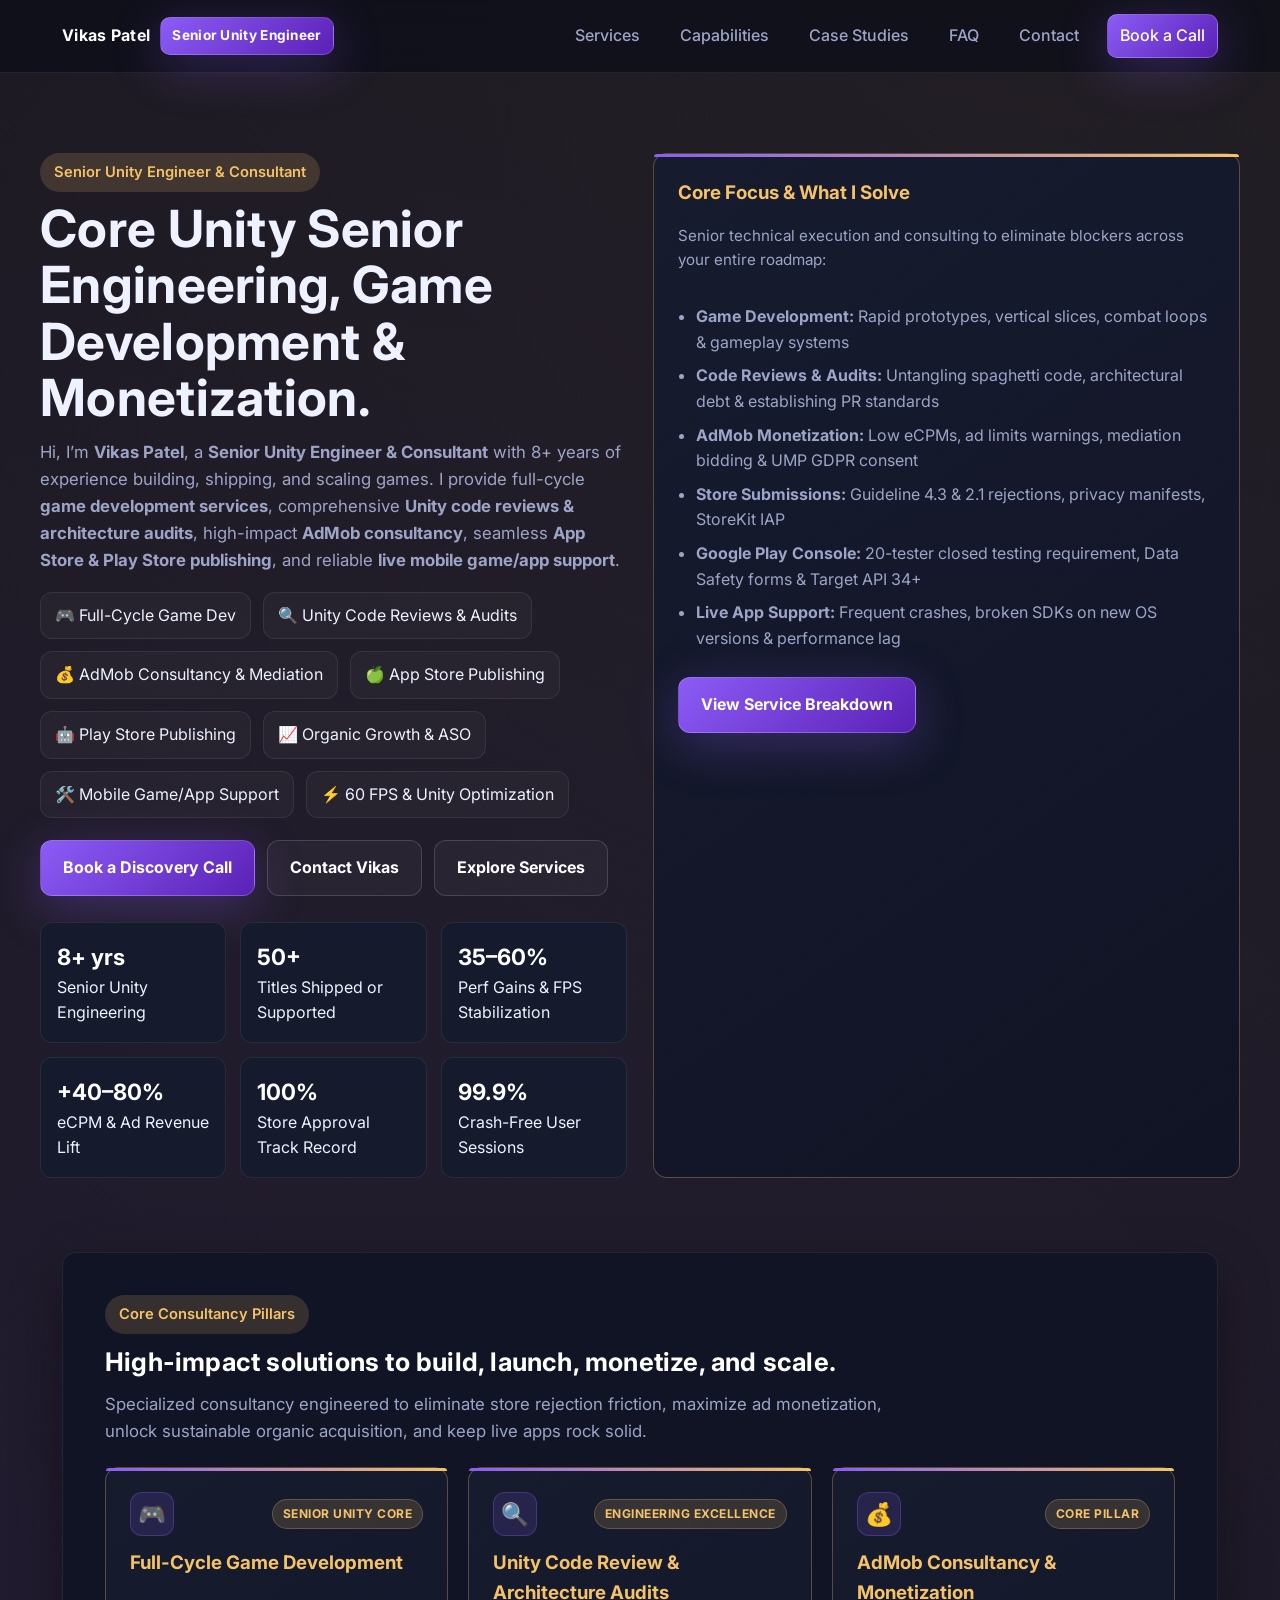
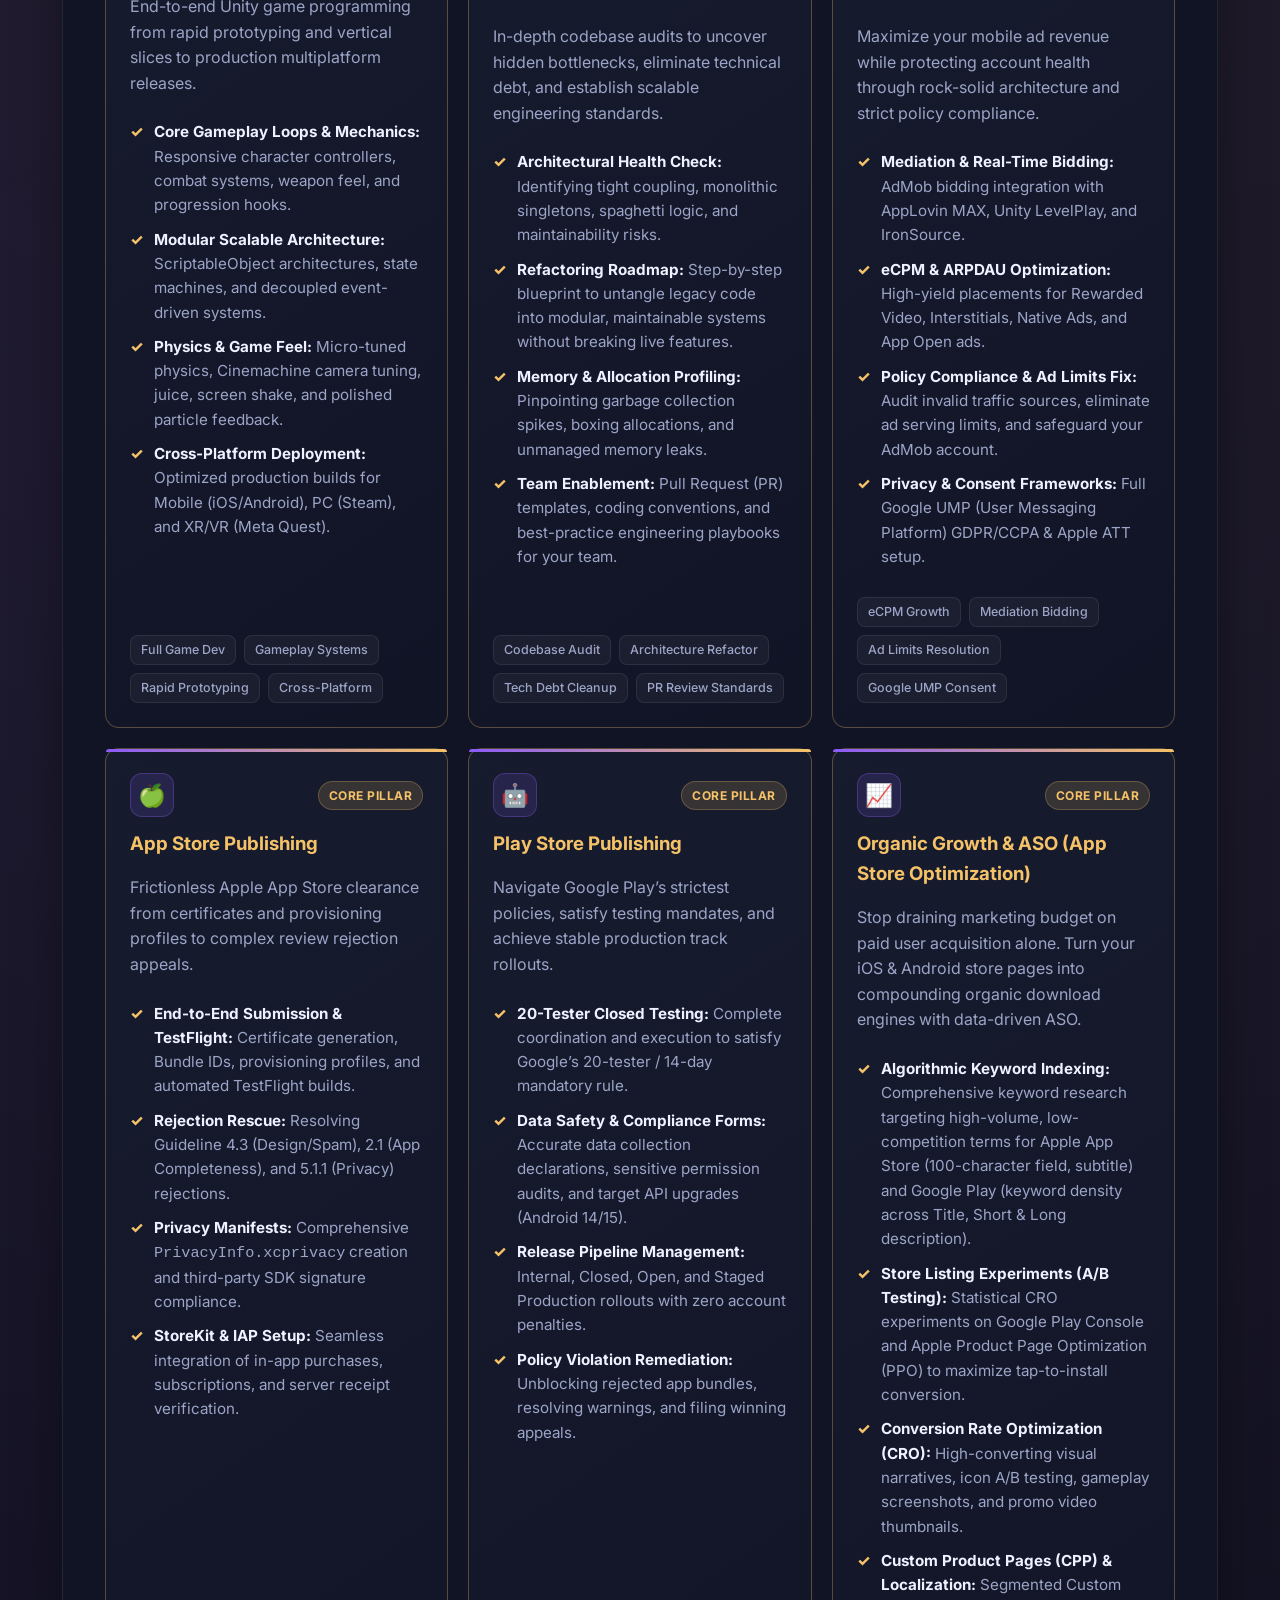
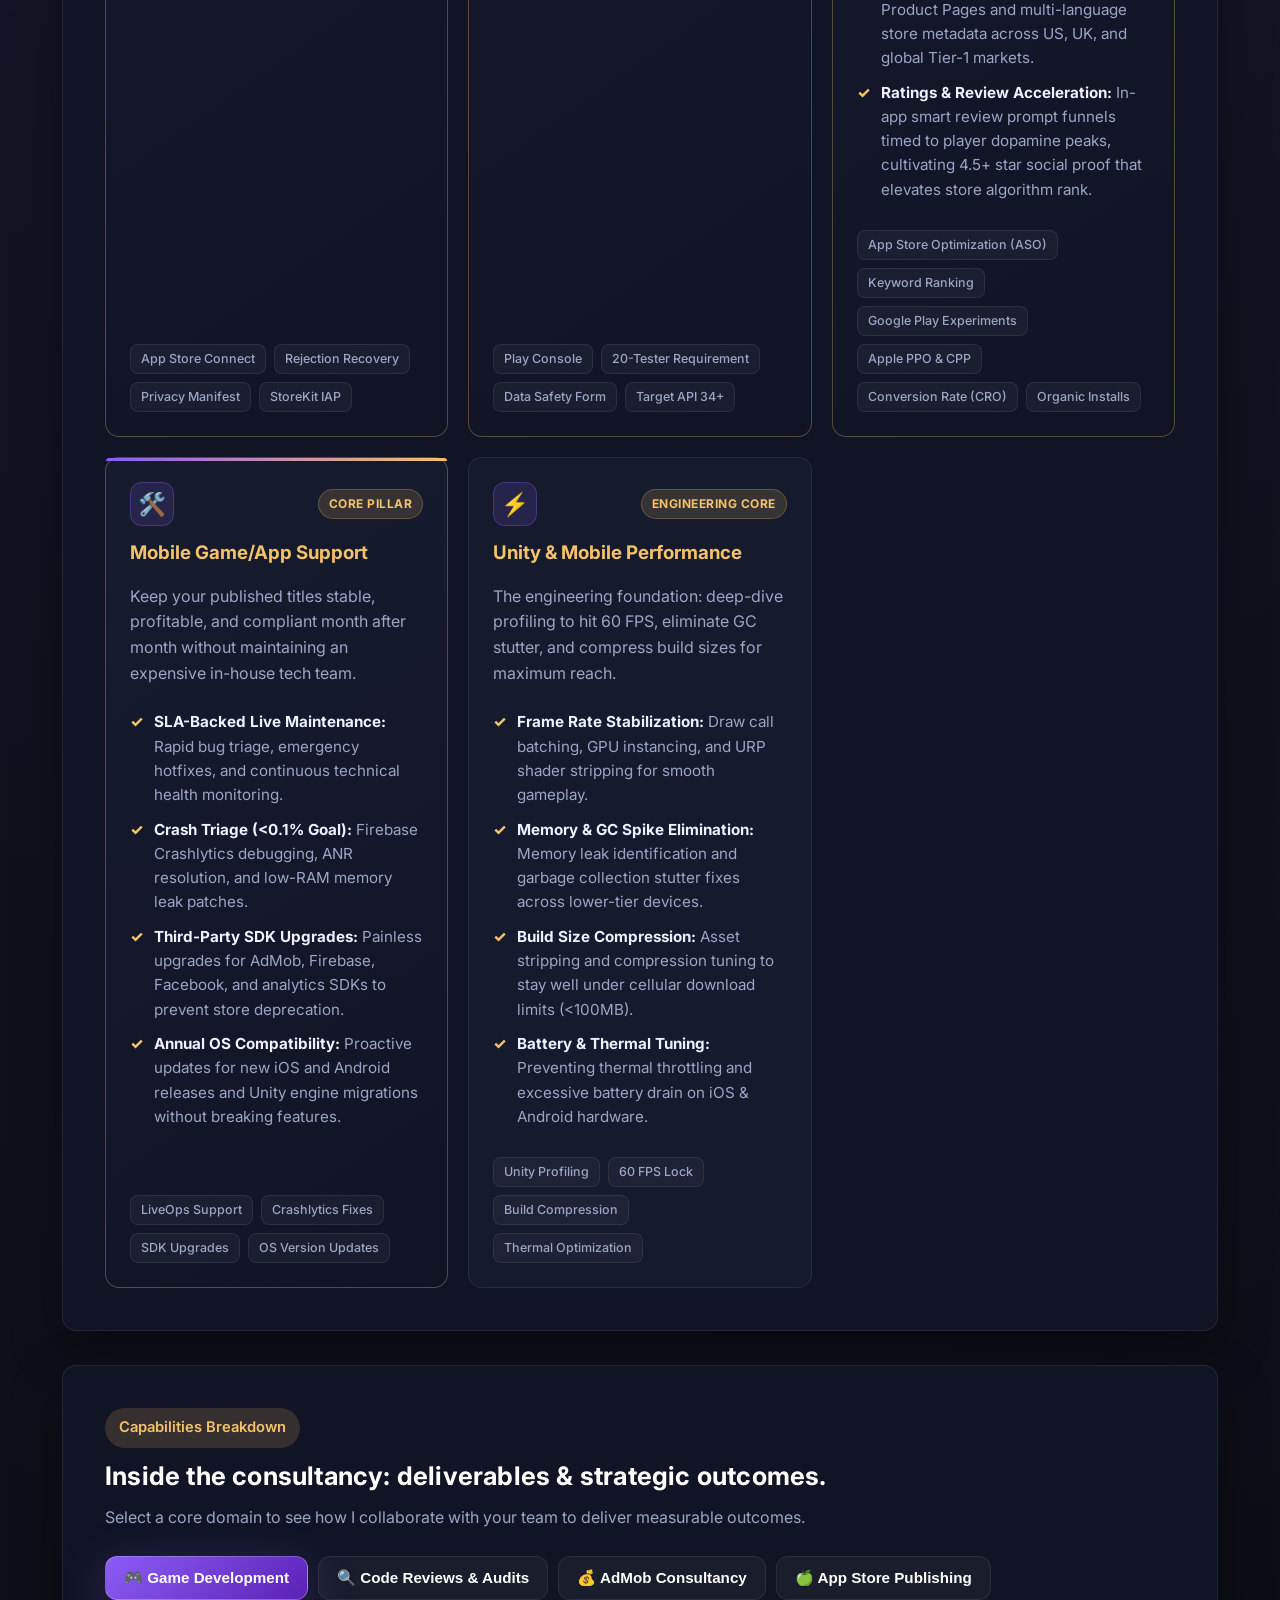
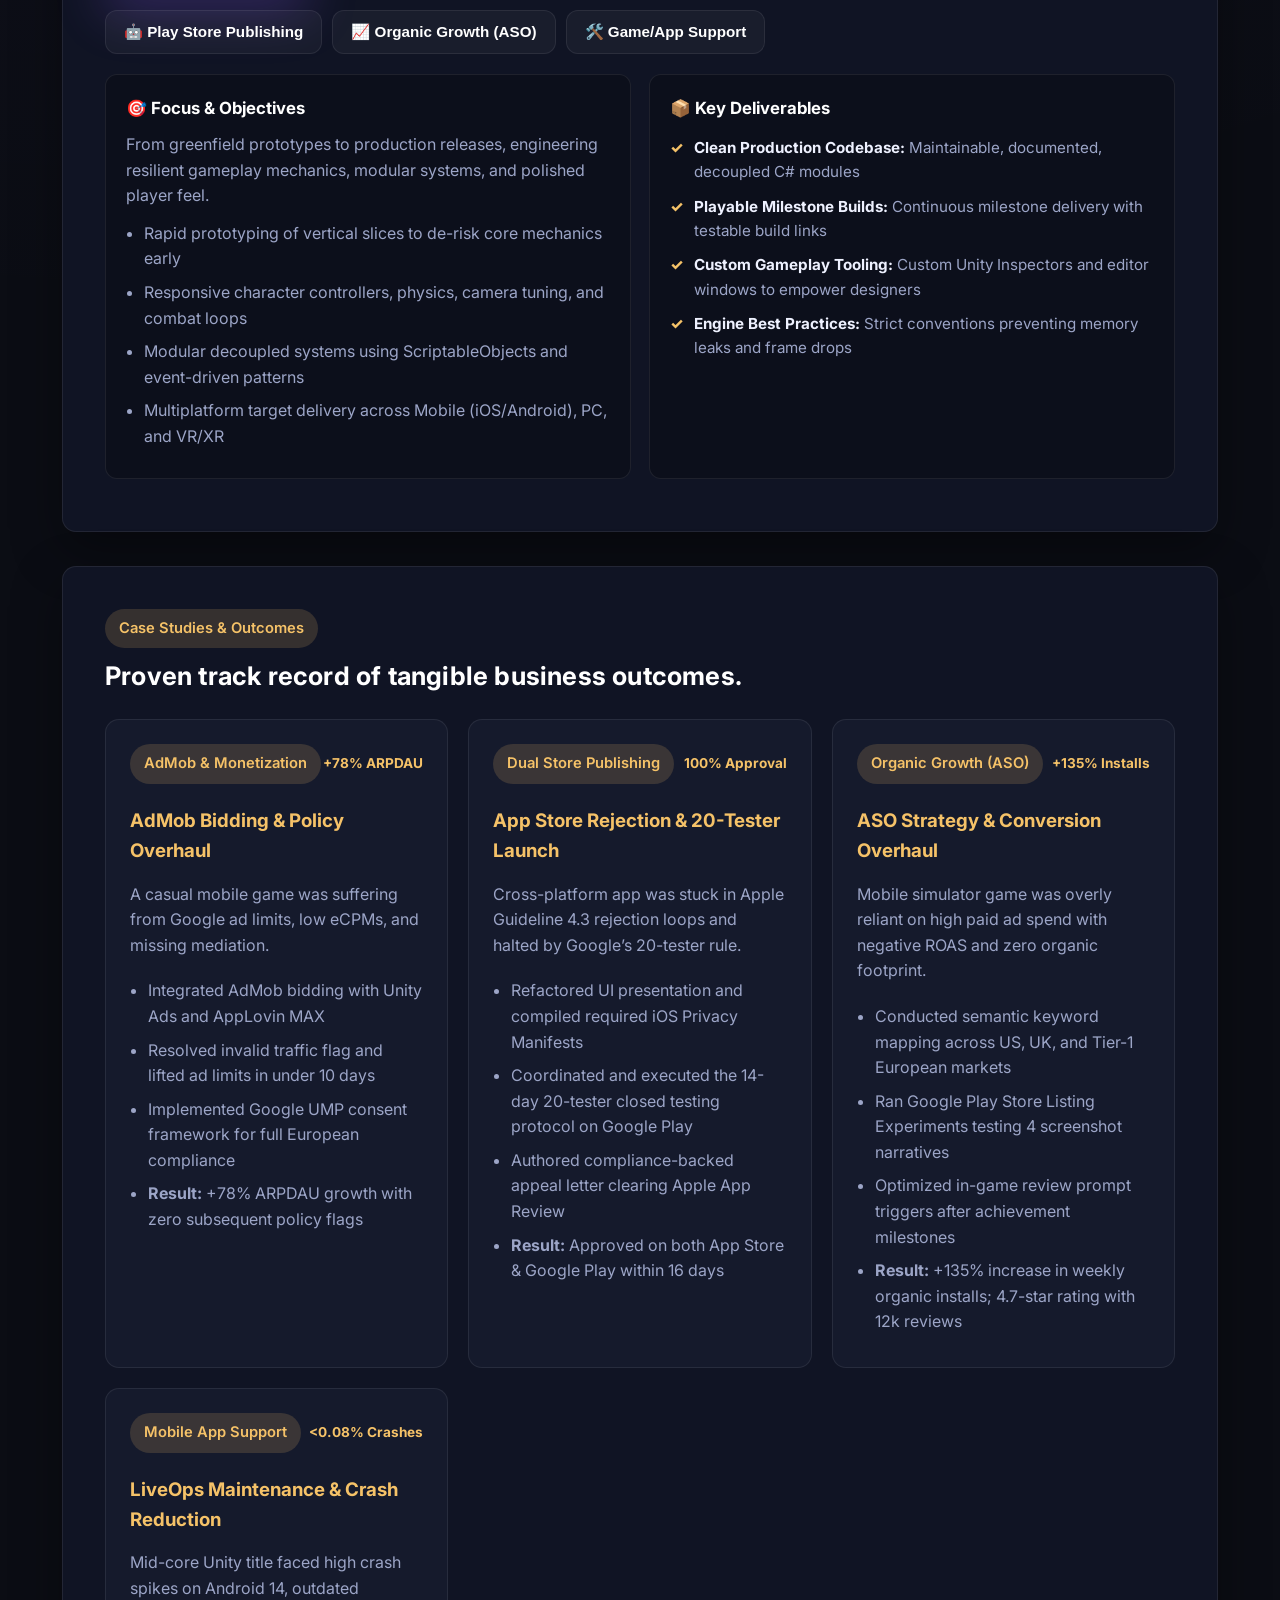
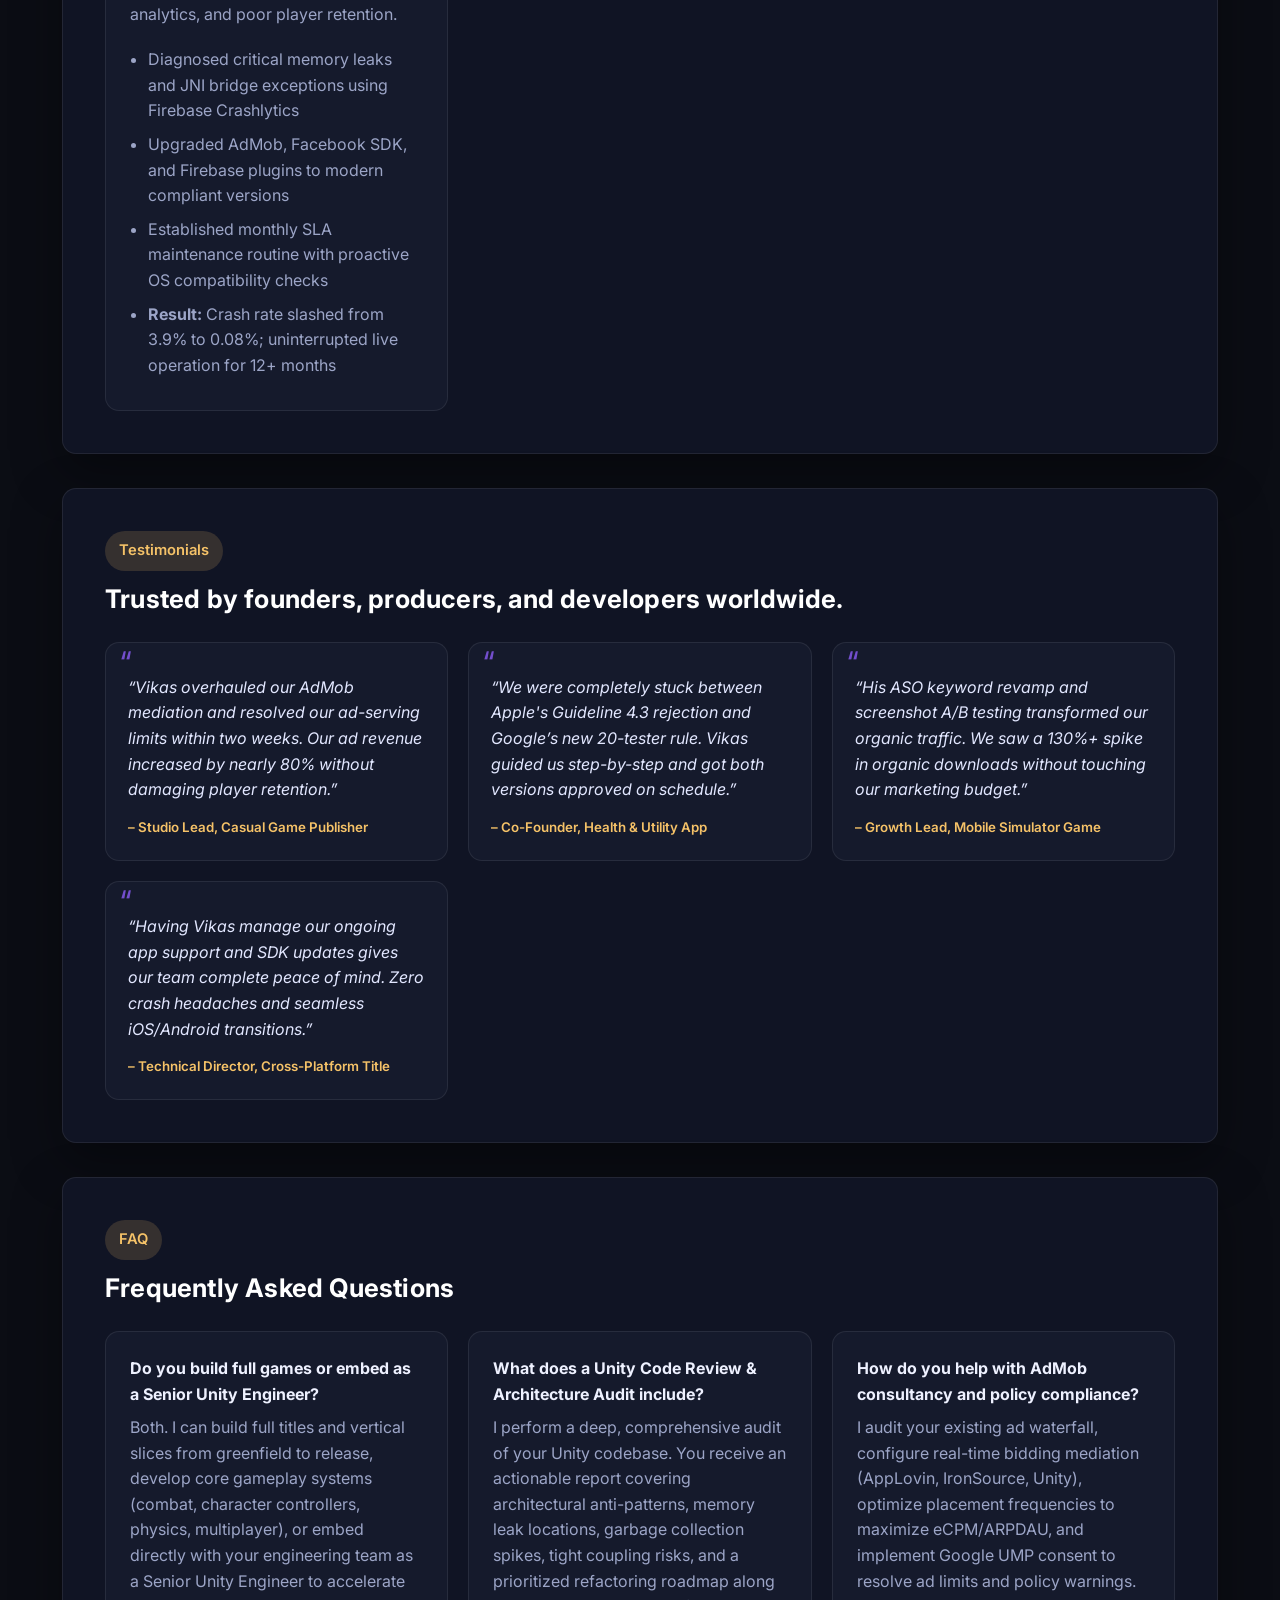
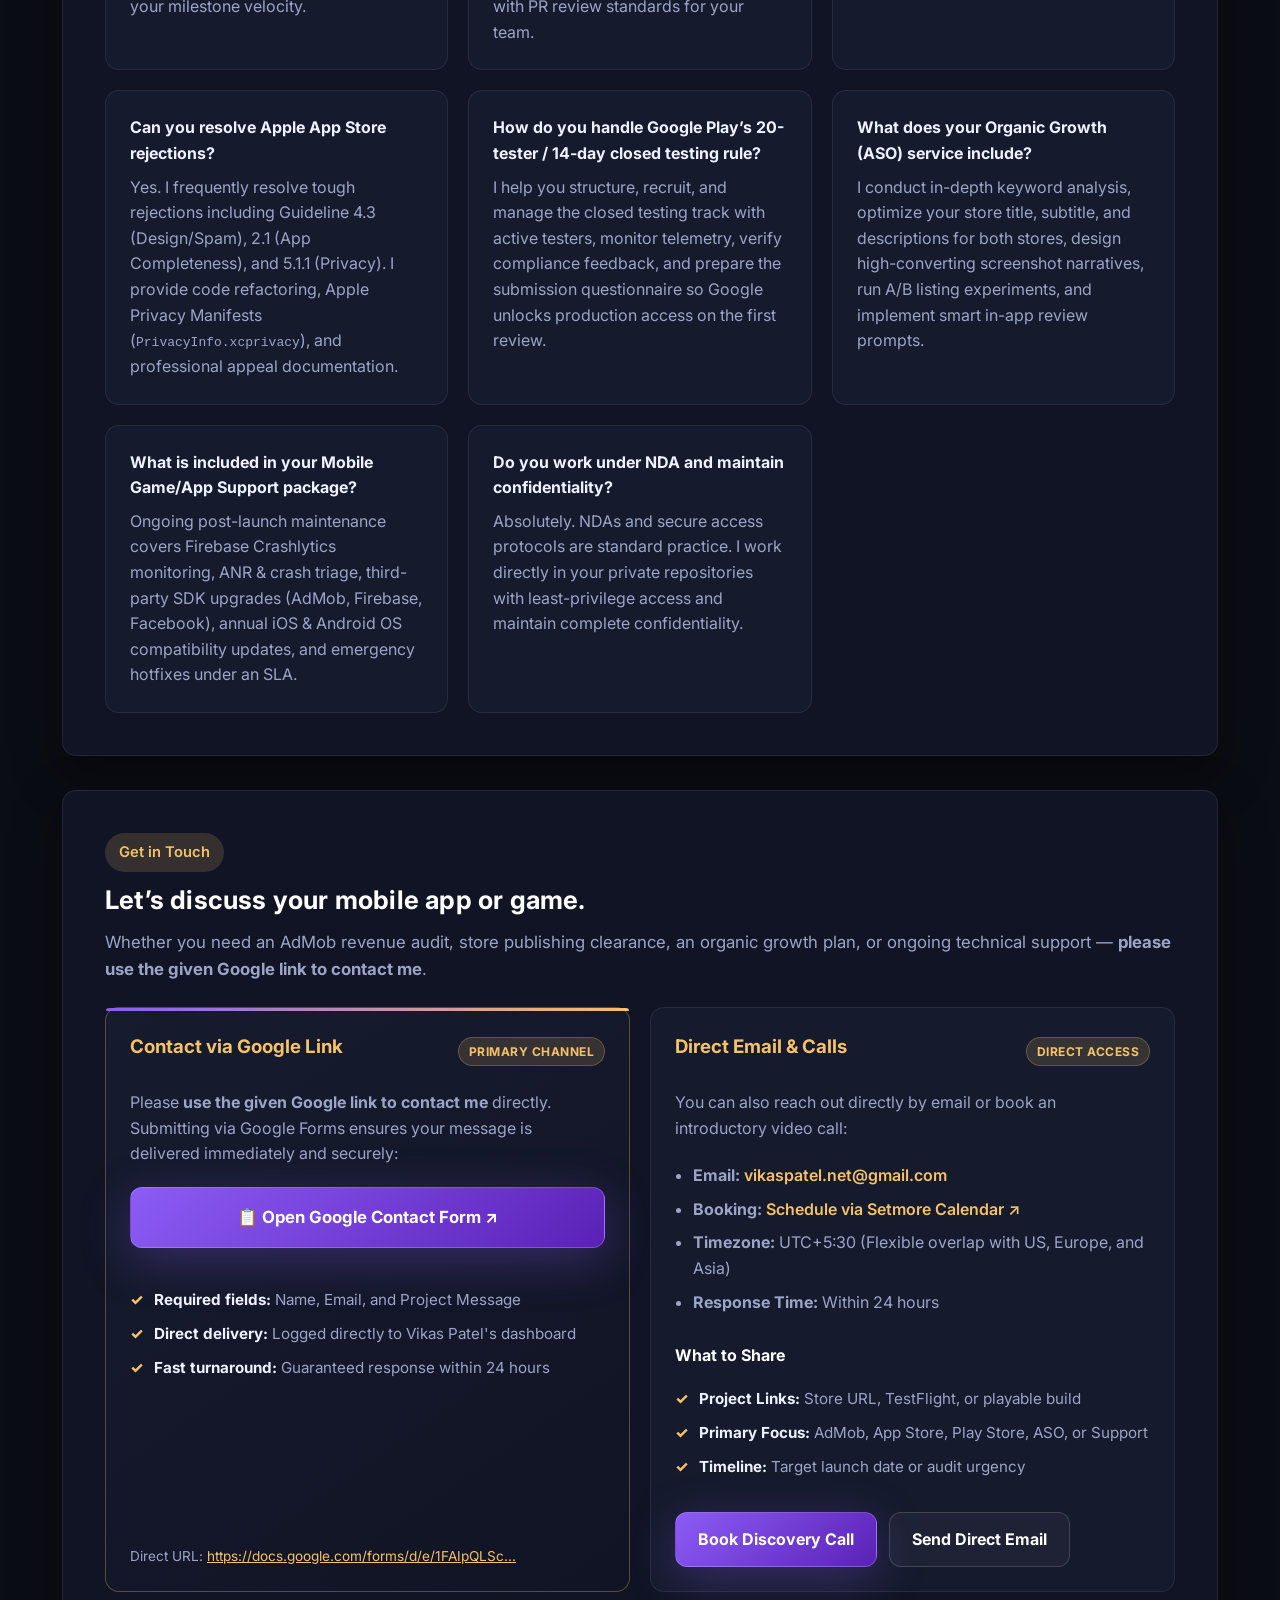
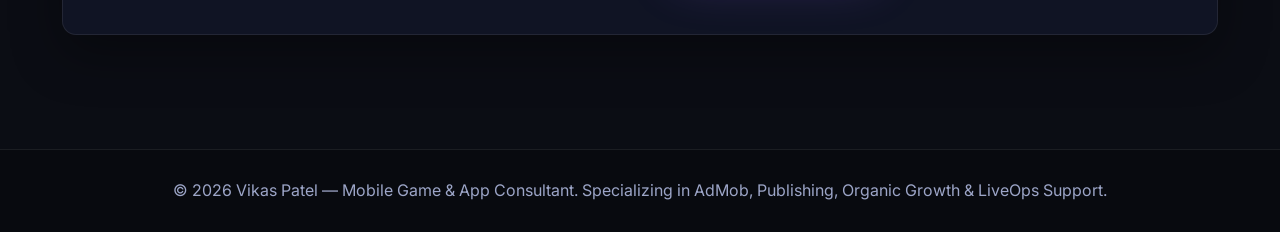
==== index.html @ a4737ef5 "Add SEO metadata, JSON-LD schema, robots.txt and sitemap" ====
<!DOCTYPE html>
<html lang="en">
<head>
  <meta charset="UTF-8" />
  <meta name="viewport" content="width=device-width, initial-scale=1.0" />
  
  <!-- High-Intent Google Search & ASO Title -->
  <title>Vikas Patel | Senior Unity Engineer & Consultant – AdMob, Store Publishing, ASO & Code Reviews</title>
  <meta name="title" content="Vikas Patel | Senior Unity Engineer & Consultant – AdMob, Store Publishing, ASO & Code Reviews" />
  <meta name="description" content="Hire Senior Unity Engineer & Mobile App Consultant Vikas Patel: Full-cycle game development, Unity code reviews, AdMob mediation & ad limits fixes, App Store & Google Play publishing (20-tester testing), organic growth (ASO), and live game support." />
  <meta name="keywords" content="Senior Unity Engineer, Unity Consultant, AdMob Consultancy, AdMob Mediation, Fix AdMob Ad Limits, App Store Publishing, Apple Guideline 4.3 Rejection, Google Play Publishing, Google Play 20 Tester Closed Testing, App Store Optimization, Mobile Game ASO, Organic App Growth, Mobile Game Support, Unity Code Review, Unity Architecture Audit, Unity 60 FPS Optimization, Game Development Services" />
  <meta name="author" content="Vikas Patel" />
  <meta name="publisher" content="Vikas Patel" />
  <meta name="robots" content="index, follow, max-snippet:-1, max-image-preview:large, max-video-preview:-1" />
  <link rel="canonical" href="https://vikaspatel-unity.github.io/consultant-page-html/" />
  <meta name="theme-color" content="#8b5cf6" />
  <meta name="rating" content="General" />
  <meta name="revisit-after" content="7 days" />

  <!-- Open Graph / Facebook / LinkedIn Social Metadata -->
  <meta property="og:type" content="website" />
  <meta property="og:url" content="https://vikaspatel-unity.github.io/consultant-page-html/" />
  <meta property="og:title" content="Vikas Patel | Senior Unity Engineer & Consultant – AdMob, Store Publishing, ASO & Code Reviews" />
  <meta property="og:description" content="Senior Unity Engineer & Consultant: Full-cycle game dev, Unity code reviews, AdMob mediation & ad limits fixes, App Store & Google Play publishing, ASO organic growth, and live game support." />
  <meta property="og:site_name" content="Vikas Patel Consultancy" />
  <meta property="og:locale" content="en_US" />

  <!-- Twitter / X Card Metadata -->
  <meta name="twitter:card" content="summary_large_image" />
  <meta name="twitter:url" content="https://vikaspatel-unity.github.io/consultant-page-html/" />
  <meta name="twitter:title" content="Vikas Patel | Senior Unity Engineer & Consultant" />
  <meta name="twitter:description" content="Senior Unity Engineer & Consultant: Full-cycle game dev, Unity code reviews, AdMob mediation & ad limits fixes, App Store & Google Play publishing, ASO organic growth, and live game support." />

  <!-- Schema.org JSON-LD Structured Data for Google Rich Snippets & FAQ Accordions -->
  <script type="application/ld+json">
  {
    "@context": "https://schema.org",
    "@graph": [
      {
        "@type": ["Person", "ProfessionalService"],
        "@id": "https://vikaspatel-unity.github.io/consultant-page-html/#person",
        "name": "Vikas Patel",
        "alternateName": "Vikas Patel - Senior Unity Engineer & Consultant",
        "url": "https://vikaspatel-unity.github.io/consultant-page-html/",
        "jobTitle": "Senior Unity Engineer & Mobile App Consultant",
        "email": "vikaspatel.net@gmail.com",
        "description": "Senior Unity Engineer & Mobile Game Consultant with 8+ years of experience specializing in full-cycle game development, Unity code reviews & architecture audits, AdMob monetization, Apple App Store & Google Play publishing, organic growth (ASO), and live mobile game support.",
        "knowsAbout": [
          "Unity Game Development",
          "Unity Code Reviews & Architecture Audits",
          "Google AdMob Consultancy & Mediation Bidding",
          "AdMob Invalid Traffic & Ad Limits Resolution",
          "Apple App Store Publishing & Review Rejection Resolution (Guideline 4.3)",
          "Apple Privacy Manifests (PrivacyInfo.xcprivacy)",
          "Google Play Store Publishing & 20-Tester Closed Testing Rule",
          "App Store Optimization (ASO) & Conversion Rate Optimization (CRO)",
          "Mobile Game LiveOps & Post-Launch Support",
          "Unity Performance Optimization & 60 FPS Profiling"
        ],
        "hasOfferCatalog": {
          "@type": "OfferCatalog",
          "name": "Core Consultancy & Engineering Services",
          "itemListElement": [
            {
              "@type": "Offer",
              "itemOffered": {
                "@type": "Service",
                "name": "Full-Cycle Game Development",
                "description": "End-to-end Unity game development from prototyping and vertical slices to multiplatform release."
              }
            },
            {
              "@type": "Offer",
              "itemOffered": {
                "@type": "Service",
                "name": "Unity Code Reviews & Architecture Audits",
                "description": "In-depth codebase audits to eliminate tech debt, untangle spaghetti code, patch memory leaks, and establish team PR standards."
              }
            },
            {
              "@type": "Offer",
              "itemOffered": {
                "@type": "Service",
                "name": "AdMob Consultancy & Monetization",
                "description": "AdMob mediation bidding setup, eCPM and ARPDAU optimization, Google UMP GDPR consent, and resolving ad-serving limits."
              }
            },
            {
              "@type": "Offer",
              "itemOffered": {
                "@type": "Service",
                "name": "Apple App Store Publishing",
                "description": "App Store Connect management, resolving Guideline 4.3 and 2.1 rejections, compiling iOS Privacy Manifests, and StoreKit IAP."
              }
            },
            {
              "@type": "Offer",
              "itemOffered": {
                "@type": "Service",
                "name": "Google Play Store Publishing",
                "description": "Google Play Console publishing, satisfying the 20-tester 14-day closed testing mandate, Data Safety declarations, and Target API 34+ upgrades."
              }
            },
            {
              "@type": "Offer",
              "itemOffered": {
                "@type": "Service",
                "name": "Organic Growth & App Store Optimization (ASO)",
                "description": "Keyword research, localized store metadata, Store Listing Experiments (A/B testing), screenshot CRO, and review funnels."
              }
            },
            {
              "@type": "Offer",
              "itemOffered": {
                "@type": "Service",
                "name": "Mobile Game/App Support & LiveOps",
                "description": "Firebase Crashlytics crash triage, third-party SDK upgrades, annual iOS/Android OS updates, and SLA-backed maintenance."
              }
            }
          ]
        }
      },
      {
        "@type": "FAQPage",
        "@id": "https://vikaspatel-unity.github.io/consultant-page-html/#faq",
        "mainEntity": [
          {
            "@type": "Question",
            "name": "Do you build full games or embed as a Senior Unity Engineer?",
            "acceptedAnswer": {
              "@type": "Answer",
              "text": "Both. I can build full titles and vertical slices from greenfield to release, develop core gameplay systems (combat, character controllers, physics, multiplayer), or embed directly with your engineering team as a Senior Unity Engineer to accelerate your milestone velocity."
            }
          },
          {
            "@type": "Question",
            "name": "What does a Unity Code Review & Architecture Audit include?",
            "acceptedAnswer": {
              "@type": "Answer",
              "text": "I perform a deep, comprehensive audit of your Unity codebase. You receive an actionable report covering architectural anti-patterns, memory leak locations, garbage collection spikes, tight coupling risks, and a prioritized refactoring roadmap along with PR review standards for your team."
            }
          },
          {
            "@type": "Question",
            "name": "How do you help with AdMob consultancy and policy compliance?",
            "acceptedAnswer": {
              "@type": "Answer",
              "text": "I audit your existing ad waterfall, configure real-time bidding mediation (AppLovin, IronSource, Unity), optimize placement frequencies to maximize eCPM/ARPDAU, and implement Google UMP consent to resolve ad limits and policy warnings."
            }
          },
          {
            "@type": "Question",
            "name": "Can you resolve Apple App Store rejections?",
            "acceptedAnswer": {
              "@type": "Answer",
              "text": "Yes. I frequently resolve tough rejections including Guideline 4.3 (Design/Spam), 2.1 (App Completeness), and 5.1.1 (Privacy). I provide code refactoring, Apple Privacy Manifests (PrivacyInfo.xcprivacy), and professional appeal documentation."
            }
          },
          {
            "@type": "Question",
            "name": "How do you handle Google Play’s 20-tester / 14-day closed testing rule?",
            "acceptedAnswer": {
              "@type": "Answer",
              "text": "I help you structure, recruit, and manage the closed testing track with active testers, monitor telemetry, verify compliance feedback, and prepare the submission questionnaire so Google unlocks production access on the first review."
            }
          },
          {
            "@type": "Question",
            "name": "What does your Organic Growth (ASO) service include?",
            "acceptedAnswer": {
              "@type": "Answer",
              "text": "I conduct in-depth keyword analysis, optimize your store title, subtitle, and descriptions for both stores, design high-converting screenshot narratives, run A/B listing experiments, and implement smart in-app review prompts."
            }
          },
          {
            "@type": "Question",
            "name": "What is included in your Mobile Game/App Support package?",
            "acceptedAnswer": {
              "@type": "Answer",
              "text": "Ongoing post-launch maintenance covers Firebase Crashlytics monitoring, ANR & crash triage, third-party SDK upgrades (AdMob, Firebase, Facebook), annual iOS & Android OS compatibility updates, and emergency hotfixes under an SLA."
            }
          },
          {
            "@type": "Question",
            "name": "Do you work under NDA and maintain confidentiality?",
            "acceptedAnswer": {
              "@type": "Answer",
              "text": "Absolutely. NDAs and secure access protocols are standard practice. I work directly in your private repositories with least-privilege access and maintain complete confidentiality."
            }
          }
        ]
      }
    ]
  }
  </script>

  <link rel="preconnect" href="https://fonts.googleapis.com">
  <link rel="preconnect" href="https://fonts.gstatic.com" crossorigin>
  <link href="https://fonts.googleapis.com/css2?family=Inter:wght@400;500;600;700;800&display=swap" rel="stylesheet">
  <link rel="stylesheet" href="styles.css">
</head>
<body>
  <nav>
    <div class="nav-inner">
      <div class="brand">Vikas Patel <span>Senior Unity Engineer</span></div>
      <div class="nav-links">
        <a href="#services">Services</a>
        <a href="#deep-dive">Capabilities</a>
        <a href="#portfolio">Case Studies</a>
        <a href="#faq">FAQ</a>
        <a href="#contact">Contact</a>
        <a class="pill" href="https://bookvikaspatel.setmore.com/" target="_blank" rel="noopener noreferrer">Book a Call</a>
      </div>
    </div>
  </nav>

  <header>
    <div class="hero">
      <div class="hero-text">
        <div class="badge">Senior Unity Engineer & Consultant</div>
        <h1>Core Unity Senior Engineering, Game Development & Monetization.</h1>
        <p>Hi, I’m <strong>Vikas Patel</strong>, a <strong>Senior Unity Engineer & Consultant</strong> with 8+ years of experience building, shipping, and scaling games. I provide full-cycle <strong>game development services</strong>, comprehensive <strong>Unity code reviews & architecture audits</strong>, high-impact <strong>AdMob consultancy</strong>, seamless <strong>App Store & Play Store publishing</strong>, and reliable <strong>live mobile game/app support</strong>.</p>
        
        <div class="meta">
          <div class="chip">🎮 Full-Cycle Game Dev</div>
          <div class="chip">🔍 Unity Code Reviews & Audits</div>
          <div class="chip">💰 AdMob Consultancy & Mediation</div>
          <div class="chip">🍏 App Store Publishing</div>
          <div class="chip">🤖 Play Store Publishing</div>
          <div class="chip">📈 Organic Growth & ASO</div>
          <div class="chip">🛠️ Mobile Game/App Support</div>
          <div class="chip">⚡ 60 FPS & Unity Optimization</div>
        </div>

        <div class="cta-row">
          <a class="btn" href="https://bookvikaspatel.setmore.com/" target="_blank" rel="noopener noreferrer">Book a Discovery Call</a>
          <a class="btn ghost" href="#contact">Contact Vikas</a>
          <a class="btn ghost" href="#services">Explore Services</a>
        </div>

        <div class="stats">
          <div class="stat"><strong>8+ yrs</strong><span>Senior Unity Engineering</span></div>
          <div class="stat"><strong>50+</strong><span>Titles Shipped or Supported</span></div>
          <div class="stat"><strong>35–60%</strong><span>Perf Gains & FPS Stabilization</span></div>
          <div class="stat"><strong>+40–80%</strong><span>eCPM & Ad Revenue Lift</span></div>
          <div class="stat"><strong>100%</strong><span>Store Approval Track Record</span></div>
          <div class="stat"><strong>99.9%</strong><span>Crash-Free User Sessions</span></div>
        </div>
      </div>

      <div class="card card-featured">
        <h3>Core Focus & What I Solve</h3>
        <p style="margin-bottom: 12px; font-size: 0.95rem;">Senior technical execution and consulting to eliminate blockers across your entire roadmap:</p>
        <ul class="list">
          <li><strong>Game Development:</strong> Rapid prototypes, vertical slices, combat loops & gameplay systems</li>
          <li><strong>Code Reviews & Audits:</strong> Untangling spaghetti code, architectural debt & establishing PR standards</li>
          <li><strong>AdMob Monetization:</strong> Low eCPMs, ad limits warnings, mediation bidding & UMP GDPR consent</li>
          <li><strong>Store Submissions:</strong> Guideline 4.3 & 2.1 rejections, privacy manifests, StoreKit IAP</li>
          <li><strong>Google Play Console:</strong> 20-tester closed testing requirement, Data Safety forms & Target API 34+</li>
          <li><strong>Live App Support:</strong> Frequent crashes, broken SDKs on new OS versions & performance lag</li>
        </ul>
        <div class="cta-row" style="margin-top:18px;">
          <a class="btn" href="#deep-dive">View Service Breakdown</a>
        </div>
      </div>
    </div>
  </header>

  <main class="shell">
    <!-- CORE CONSULTANCY SERVICES -->
    <section id="services">
      <div class="badge">Core Consultancy Pillars</div>
      <h2>High-impact solutions to build, launch, monetize, and scale.</h2>
      <p style="max-width: 820px; font-size: 1.05rem;">Specialized consultancy engineered to eliminate store rejection friction, maximize ad monetization, unlock sustainable organic acquisition, and keep live apps rock solid.</p>

      <div class="grid">
        <!-- Service: Full-Cycle Game Development -->
        <div class="card card-featured">
          <div class="card-header-row">
            <div class="service-icon">🎮</div>
            <span class="card-badge">Senior Unity Core</span>
          </div>
          <h3>Full-Cycle Game Development</h3>
          <p>End-to-end Unity game programming from rapid prototyping and vertical slices to production multiplatform releases.</p>
          <ul class="check-list">
            <li><strong>Core Gameplay Loops & Mechanics:</strong> Responsive character controllers, combat systems, weapon feel, and progression hooks.</li>
            <li><strong>Modular Scalable Architecture:</strong> ScriptableObject architectures, state machines, and decoupled event-driven systems.</li>
            <li><strong>Physics & Game Feel:</strong> Micro-tuned physics, Cinemachine camera tuning, juice, screen shake, and polished particle feedback.</li>
            <li><strong>Cross-Platform Deployment:</strong> Optimized production builds for Mobile (iOS/Android), PC (Steam), and XR/VR (Meta Quest).</li>
          </ul>
          <div class="tag-list">
            <span class="tag-item">Full Game Dev</span>
            <span class="tag-item">Gameplay Systems</span>
            <span class="tag-item">Rapid Prototyping</span>
            <span class="tag-item">Cross-Platform</span>
          </div>
        </div>

        <!-- Service: Unity Code Reviews & Architecture Audits -->
        <div class="card card-featured">
          <div class="card-header-row">
            <div class="service-icon">🔍</div>
            <span class="card-badge">Engineering Excellence</span>
          </div>
          <h3>Unity Code Review & Architecture Audits</h3>
          <p>In-depth codebase audits to uncover hidden bottlenecks, eliminate technical debt, and establish scalable engineering standards.</p>
          <ul class="check-list">
            <li><strong>Architectural Health Check:</strong> Identifying tight coupling, monolithic singletons, spaghetti logic, and maintainability risks.</li>
            <li><strong>Refactoring Roadmap:</strong> Step-by-step blueprint to untangle legacy code into modular, maintainable systems without breaking live features.</li>
            <li><strong>Memory & Allocation Profiling:</strong> Pinpointing garbage collection spikes, boxing allocations, and unmanaged memory leaks.</li>
            <li><strong>Team Enablement:</strong> Pull Request (PR) templates, coding conventions, and best-practice engineering playbooks for your team.</li>
          </ul>
          <div class="tag-list">
            <span class="tag-item">Codebase Audit</span>
            <span class="tag-item">Architecture Refactor</span>
            <span class="tag-item">Tech Debt Cleanup</span>
            <span class="tag-item">PR Review Standards</span>
          </div>
        </div>

        <!-- Pillar 1: AdMob Consultancy -->
        <div class="card card-featured">
          <div class="card-header-row">
            <div class="service-icon">💰</div>
            <span class="card-badge">Core Pillar</span>
          </div>
          <h3>AdMob Consultancy & Monetization</h3>
          <p>Maximize your mobile ad revenue while protecting account health through rock-solid architecture and strict policy compliance.</p>
          <ul class="check-list">
            <li><strong>Mediation & Real-Time Bidding:</strong> AdMob bidding integration with AppLovin MAX, Unity LevelPlay, and IronSource.</li>
            <li><strong>eCPM & ARPDAU Optimization:</strong> High-yield placements for Rewarded Video, Interstitials, Native Ads, and App Open ads.</li>
            <li><strong>Policy Compliance & Ad Limits Fix:</strong> Audit invalid traffic sources, eliminate ad serving limits, and safeguard your AdMob account.</li>
            <li><strong>Privacy & Consent Frameworks:</strong> Full Google UMP (User Messaging Platform) GDPR/CCPA & Apple ATT setup.</li>
          </ul>
          <div class="tag-list">
            <span class="tag-item">eCPM Growth</span>
            <span class="tag-item">Mediation Bidding</span>
            <span class="tag-item">Ad Limits Resolution</span>
            <span class="tag-item">Google UMP Consent</span>
          </div>
        </div>

        <!-- Pillar 2: App Store Publishing -->
        <div class="card card-featured">
          <div class="card-header-row">
            <div class="service-icon">🍏</div>
            <span class="card-badge">Core Pillar</span>
          </div>
          <h3>App Store Publishing</h3>
          <p>Frictionless Apple App Store clearance from certificates and provisioning profiles to complex review rejection appeals.</p>
          <ul class="check-list">
            <li><strong>End-to-End Submission & TestFlight:</strong> Certificate generation, Bundle IDs, provisioning profiles, and automated TestFlight builds.</li>
            <li><strong>Rejection Rescue:</strong> Resolving Guideline 4.3 (Design/Spam), 2.1 (App Completeness), and 5.1.1 (Privacy) rejections.</li>
            <li><strong>Privacy Manifests:</strong> Comprehensive <code>PrivacyInfo.xcprivacy</code> creation and third-party SDK signature compliance.</li>
            <li><strong>StoreKit & IAP Setup:</strong> Seamless integration of in-app purchases, subscriptions, and server receipt verification.</li>
          </ul>
          <div class="tag-list">
            <span class="tag-item">App Store Connect</span>
            <span class="tag-item">Rejection Recovery</span>
            <span class="tag-item">Privacy Manifest</span>
            <span class="tag-item">StoreKit IAP</span>
          </div>
        </div>

        <!-- Pillar 3: Play Store Publishing -->
        <div class="card card-featured">
          <div class="card-header-row">
            <div class="service-icon">🤖</div>
            <span class="card-badge">Core Pillar</span>
          </div>
          <h3>Play Store Publishing</h3>
          <p>Navigate Google Play’s strictest policies, satisfy testing mandates, and achieve stable production track rollouts.</p>
          <ul class="check-list">
            <li><strong>20-Tester Closed Testing:</strong> Complete coordination and execution to satisfy Google’s 20-tester / 14-day mandatory rule.</li>
            <li><strong>Data Safety & Compliance Forms:</strong> Accurate data collection declarations, sensitive permission audits, and target API upgrades (Android 14/15).</li>
            <li><strong>Release Pipeline Management:</strong> Internal, Closed, Open, and Staged Production rollouts with zero account penalties.</li>
            <li><strong>Policy Violation Remediation:</strong> Unblocking rejected app bundles, resolving warnings, and filing winning appeals.</li>
          </ul>
          <div class="tag-list">
            <span class="tag-item">Play Console</span>
            <span class="tag-item">20-Tester Requirement</span>
            <span class="tag-item">Data Safety Form</span>
            <span class="tag-item">Target API 34+</span>
          </div>
        </div>

        <!-- Pillar 4: Organic Growth & ASO -->
        <div class="card card-featured">
          <div class="card-header-row">
            <div class="service-icon">📈</div>
            <span class="card-badge">Core Pillar</span>
          </div>
          <h3>Organic Growth & ASO (App Store Optimization)</h3>
          <p>Stop draining marketing budget on paid user acquisition alone. Turn your iOS & Android store pages into compounding organic download engines with data-driven ASO.</p>
          <ul class="check-list">
            <li><strong>Algorithmic Keyword Indexing:</strong> Comprehensive keyword research targeting high-volume, low-competition terms for Apple App Store (100-character field, subtitle) and Google Play (keyword density across Title, Short & Long description).</li>
            <li><strong>Store Listing Experiments (A/B Testing):</strong> Statistical CRO experiments on Google Play Console and Apple Product Page Optimization (PPO) to maximize tap-to-install conversion.</li>
            <li><strong>Conversion Rate Optimization (CRO):</strong> High-converting visual narratives, icon A/B testing, gameplay screenshots, and promo video thumbnails.</li>
            <li><strong>Custom Product Pages (CPP) & Localization:</strong> Segmented Custom Product Pages and multi-language store metadata across US, UK, and global Tier-1 markets.</li>
            <li><strong>Ratings & Review Acceleration:</strong> In-app smart review prompt funnels timed to player dopamine peaks, cultivating 4.5+ star social proof that elevates store algorithm rank.</li>
          </ul>
          <div class="tag-list">
            <span class="tag-item">App Store Optimization (ASO)</span>
            <span class="tag-item">Keyword Ranking</span>
            <span class="tag-item">Google Play Experiments</span>
            <span class="tag-item">Apple PPO & CPP</span>
            <span class="tag-item">Conversion Rate (CRO)</span>
            <span class="tag-item">Organic Installs</span>
          </div>
        </div>

        <!-- Pillar 5: Mobile Game/App Support -->
        <div class="card card-featured">
          <div class="card-header-row">
            <div class="service-icon">🛠️</div>
            <span class="card-badge">Core Pillar</span>
          </div>
          <h3>Mobile Game/App Support</h3>
          <p>Keep your published titles stable, profitable, and compliant month after month without maintaining an expensive in-house tech team.</p>
          <ul class="check-list">
            <li><strong>SLA-Backed Live Maintenance:</strong> Rapid bug triage, emergency hotfixes, and continuous technical health monitoring.</li>
            <li><strong>Crash Triage (<0.1% Goal):</strong> Firebase Crashlytics debugging, ANR resolution, and low-RAM memory leak patches.</li>
            <li><strong>Third-Party SDK Upgrades:</strong> Painless upgrades for AdMob, Firebase, Facebook, and analytics SDKs to prevent store deprecation.</li>
            <li><strong>Annual OS Compatibility:</strong> Proactive updates for new iOS and Android releases and Unity engine migrations without breaking features.</li>
          </ul>
          <div class="tag-list">
            <span class="tag-item">LiveOps Support</span>
            <span class="tag-item">Crashlytics Fixes</span>
            <span class="tag-item">SDK Upgrades</span>
            <span class="tag-item">OS Version Updates</span>
          </div>
        </div>

        <!-- Supporting Pillar: Technical & Performance -->
        <div class="card">
          <div class="card-header-row">
            <div class="service-icon">⚡</div>
            <span class="card-badge">Engineering Core</span>
          </div>
          <h3>Unity & Mobile Performance</h3>
          <p>The engineering foundation: deep-dive profiling to hit 60 FPS, eliminate GC stutter, and compress build sizes for maximum reach.</p>
          <ul class="check-list">
            <li><strong>Frame Rate Stabilization:</strong> Draw call batching, GPU instancing, and URP shader stripping for smooth gameplay.</li>
            <li><strong>Memory & GC Spike Elimination:</strong> Memory leak identification and garbage collection stutter fixes across lower-tier devices.</li>
            <li><strong>Build Size Compression:</strong> Asset stripping and compression tuning to stay well under cellular download limits (<100MB).</li>
            <li><strong>Battery & Thermal Tuning:</strong> Preventing thermal throttling and excessive battery drain on iOS & Android hardware.</li>
          </ul>
          <div class="tag-list">
            <span class="tag-item">Unity Profiling</span>
            <span class="tag-item">60 FPS Lock</span>
            <span class="tag-item">Build Compression</span>
            <span class="tag-item">Thermal Optimization</span>
          </div>
        </div>
      </div>
    </section>

    <!-- CAPABILITIES DEEP DIVE (TABS) -->
    <section id="deep-dive">
      <div class="badge">Capabilities Breakdown</div>
      <h2>Inside the consultancy: deliverables & strategic outcomes.</h2>
      <p>Select a core domain to see how I collaborate with your team to deliver measurable outcomes.</p>

      <div class="tabs">
        <div class="tab-buttons">
          <button class="tab-button active" data-tab="gamedev">🎮 Game Development</button>
          <button class="tab-button" data-tab="codereview">🔍 Code Reviews & Audits</button>
          <button class="tab-button" data-tab="admob">💰 AdMob Consultancy</button>
          <button class="tab-button" data-tab="appstore">🍏 App Store Publishing</button>
          <button class="tab-button" data-tab="playstore">🤖 Play Store Publishing</button>
          <button class="tab-button" data-tab="growth">📈 Organic Growth (ASO)</button>
          <button class="tab-button" data-tab="support">🛠️ Game/App Support</button>
        </div>

        <div class="tab-panels">
          <!-- TAB: GAME DEV -->
          <div class="tab-panel active" id="tab-gamedev">
            <div class="tab-detail-grid">
              <div class="tab-box">
                <h4>🎯 Focus & Objectives</h4>
                <p>From greenfield prototypes to production releases, engineering resilient gameplay mechanics, modular systems, and polished player feel.</p>
                <ul class="list">
                  <li>Rapid prototyping of vertical slices to de-risk core mechanics early</li>
                  <li>Responsive character controllers, physics, camera tuning, and combat loops</li>
                  <li>Modular decoupled systems using ScriptableObjects and event-driven patterns</li>
                  <li>Multiplatform target delivery across Mobile (iOS/Android), PC, and VR/XR</li>
                </ul>
              </div>
              <div class="tab-box">
                <h4>📦 Key Deliverables</h4>
                <ul class="check-list">
                  <li><strong>Clean Production Codebase:</strong> Maintainable, documented, decoupled C# modules</li>
                  <li><strong>Playable Milestone Builds:</strong> Continuous milestone delivery with testable build links</li>
                  <li><strong>Custom Gameplay Tooling:</strong> Custom Unity Inspectors and editor windows to empower designers</li>
                  <li><strong>Engine Best Practices:</strong> Strict conventions preventing memory leaks and frame drops</li>
                </ul>
              </div>
            </div>
          </div>

          <!-- TAB: CODE REVIEW -->
          <div class="tab-panel" id="tab-codereview">
            <div class="tab-detail-grid">
              <div class="tab-box">
                <h4>🎯 Focus & Objectives</h4>
                <p>Diagnose architectural friction, identify hidden performance traps, and transform brittle codebases into clean, scalable software.</p>
                <ul class="list">
                  <li>Exhaustive review of project architecture, script dependencies, and singleton sprawl</li>
                  <li>Detection of hidden garbage collection spikes, boxing, and native-to-managed overhead</li>
                  <li>Actionable refactoring roadmap prioritizing quick wins and high-impact structural fixes</li>
                  <li>Team workflow review: Git branching standards, PR conventions, and automated build checks</li>
                </ul>
              </div>
              <div class="tab-box">
                <h4>📦 Key Deliverables</h4>
                <ul class="check-list">
                  <li><strong>Prioritized Code Audit Report:</strong> Detailed breakdown of critical, high, and moderate issues</li>
                  <li><strong>Refactoring Blueprint:</strong> Step-by-step migration plan that prevents regressions in live features</li>
                  <li><strong>PR Review Checklist:</strong> Standardized pull-request checklist for engineering teams</li>
                  <li><strong>Architecture Consultation:</strong> 1-on-1 walkthrough session with your lead engineers</li>
                </ul>
              </div>
            </div>
          </div>

          <!-- TAB: ADMOB -->
          <div class="tab-panel" id="tab-admob">
            <div class="tab-detail-grid">
              <div class="tab-box">
                <h4>🎯 Focus & Objectives</h4>
                <p>Turn ad monetization from an afterthought into a predictable, scalable revenue machine without degrading retention or violating Google policies.</p>
                <ul class="list">
                  <li>Configure real-time bidding mediation with leading ad networks</li>
                  <li>Build non-intrusive rewarded & interstitial ad loops</li>
                  <li>Audit invalid traffic and eliminate Google ad-serving limits</li>
                  <li>Implement Google UMP GDPR/CCPA and Apple ATT consent dialogs</li>
                </ul>
              </div>
              <div class="tab-box">
                <h4>📦 Key Deliverables</h4>
                <ul class="check-list">
                  <li><strong>Mediation Waterfall Architecture:</strong> Full bidding & waterfall integration report</li>
                  <li><strong>Ad Placement Blueprint:</strong> Placement trigger timings, frequency caps & cooldown logic</li>
                  <li><strong>Policy Compliance Review:</strong> Verification against Google AdMob policies to prevent strikes</li>
                  <li><strong>Revenue Uplift:</strong> Documented eCPM and ARPDAU improvement post-launch</li>
                </ul>
              </div>
            </div>
          </div>

          <!-- TAB: APP STORE -->
          <div class="tab-panel" id="tab-appstore">
            <div class="tab-detail-grid">
              <div class="tab-box">
                <h4>🎯 Focus & Objectives</h4>
                <p>Eliminate the friction and anxiety of Apple App Store submissions, certification errors, and strict human review guidelines.</p>
                <ul class="list">
                  <li>Configure Apple Developer Account, certificates, provisioning profiles & TestFlight</li>
                  <li>Rapidly diagnose and appeal Guideline 4.3, 2.1, and 5.1.1 rejections</li>
                  <li>Audit third-party SDKs for Apple Privacy Manifest requirements</li>
                  <li>Set up StoreKit 2 in-app purchases, subscriptions, and receipt verification</li>
                </ul>
              </div>
              <div class="tab-box">
                <h4>📦 Key Deliverables</h4>
                <ul class="check-list">
                  <li><strong>End-to-End Store Approval:</strong> 100% production approval in App Store Connect</li>
                  <li><strong>PrivacyInfo.xcprivacy:</strong> Validated privacy manifest file packaged in your build</li>
                  <li><strong>Rejection Action Plan:</strong> Written response and architecture refactor for rejected apps</li>
                  <li><strong>In-App Purchase Architecture:</strong> Tested StoreKit flow with restore purchases</li>
                </ul>
              </div>
            </div>
          </div>

          <!-- TAB: PLAY STORE -->
          <div class="tab-panel" id="tab-playstore">
            <div class="tab-detail-grid">
              <div class="tab-box">
                <h4>🎯 Focus & Objectives</h4>
                <p>Ensure seamless clearance through Google Play’s ever-tightening developer policies and complex compliance mandates.</p>
                <ul class="list">
                  <li>Navigate and complete Google’s mandatory 20-tester / 14-day closed testing process</li>
                  <li>Prepare error-free Data Safety declarations and sensitive permission forms</li>
                  <li>Update app bundles to meet current Android Target SDK Level mandates</li>
                  <li>Manage release rollout tracks to catch issues before reaching 100% of users</li>
                </ul>
              </div>
              <div class="tab-box">
                <h4>📦 Key Deliverables</h4>
                <ul class="check-list">
                  <li><strong>20-Tester Milestone Clearance:</strong> Verification and documentation to unlock production access</li>
                  <li><strong>Data Safety Audit Sheet:</strong> Complete inventory of SDK data collection and privacy mappings</li>
                  <li><strong>AAB Release Bundle:</strong> Keystore signing, App Bundle optimization & store listing setup</li>
                  <li><strong>Account Safety Guarantee:</strong> Policy-compliant release with zero risk of developer strikes</li>
                </ul>
              </div>
            </div>
          </div>

          <!-- TAB: ORGANIC GROWTH -->
          <div class="tab-panel" id="tab-growth">
            <div class="tab-detail-grid">
              <div class="tab-box">
                <h4>🎯 ASO Strategy & Growth Focus</h4>
                <p>Build an enduring, compounding engine of high-intent organic downloads on Google Play and Apple App Store to decrease blended user acquisition (eCPA) costs.</p>
                <ul class="list">
                  <li><strong>Semantic Keyword Research:</strong> Deep analysis of search volume, organic competition, keyword difficulty, and intent mapping.</li>
                  <li><strong>Algorithmic Metadata Optimization:</strong> Structuring Apple 100-character keyword field, Title, Subtitle, and Google Play Title, Short & Long keyword density.</li>
                  <li><strong>Creative A/B Testing (CRO):</strong> Designing hypotheses and running Google Play Store Listing Experiments and Apple Product Page Optimization (PPO).</li>
                  <li><strong>Custom Product Pages (CPP):</strong> Aligning customized screenshots and value propositions for segmented referral channels.</li>
                  <li><strong>Rating Velocity & Sentiment:</strong> In-app review SDK triggers timed to emotional win moments to maintain 4.5+ star store reputation.</li>
                </ul>
              </div>
              <div class="tab-box">
                <h4>📦 Key ASO Deliverables</h4>
                <ul class="check-list">
                  <li><strong>ASO Keyword Master Matrix:</strong> Prioritized keywords ranked by opportunity score, search traffic, and competitor rankings.</li>
                  <li><strong>Store Creative Blueprint (CRO):</strong> High-converting icon designs, screenshot storyboards, and video preview scripts.</li>
                  <li><strong>Multi-Market Localization Deck:</strong> Localized titles, descriptions, and keywords for US, UK, DACH, and Asian regions.</li>
                  <li><strong>A/B Experimentation Report:</strong> Statistical conversion lift analysis with actionable winning asset recommendations.</li>
                  <li><strong>Organic Performance Dashboard:</strong> Keyword rank tracking, search vs. browse breakdown, and organic install velocity reports.</li>
                </ul>
              </div>
            </div>
          </div>

          <!-- TAB: SUPPORT -->
          <div class="tab-panel" id="tab-support">
            <div class="tab-detail-grid">
              <div class="tab-box">
                <h4>🎯 Focus & Objectives</h4>
                <p>Provide reliable, on-demand technical stewardship so your live game or app stays fast, crash-free, and profitable year-round.</p>
                <ul class="list">
                  <li>Active crash monitoring via Firebase Crashlytics with rapid triage</li>
                  <li>Routine maintenance updates for all advertising, analytics, and attribution SDKs</li>
                  <li>Annual compatibility updates for upcoming Android and iOS OS updates</li>
                  <li>Emergency hotfix response SLA to resolve revenue-impacting issues promptly</li>
                </ul>
              </div>
              <div class="tab-box">
                <h4>📦 Key Deliverables</h4>
                <ul class="check-list">
                  <li><strong>99.9% Crash-Free Rate:</strong> Proactive resolution of top crashes and ANRs</li>
                  <li><strong>SDK Health Audits:</strong> Up-to-date SDK versions compliant with new store rules</li>
                  <li><strong>Monthly Health Report:</strong> Performance metrics, crash logs, and compliance status</li>
                  <li><strong>Flexible Monthly Retainer:</strong> Scalable support packages tailored to your project size</li>
                </ul>
              </div>
            </div>
          </div>
        </div>
      </div>
    </section>

    <!-- PORTFOLIO / CASE STUDIES -->
    <section id="portfolio">
      <div class="badge">Case Studies & Outcomes</div>
      <h2>Proven track record of tangible business outcomes.</h2>
      <div class="grid">
        <div class="card">
          <div class="card-header-row">
            <span class="badge" style="margin:0;">AdMob & Monetization</span>
            <span style="font-size:0.85rem; color:var(--accent); font-weight:700;">+78% ARPDAU</span>
          </div>
          <h3 style="margin-top:10px;">AdMob Bidding & Policy Overhaul</h3>
          <p>A casual mobile game was suffering from Google ad limits, low eCPMs, and missing mediation.</p>
          <ul class="list">
            <li>Integrated AdMob bidding with Unity Ads and AppLovin MAX</li>
            <li>Resolved invalid traffic flag and lifted ad limits in under 10 days</li>
            <li>Implemented Google UMP consent framework for full European compliance</li>
            <li><strong>Result:</strong> +78% ARPDAU growth with zero subsequent policy flags</li>
          </ul>
        </div>

        <div class="card">
          <div class="card-header-row">
            <span class="badge" style="margin:0;">Dual Store Publishing</span>
            <span style="font-size:0.85rem; color:var(--accent); font-weight:700;">100% Approval</span>
          </div>
          <h3 style="margin-top:10px;">App Store Rejection & 20-Tester Launch</h3>
          <p>Cross-platform app was stuck in Apple Guideline 4.3 rejection loops and halted by Google’s 20-tester rule.</p>
          <ul class="list">
            <li>Refactored UI presentation and compiled required iOS Privacy Manifests</li>
            <li>Coordinated and executed the 14-day 20-tester closed testing protocol on Google Play</li>
            <li>Authored compliance-backed appeal letter clearing Apple App Review</li>
            <li><strong>Result:</strong> Approved on both App Store & Google Play within 16 days</li>
          </ul>
        </div>

        <div class="card">
          <div class="card-header-row">
            <span class="badge" style="margin:0;">Organic Growth (ASO)</span>
            <span style="font-size:0.85rem; color:var(--accent); font-weight:700;">+135% Installs</span>
          </div>
          <h3 style="margin-top:10px;">ASO Strategy & Conversion Overhaul</h3>
          <p>Mobile simulator game was overly reliant on high paid ad spend with negative ROAS and zero organic footprint.</p>
          <ul class="list">
            <li>Conducted semantic keyword mapping across US, UK, and Tier-1 European markets</li>
            <li>Ran Google Play Store Listing Experiments testing 4 screenshot narratives</li>
            <li>Optimized in-game review prompt triggers after achievement milestones</li>
            <li><strong>Result:</strong> +135% increase in weekly organic installs; 4.7-star rating with 12k reviews</li>
          </ul>
        </div>

        <div class="card">
          <div class="card-header-row">
            <span class="badge" style="margin:0;">Mobile App Support</span>
            <span style="font-size:0.85rem; color:var(--accent); font-weight:700;"><0.08% Crashes</span>
          </div>
          <h3 style="margin-top:10px;">LiveOps Maintenance & Crash Reduction</h3>
          <p>Mid-core Unity title faced high crash spikes on Android 14, outdated analytics, and poor player retention.</p>
          <ul class="list">
            <li>Diagnosed critical memory leaks and JNI bridge exceptions using Firebase Crashlytics</li>
            <li>Upgraded AdMob, Facebook SDK, and Firebase plugins to modern compliant versions</li>
            <li>Established monthly SLA maintenance routine with proactive OS compatibility checks</li>
            <li><strong>Result:</strong> Crash rate slashed from 3.9% to 0.08%; uninterrupted live operation for 12+ months</li>
          </ul>
        </div>
      </div>
    </section>

    <!-- TESTIMONIALS -->
    <section id="testimonials">
      <div class="badge">Testimonials</div>
      <h2>Trusted by founders, producers, and developers worldwide.</h2>
      <div class="grid">
        <div class="quote">
          <p>“Vikas overhauled our AdMob mediation and resolved our ad-serving limits within two weeks. Our ad revenue increased by nearly 80% without damaging player retention.”</p>
          <small>– Studio Lead, Casual Game Publisher</small>
        </div>
        <div class="quote">
          <p>“We were completely stuck between Apple's Guideline 4.3 rejection and Google’s new 20-tester rule. Vikas guided us step-by-step and got both versions approved on schedule.”</p>
          <small>– Co-Founder, Health & Utility App</small>
        </div>
        <div class="quote">
          <p>“His ASO keyword revamp and screenshot A/B testing transformed our organic traffic. We saw a 130%+ spike in organic downloads without touching our marketing budget.”</p>
          <small>– Growth Lead, Mobile Simulator Game</small>
        </div>
        <div class="quote">
          <p>“Having Vikas manage our ongoing app support and SDK updates gives our team complete peace of mind. Zero crash headaches and seamless iOS/Android transitions.”</p>
          <small>– Technical Director, Cross-Platform Title</small>
        </div>
      </div>
    </section>

    <!-- FAQ SECTION -->
    <section id="faq">
      <div class="badge">FAQ</div>
      <h2>Frequently Asked Questions</h2>
      <div class="grid">
        <div class="card">
          <strong>Do you build full games or embed as a Senior Unity Engineer?</strong>
          <p>Both. I can build full titles and vertical slices from greenfield to release, develop core gameplay systems (combat, character controllers, physics, multiplayer), or embed directly with your engineering team as a Senior Unity Engineer to accelerate your milestone velocity.</p>
        </div>
        <div class="card">
          <strong>What does a Unity Code Review & Architecture Audit include?</strong>
          <p>I perform a deep, comprehensive audit of your Unity codebase. You receive an actionable report covering architectural anti-patterns, memory leak locations, garbage collection spikes, tight coupling risks, and a prioritized refactoring roadmap along with PR review standards for your team.</p>
        </div>
        <div class="card">
          <strong>How do you help with AdMob consultancy and policy compliance?</strong>
          <p>I audit your existing ad waterfall, configure real-time bidding mediation (AppLovin, IronSource, Unity), optimize placement frequencies to maximize eCPM/ARPDAU, and implement Google UMP consent to resolve ad limits and policy warnings.</p>
        </div>
        <div class="card">
          <strong>Can you resolve Apple App Store rejections?</strong>
          <p>Yes. I frequently resolve tough rejections including Guideline 4.3 (Design/Spam), 2.1 (App Completeness), and 5.1.1 (Privacy). I provide code refactoring, Apple Privacy Manifests (<code>PrivacyInfo.xcprivacy</code>), and professional appeal documentation.</p>
        </div>
        <div class="card">
          <strong>How do you handle Google Play’s 20-tester / 14-day closed testing rule?</strong>
          <p>I help you structure, recruit, and manage the closed testing track with active testers, monitor telemetry, verify compliance feedback, and prepare the submission questionnaire so Google unlocks production access on the first review.</p>
        </div>
        <div class="card">
          <strong>What does your Organic Growth (ASO) service include?</strong>
          <p>I conduct in-depth keyword analysis, optimize your store title, subtitle, and descriptions for both stores, design high-converting screenshot narratives, run A/B listing experiments, and implement smart in-app review prompts.</p>
        </div>
        <div class="card">
          <strong>What is included in your Mobile Game/App Support package?</strong>
          <p>Ongoing post-launch maintenance covers Firebase Crashlytics monitoring, ANR & crash triage, third-party SDK upgrades (AdMob, Firebase, Facebook), annual iOS & Android OS compatibility updates, and emergency hotfixes under an SLA.</p>
        </div>
        <div class="card">
          <strong>Do you work under NDA and maintain confidentiality?</strong>
          <p>Absolutely. NDAs and secure access protocols are standard practice. I work directly in your private repositories with least-privilege access and maintain complete confidentiality.</p>
        </div>
      </div>
    </section>

    <!-- CONTACT SECTION -->
    <section id="contact">
      <div class="badge">Get in Touch</div>
      <h2>Let’s discuss your mobile app or game.</h2>
      <p style="font-size:1.05rem;">Whether you need an AdMob revenue audit, store publishing clearance, an organic growth plan, or ongoing technical support — <strong>please use the given Google link to contact me</strong>.</p>

      <div class="grid" style="margin-top:24px;">
        <!-- Primary Card: Google Form Direct Link -->
        <div class="card card-featured">
          <div class="card-header-row">
            <h3>Contact via Google Link</h3>
            <span class="card-badge">Primary Channel</span>
          </div>
          <p>Please <strong>use the given Google link to contact me</strong> directly. Submitting via Google Forms ensures your message is delivered immediately and securely:</p>

          <div style="margin: 20px 0 16px;">
            <a class="btn" href="https://docs.google.com/forms/d/e/1FAIpQLScEAsJOssyNZf0gEyk_NakdLEeFZ7IAmjTBvS-QmPIU_UPLbg/viewform" target="_blank" rel="noopener noreferrer" style="display:flex; align-items:center; justify-content:center; gap:10px; width:100%; text-align:center; font-size:1.05rem; padding:16px;">
              📋 Open Google Contact Form ↗
            </a>
          </div>

          <ul class="check-list" style="margin-top:14px;">
            <li><strong>Required fields:</strong> Name, Email, and Project Message</li>
            <li><strong>Direct delivery:</strong> Logged directly to Vikas Patel's dashboard</li>
            <li><strong>Fast turnaround:</strong> Guaranteed response within 24 hours</li>
          </ul>

          <div style="margin-top:auto; padding-top:16px;">
            <span style="font-size:0.85rem; color:var(--muted); display:block; word-break:break-all;">
              Direct URL: <a href="https://docs.google.com/forms/d/e/1FAIpQLScEAsJOssyNZf0gEyk_NakdLEeFZ7IAmjTBvS-QmPIU_UPLbg/viewform" target="_blank" rel="noopener noreferrer" style="color:var(--accent); text-decoration:underline;">https://docs.google.com/forms/d/e/1FAIpQLSc...</a>
            </span>
          </div>
        </div>

        <!-- Secondary Card: Email & Booking -->
        <div class="card">
          <div class="card-header-row">
            <h3>Direct Email & Calls</h3>
            <span class="card-badge">Direct Access</span>
          </div>
          <p>You can also reach out directly by email or book an introductory video call:</p>

          <ul class="list" style="margin-top:14px;">
            <li><strong>Email:</strong> <a href="mailto:vikaspatel.net@gmail.com" style="color:var(--accent); font-weight:600;">vikaspatel.net@gmail.com</a></li>
            <li><strong>Booking:</strong> <a href="https://bookvikaspatel.setmore.com/" target="_blank" rel="noopener noreferrer" style="color:var(--accent); font-weight:600;">Schedule via Setmore Calendar ↗</a></li>
            <li><strong>Timezone:</strong> UTC+5:30 (Flexible overlap with US, Europe, and Asia)</li>
            <li><strong>Response Time:</strong> Within 24 hours</li>
          </ul>

          <h4 style="color:#fff; margin-top:20px; font-size:1rem;">What to Share</h4>
          <ul class="check-list" style="margin-top:8px;">
            <li><strong>Project Links:</strong> Store URL, TestFlight, or playable build</li>
            <li><strong>Primary Focus:</strong> AdMob, App Store, Play Store, ASO, or Support</li>
            <li><strong>Timeline:</strong> Target launch date or audit urgency</li>
          </ul>

          <div class="cta-row" style="margin-top:22px;">
            <a class="btn" href="https://bookvikaspatel.setmore.com/" target="_blank" rel="noopener noreferrer">Book Discovery Call</a>
            <a class="btn ghost" href="mailto:vikaspatel.net@gmail.com">Send Direct Email</a>
          </div>
        </div>
      </div>
    </section>
  </main>

  <footer>
    © <script>document.write(new Date().getFullYear())</script> Vikas Patel — Mobile Game & App Consultant. Specializing in AdMob, Publishing, Organic Growth & LiveOps Support.
  </footer>

  <script>
    // Intersection-based reveal for sections
    const sections = document.querySelectorAll('section');
    const observer = new IntersectionObserver((entries) => {
      entries.forEach(entry => {
        if (entry.isIntersecting) entry.target.classList.add('visible');
      });
    }, { threshold: 0.1 });
    sections.forEach(sec => observer.observe(sec));

    // Smooth scroll for anchor links
    document.querySelectorAll('a[href^="#"]').forEach(anchor => {
      anchor.addEventListener('click', (e) => {
        const target = document.querySelector(anchor.getAttribute('href'));
        if (!target) return;
        e.preventDefault();
        target.scrollIntoView({ behavior: 'smooth', block: 'start' });
      });
    });

    // Tabs functionality
    const tabButtons = document.querySelectorAll('.tab-button');
    const tabPanels = document.querySelectorAll('.tab-panel');
    tabButtons.forEach(btn => {
      btn.addEventListener('click', () => {
        const key = btn.dataset.tab;
        tabButtons.forEach(b => b.classList.remove('active'));
        tabPanels.forEach(p => p.classList.remove('active'));
        btn.classList.add('active');
        const panel = document.querySelector(`#tab-${key}`);
        if (panel) panel.classList.add('active');
      });
    });
  </script>
</body>
</html>
---- styles.css ----
:root {
  --primary: #8b5cf6;
  --primary-dark: #5b21b6;
  --accent: #f5c268;
  --bg: #0b0d14;
  --card: #101424;
  --card-soft: #151a2c;
  --text: #eef1ff;
  --muted: #9ca5c7;
  --border: rgba(255,255,255,0.08);
  --glow: 0 12px 50px rgba(139,92,246,0.3);
  --radius: 14px;
  --shadow-soft: 0 18px 50px rgba(0,0,0,0.35);
  --max-width: 1200px;
}
* { box-sizing: border-box; }
body {
  margin: 0;
  font-family: "Inter", Arial, sans-serif;
  background: radial-gradient(circle at 20% 20%, rgba(139,92,246,0.12), transparent 40%),
              radial-gradient(circle at 80% 0%, rgba(245,194,104,0.08), transparent 35%),
              var(--bg);
  color: var(--text);
  overflow-x: hidden;
  line-height: 1.6;
  scroll-behavior: smooth;
}
a { text-decoration: none; color: inherit; }
img { max-width: 100%; border-radius: var(--radius); }

/* Layout */
.shell { max-width: var(--max-width); margin: 0 auto; padding: 0 22px 80px; }
section { background: var(--card); border: 1px solid var(--border); border-radius: var(--radius); padding: 42px; margin: 34px 0; box-shadow: var(--shadow-soft); opacity: 0; transform: translateY(40px); transition: opacity 0.7s ease, transform 0.7s ease; }
section.visible { opacity: 1; transform: translateY(0); }
h1, h2, h3, h4 { margin: 0; font-weight: 700; }
h2 { font-size: 1.6rem; color: #ffffff; letter-spacing: 0.2px; }
h3 { color: var(--accent); margin-bottom: 8px; }
p { margin: 8px 0 0; color: var(--muted); }
ul { padding-left: 18px; color: var(--text); }

/* Nav */
nav {
  position: sticky;
  top: 0;
  z-index: 20;
  backdrop-filter: blur(12px);
  background: rgba(12,14,24,0.75);
  border-bottom: 1px solid var(--border);
}
.nav-inner { max-width: var(--max-width); margin: 0 auto; padding: 14px 22px; display: flex; align-items: center; justify-content: space-between; }
.brand { font-weight: 700; letter-spacing: 0.3px; color: #fff; display: flex; align-items: center; gap: 10px; }
.brand span { display: inline-block; background: linear-gradient(135deg, var(--primary), var(--primary-dark)); padding: 7px 11px; border-radius: 10px; font-size: 0.85rem; box-shadow: var(--glow); color: #ffffff; border: 1px solid rgba(255,255,255,0.15); }
.nav-links { display: flex; gap: 16px; align-items: center; flex-wrap: wrap; }
.nav-links a { color: var(--muted); font-weight: 500; padding: 8px 12px; border-radius: 10px; transition: color 0.2s ease, background 0.2s ease; }
.nav-links a:hover { color: #fff; background: rgba(255,255,255,0.05); }
.pill { padding: 10px 18px; background: linear-gradient(135deg, var(--primary), var(--primary-dark)); color: #ffffff !important; border-radius: 999px; font-weight: 700; box-shadow: var(--glow); border: 1px solid rgba(255,255,255,0.18); transition: transform 0.18s ease, box-shadow 0.18s ease; }
.pill:hover { transform: translateY(-1px); color: #ffffff !important; box-shadow: 0 14px 40px rgba(139,92,246,0.4); }

/* Hero */
header {
  padding: 80px 22px 40px;
  position: relative;
  overflow: hidden;
}
.hero {
  max-width: var(--max-width);
  margin: 0 auto;
  display: grid;
  grid-template-columns: repeat(auto-fit, minmax(280px, 1fr));
  gap: 26px;
  align-items: center;
}
.hero-text h1 { font-size: clamp(2.4rem, 4vw, 3.2rem); line-height: 1.1; letter-spacing: 0.3px; }
.hero-text p { font-size: 1.05rem; margin-top: 14px; color: var(--muted); }
.meta { display: flex; flex-wrap: wrap; gap: 12px; margin-top: 18px; }
.chip { border: 1px solid var(--border); background: rgba(255,255,255,0.03); padding: 10px 14px; border-radius: 12px; color: var(--text); }
.cta-row { display: flex; flex-wrap: wrap; gap: 12px; margin-top: 22px; align-items: center; }

/* Global Button & Interactive Element Text Color */
button, .btn, .pill, .tab-button, input[type="button"], input[type="submit"] {
  color: #ffffff !important;
}

.btn {
  background: linear-gradient(135deg, var(--primary), var(--primary-dark));
  color: #ffffff !important;
  padding: 14px 22px;
  border-radius: 12px;
  font-weight: 700;
  border: 1px solid rgba(255,255,255,0.18);
  box-shadow: var(--glow);
  transition: transform 0.18s ease, box-shadow 0.18s ease;
  display: inline-flex;
  align-items: center;
  justify-content: center;
}
.btn:hover { transform: translateY(-2px); color: #ffffff !important; box-shadow: 0 14px 40px rgba(139,92,246,0.45); }
.ghost { background: rgba(255,255,255,0.04); color: #ffffff !important; box-shadow: none; border-color: rgba(255,255,255,0.15); }
.ghost:hover { background: rgba(255,255,255,0.08); color: #ffffff !important; }
.stats { display: grid; grid-template-columns: repeat(auto-fit, minmax(150px, 1fr)); gap: 14px; margin-top: 26px; }
.stat { padding: 16px; border: 1px solid var(--border); border-radius: 12px; background: var(--card-soft); }
.stat strong { display: block; font-size: 1.4rem; color: #fff; }

/* Cards */
.grid { display: grid; grid-template-columns: repeat(auto-fit, minmax(280px, 1fr)); gap: 20px; margin-top: 22px; }
.card {
  background: var(--card-soft);
  border: 1px solid var(--border);
  border-radius: var(--radius);
  padding: 24px;
  height: 100%;
  display: flex;
  flex-direction: column;
  transition: transform 0.2s ease, border-color 0.2s ease, box-shadow 0.2s ease;
}
.card:hover {
  transform: translateY(-2px);
  border-color: rgba(139,92,246,0.35);
  box-shadow: 0 14px 40px rgba(0,0,0,0.4);
}
.card-featured {
  border: 1px solid rgba(245,194,104,0.3);
  background: linear-gradient(145deg, #161b2e, #111425);
  position: relative;
}
.card-featured::before {
  content: "";
  position: absolute;
  top: 0;
  left: 0;
  right: 0;
  height: 3px;
  background: linear-gradient(90deg, var(--primary), var(--accent));
  border-radius: var(--radius) var(--radius) 0 0;
}
.card-header-row {
  display: flex;
  align-items: center;
  justify-content: space-between;
  margin-bottom: 12px;
}
.service-icon {
  width: 44px;
  height: 44px;
  border-radius: 12px;
  background: rgba(139,92,246,0.15);
  border: 1px solid rgba(139,92,246,0.3);
  display: flex;
  align-items: center;
  justify-content: center;
  font-size: 1.4rem;
}
.card-badge {
  font-size: 0.75rem;
  text-transform: uppercase;
  letter-spacing: 0.5px;
  font-weight: 700;
  padding: 4px 10px;
  border-radius: 999px;
  background: rgba(245,194,104,0.15);
  color: var(--accent);
  border: 1px solid rgba(245,194,104,0.25);
}
.tag-list {
  display: flex;
  flex-wrap: wrap;
  gap: 8px;
  margin-top: auto;
  padding-top: 18px;
}
.tag-item {
  font-size: 0.78rem;
  font-weight: 500;
  padding: 4px 10px;
  border-radius: 8px;
  background: rgba(255,255,255,0.04);
  color: var(--muted);
  border: 1px solid var(--border);
}
.badge { display: inline-flex; align-items: center; gap: 6px; background: rgba(245,194,104,0.16); color: #f5c268; padding: 8px 14px; border-radius: 999px; font-weight: 600; font-size: 0.92rem; margin-bottom: 8px; }
.list { margin: 12px 0 0; padding-left: 18px; color: var(--muted); }
.list li { margin: 8px 0; }
.check-list {
  list-style: none;
  padding-left: 0;
  margin: 14px 0 0;
}
.check-list li {
  position: relative;
  padding-left: 24px;
  margin: 10px 0;
  color: var(--muted);
  font-size: 0.95rem;
}
.check-list li strong {
  color: var(--text);
}
.check-list li::before {
  content: "✓";
  position: absolute;
  left: 0;
  color: var(--accent);
  font-weight: 800;
}

/* Timeline */
.timeline { display: grid; gap: 16px; margin-top: 18px; }
.step { border-left: 3px solid var(--primary); padding-left: 14px; }
.step strong { color: #fff; }

/* Testimonials */
.quote { position: relative; padding: 22px; background: var(--card-soft); border: 1px solid var(--border); border-radius: var(--radius); display: flex; flex-direction: column; justify-content: space-between; }
.quote::before { content: "“"; position: absolute; left: 14px; top: -6px; font-size: 34px; color: var(--primary); opacity: 0.8; }
.quote p { margin-top: 10px; font-style: italic; color: #e2e7ff; }
.quote small { display: block; margin-top: 14px; color: var(--accent); font-weight: 600; }

/* Tables */
.table { width: 100%; border-collapse: collapse; margin-top: 12px; }
.table th, .table td { padding: 12px 10px; text-align: left; border-bottom: 1px solid var(--border); color: var(--muted); }
.table th { color: #fff; font-weight: 700; }

/* Tabs */
.tabs { margin: 26px 0 10px; }
.tab-buttons { display: flex; flex-wrap: wrap; gap: 10px; margin-bottom: 20px; }
.tab-button {
  padding: 12px 18px;
  border-radius: 12px;
  border: 1px solid var(--border);
  background: rgba(255,255,255,0.04);
  color: #ffffff !important;
  font-weight: 600;
  font-size: 0.95rem;
  cursor: pointer;
  display: inline-flex;
  align-items: center;
  gap: 8px;
  transition: all 0.2s ease;
}
.tab-button.active {
  background: linear-gradient(135deg, var(--primary), var(--primary-dark));
  color: #ffffff !important;
  border: 1px solid rgba(255,255,255,0.25);
  box-shadow: var(--glow);
  font-weight: 700;
}
.tab-button:hover:not(.active) {
  background: rgba(255,255,255,0.08);
  border-color: rgba(255,255,255,0.18);
  color: #ffffff !important;
  transform: translateY(-1px);
}
.tab-panels { margin-top: 16px; }
.tab-panel { display: none; }
.tab-panel.active { display: block; animation: fadeIn 0.35s ease; }
@keyframes fadeIn { from { opacity: 0; transform: translateY(6px); } to { opacity: 1; transform: translateY(0); } }

.tab-detail-grid {
  display: grid;
  grid-template-columns: repeat(auto-fit, minmax(280px, 1fr));
  gap: 18px;
  margin-top: 16px;
}
.tab-box {
  background: rgba(0,0,0,0.25);
  border: 1px solid var(--border);
  border-radius: 12px;
  padding: 20px;
}
.tab-box h4 {
  color: #fff;
  font-size: 1.05rem;
  margin-bottom: 10px;
  display: flex;
  align-items: center;
}

/* Contact Form */
.contact-form {
  display: flex;
  flex-direction: column;
  gap: 16px;
  margin-top: 14px;
}
.form-group {
  display: flex;
  flex-direction: column;
  gap: 6px;
}
.form-group label {
  font-size: 0.9rem;
  font-weight: 600;
  color: var(--text);
}
.form-group label span {
  color: var(--accent);
}
.form-control {
  width: 100%;
  padding: 12px 14px;
  background: rgba(0, 0, 0, 0.35);
  border: 1px solid var(--border);
  border-radius: 10px;
  color: #fff;
  font-family: inherit;
  font-size: 0.95rem;
  transition: border-color 0.2s ease, box-shadow 0.2s ease;
}
.form-control:focus {
  outline: none;
  border-color: var(--primary);
  box-shadow: 0 0 0 3px rgba(139, 92, 246, 0.2);
}
textarea.form-control {
  min-height: 110px;
  resize: vertical;
}
.form-submit-btn {
  background: linear-gradient(135deg, var(--primary), var(--primary-dark));
  color: #ffffff !important;
  padding: 14px 20px;
  border-radius: 12px;
  font-weight: 700;
  font-size: 1rem;
  border: 1px solid rgba(255,255,255,0.18);
  cursor: pointer;
  box-shadow: var(--glow);
  transition: transform 0.18s ease, box-shadow 0.18s ease;
  width: 100%;
  margin-top: 4px;
}
.form-submit-btn:hover {
  transform: translateY(-2px);
  color: #ffffff !important;
  box-shadow: 0 14px 40px rgba(139,92,246,0.35);
}
.form-success-msg {
  display: none;
  padding: 20px;
  border-radius: 12px;
  background: rgba(34, 197, 94, 0.12);
  border: 1px solid rgba(34, 197, 94, 0.3);
  color: #86efac;
  font-weight: 500;
  margin-top: 14px;
}
.form-footer-note {
  font-size: 0.82rem;
  color: var(--muted);
  margin-top: 6px;
  display: flex;
  align-items: center;
  justify-content: space-between;
  flex-wrap: wrap;
  gap: 8px;
}
.form-footer-note a {
  color: var(--accent);
  text-decoration: underline;
}

/* Footer */
footer { text-align: center; padding: 28px; color: var(--muted); border-top: 1px solid var(--border); background: rgba(0,0,0,0.25); }

/* Responsive */
@media (max-width: 720px) {
  nav { position: sticky; }
  .nav-inner { flex-direction: column; align-items: flex-start; gap: 10px; }
  .nav-links { width: 100%; display: flex; justify-content: flex-start; gap: 10px 12px; }
  .nav-links a { padding: 8px 10px; border: 1px solid rgba(255,255,255,0.08); }
  section { padding: 22px; }
  .cta-row { width: 100%; }
  .btn, .ghost { width: 100%; text-align: center; }
}
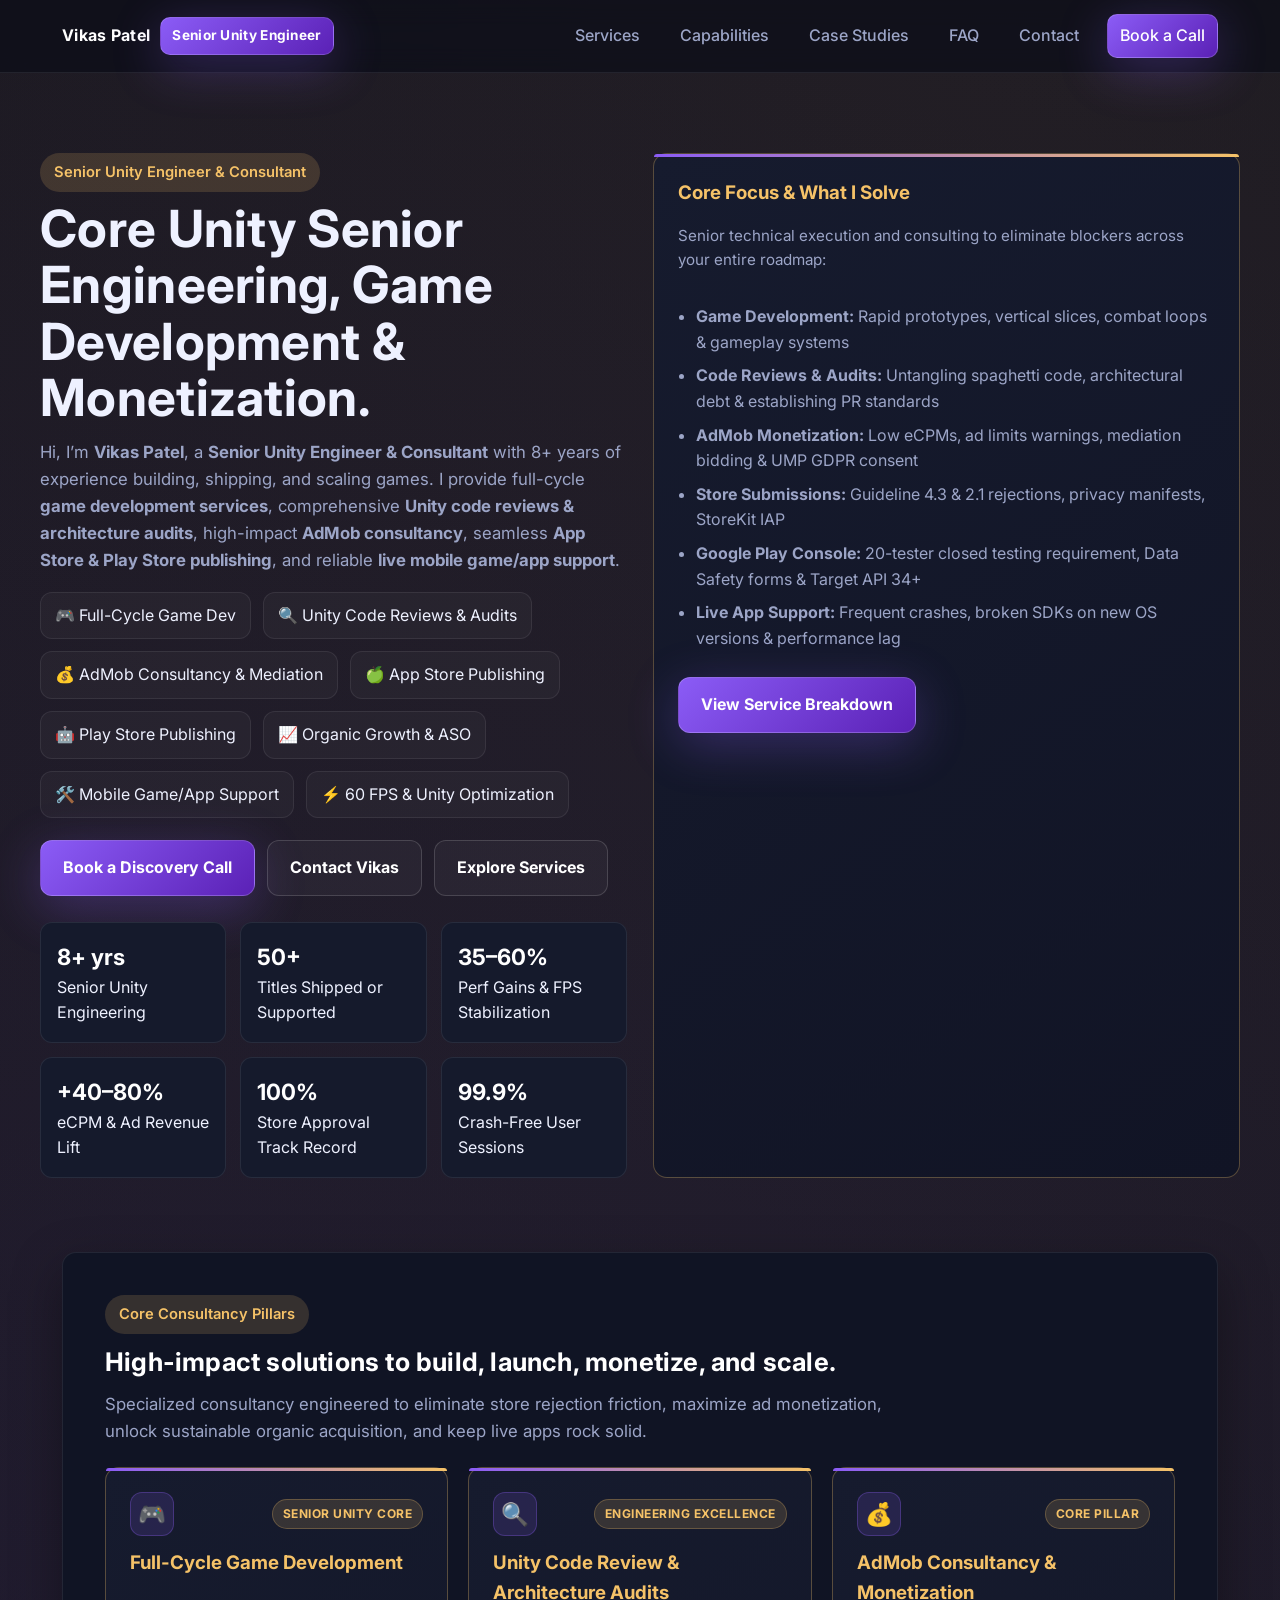
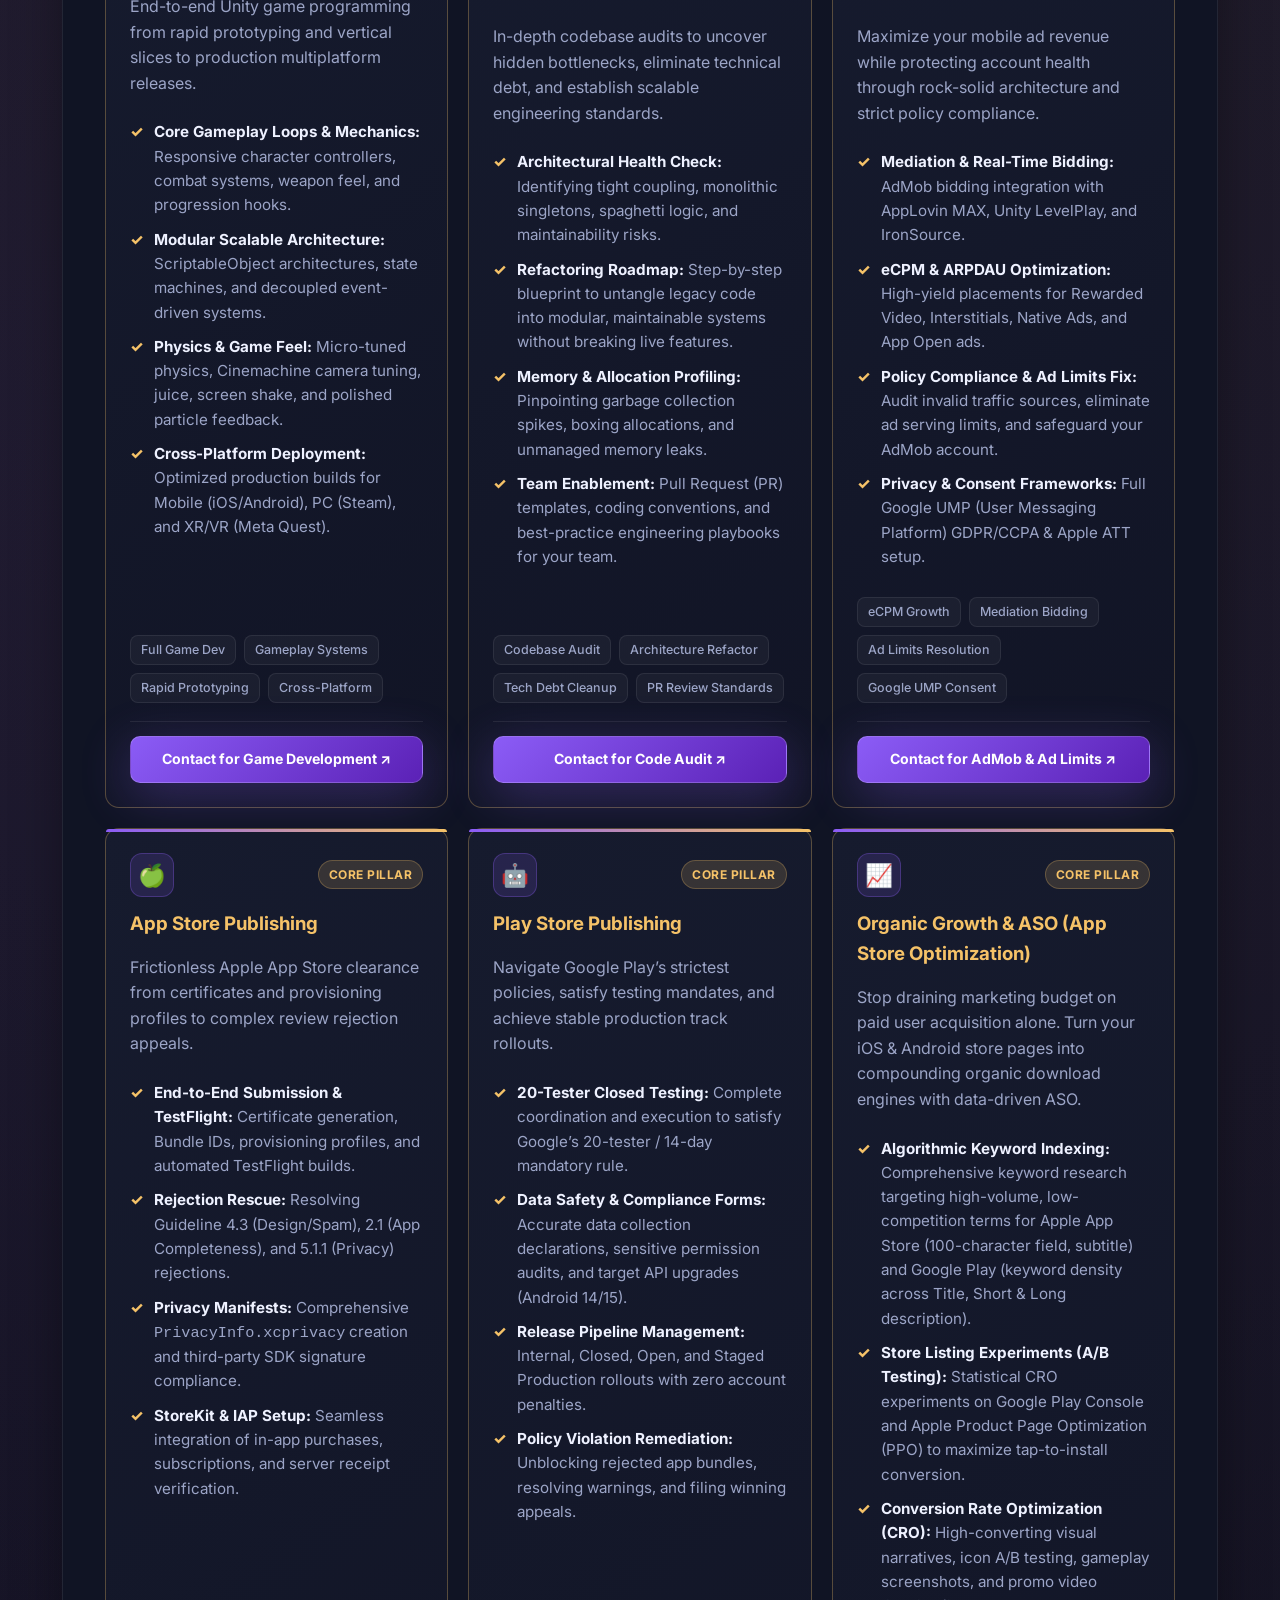
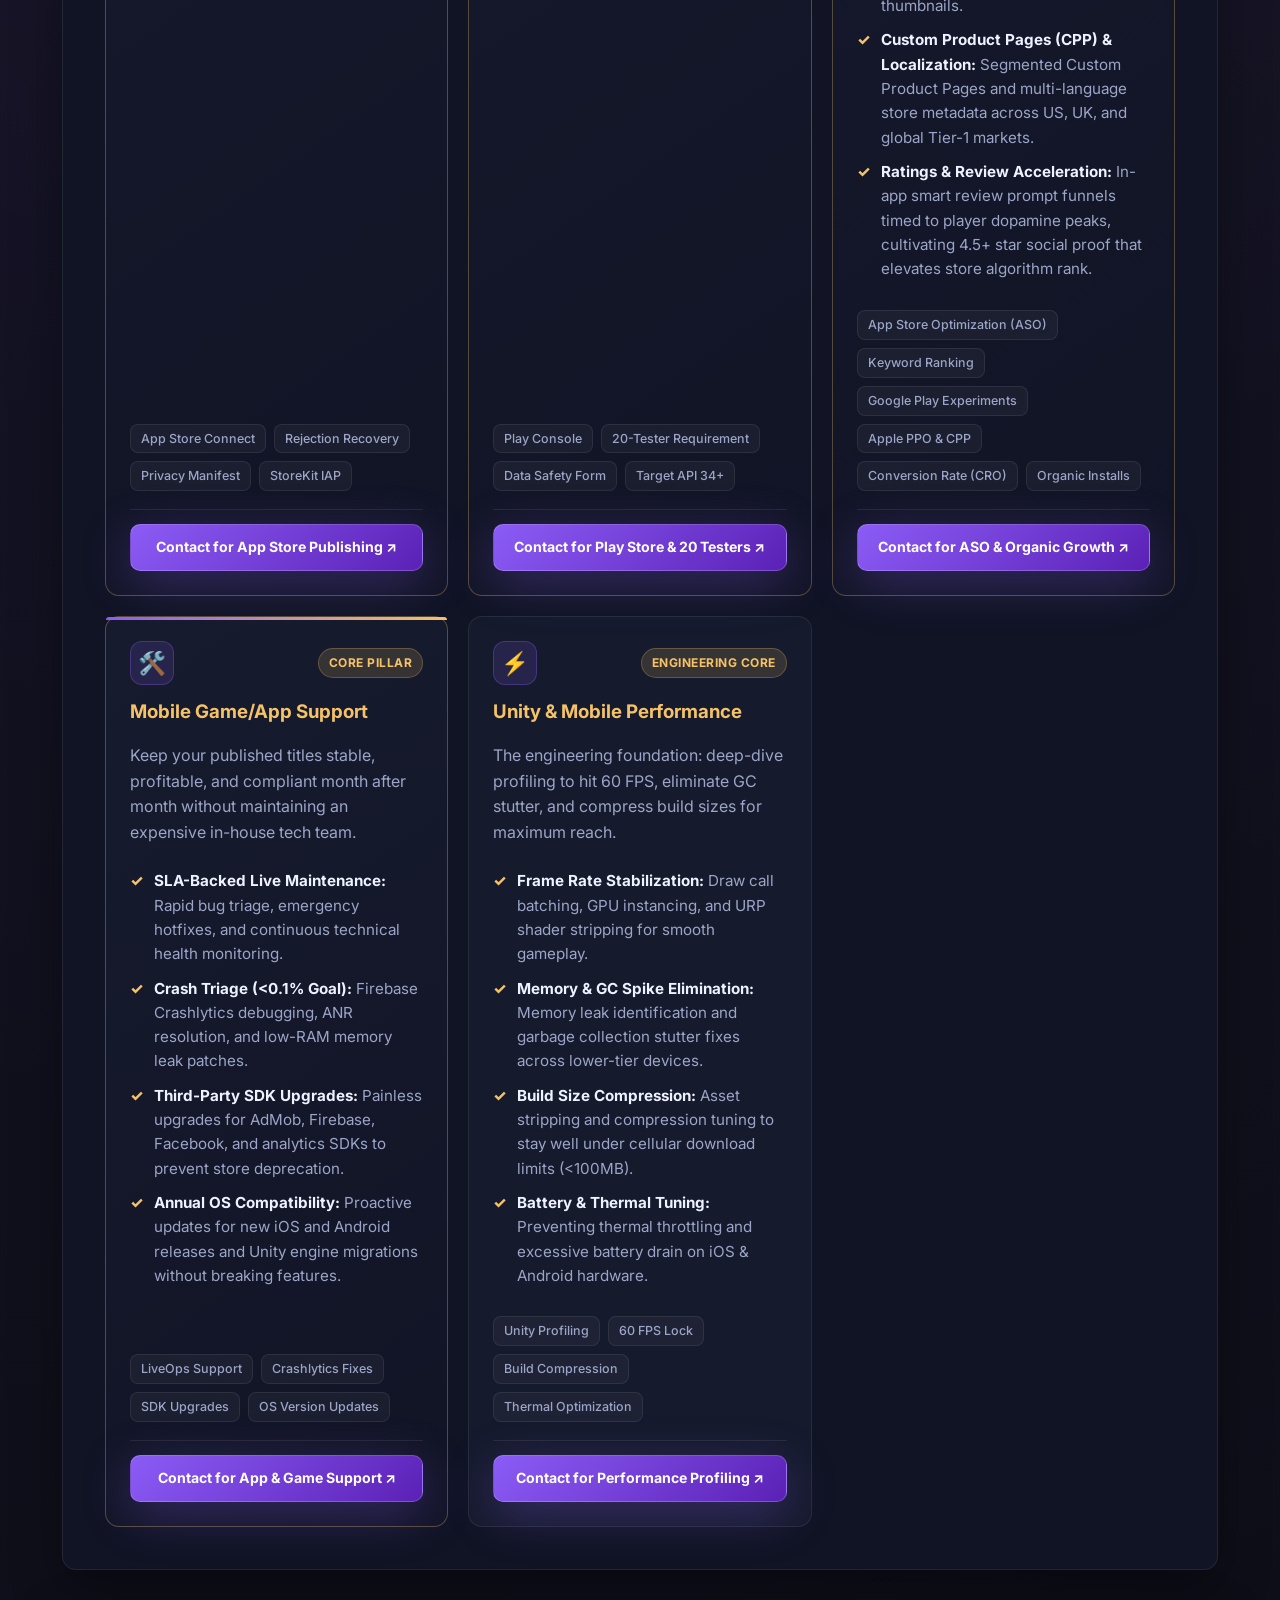
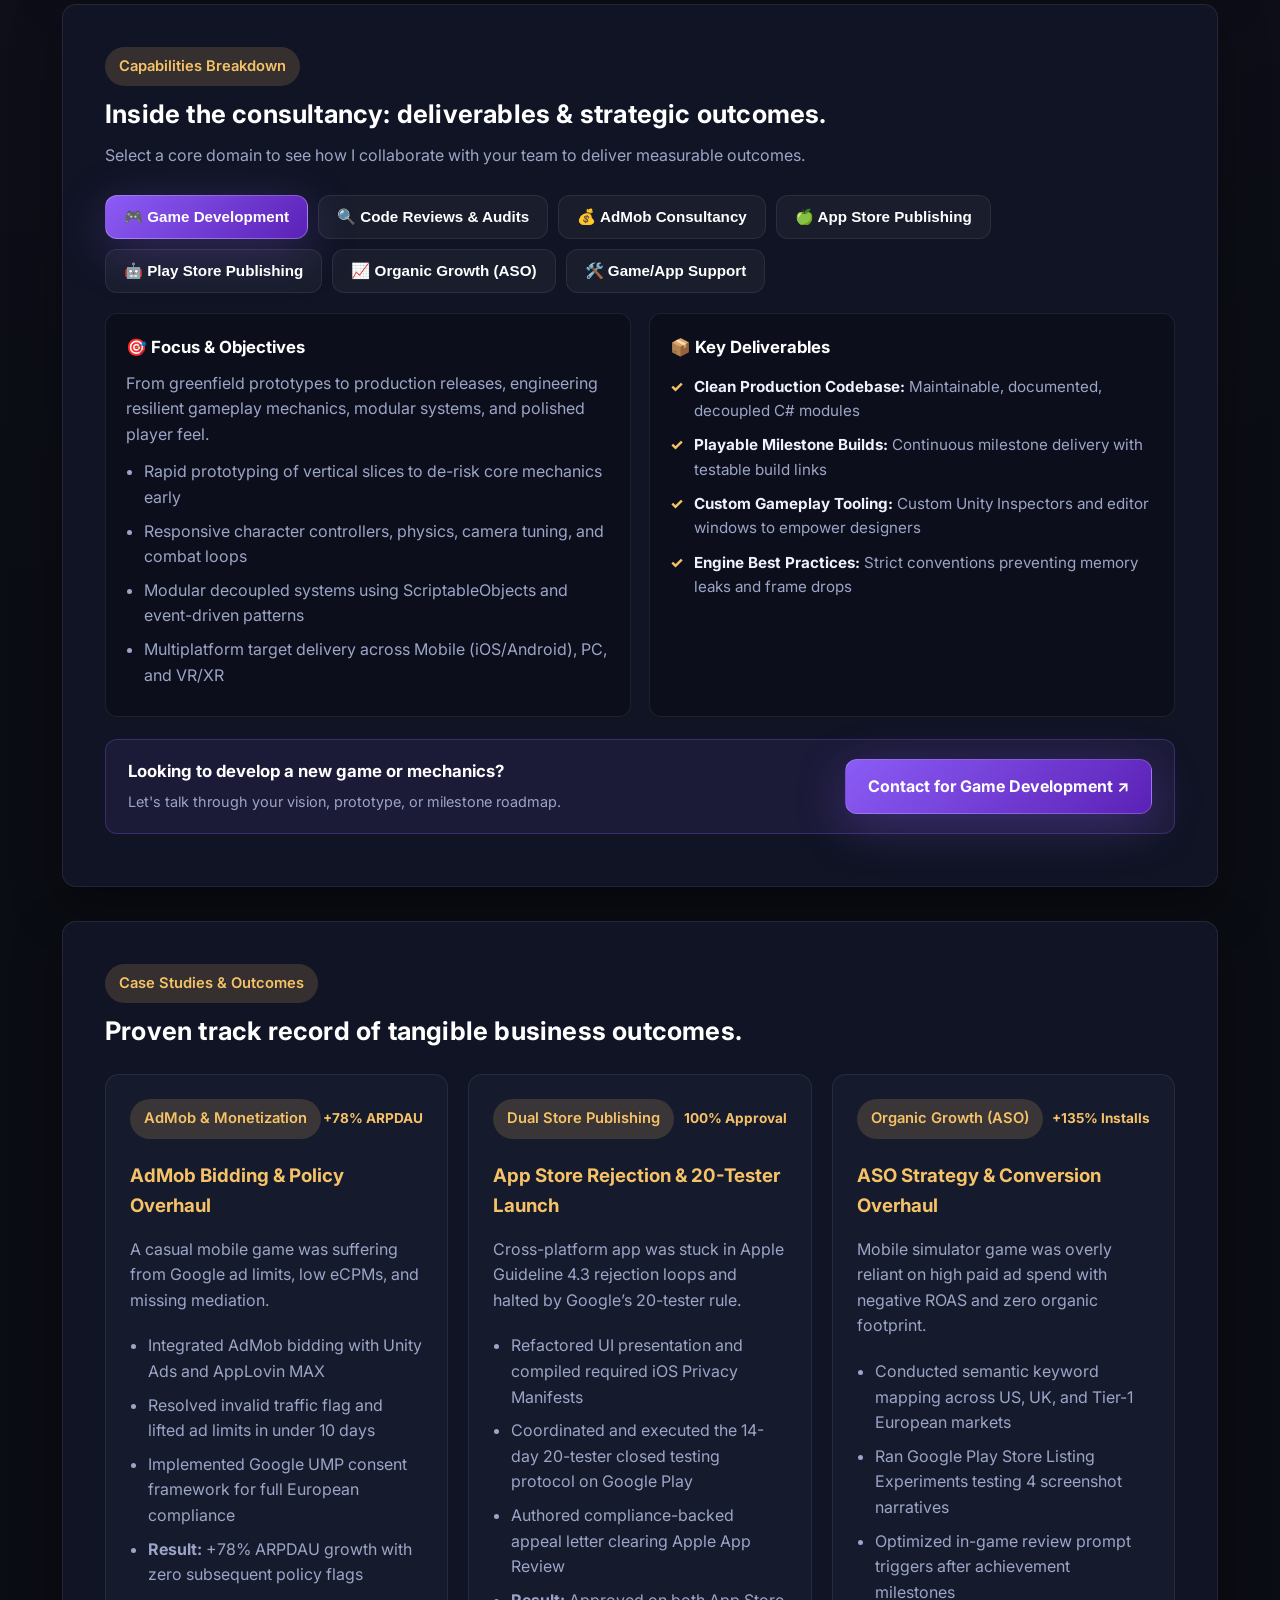
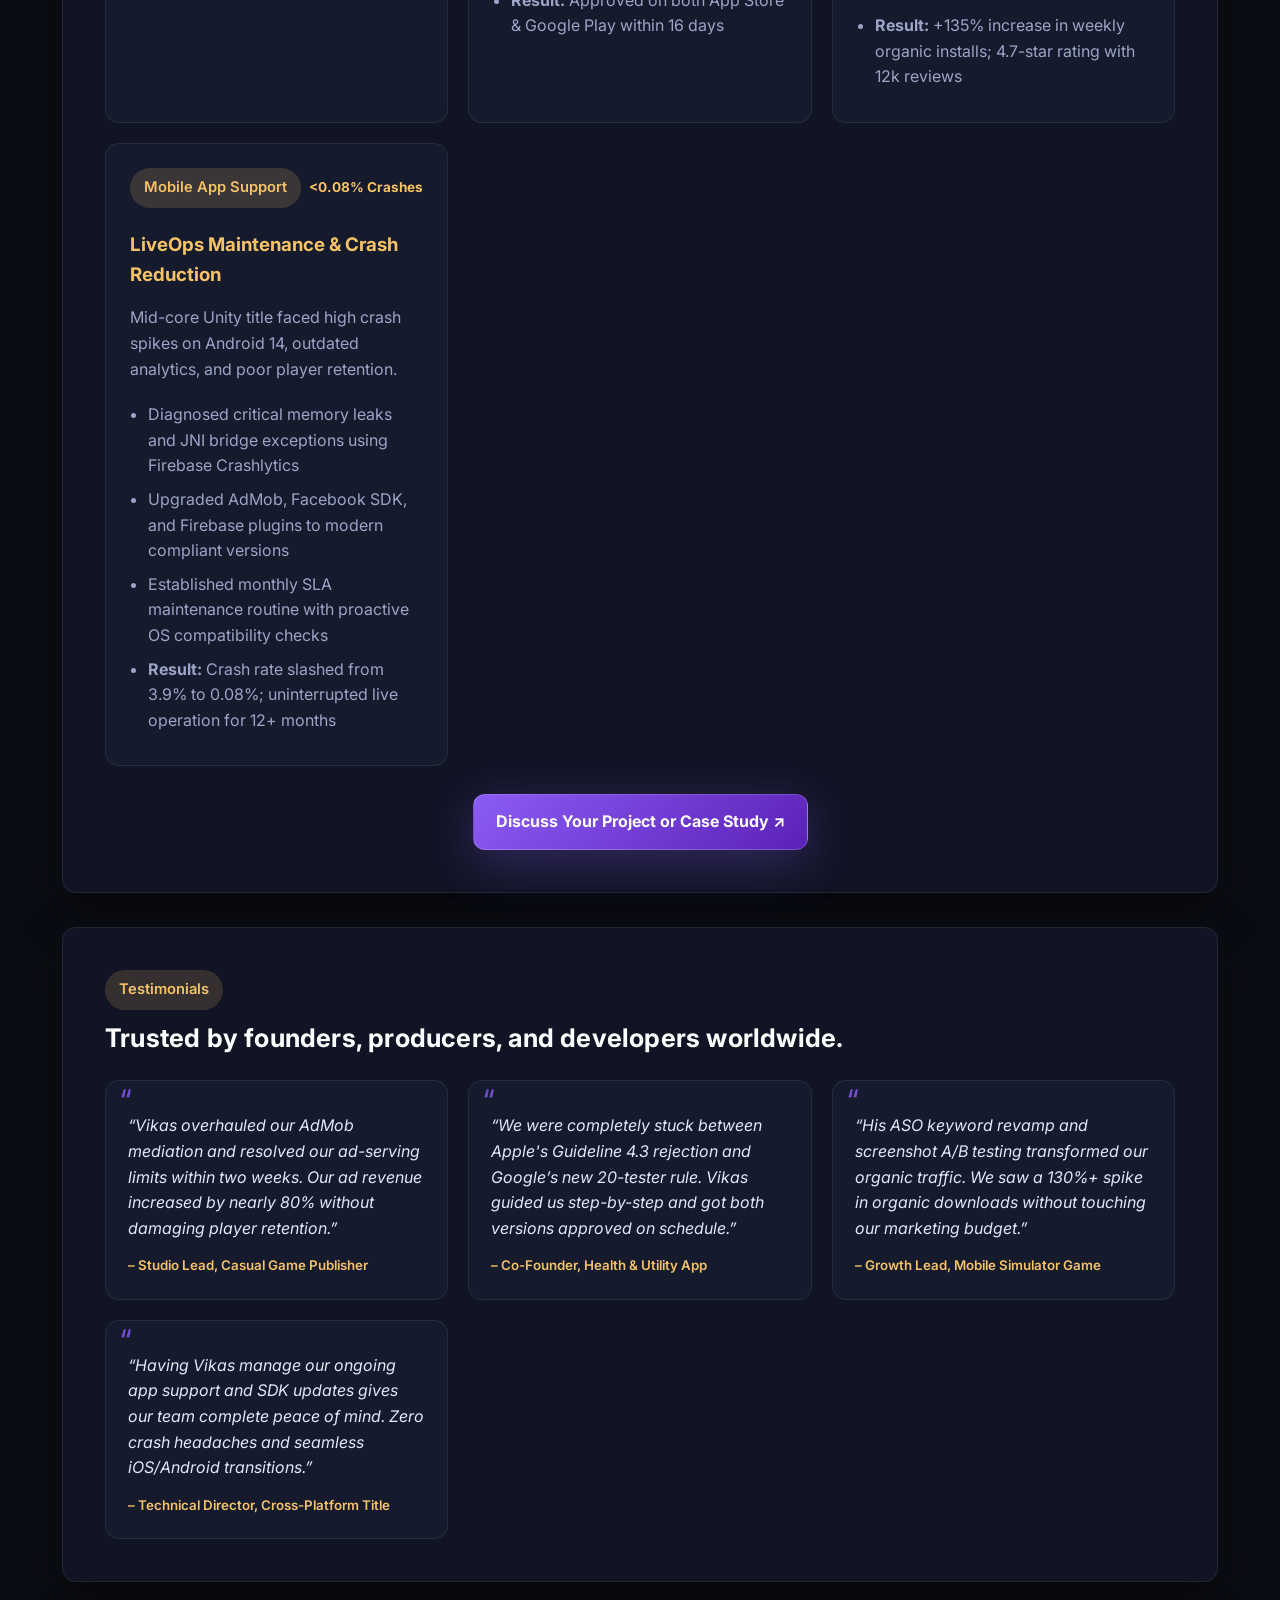
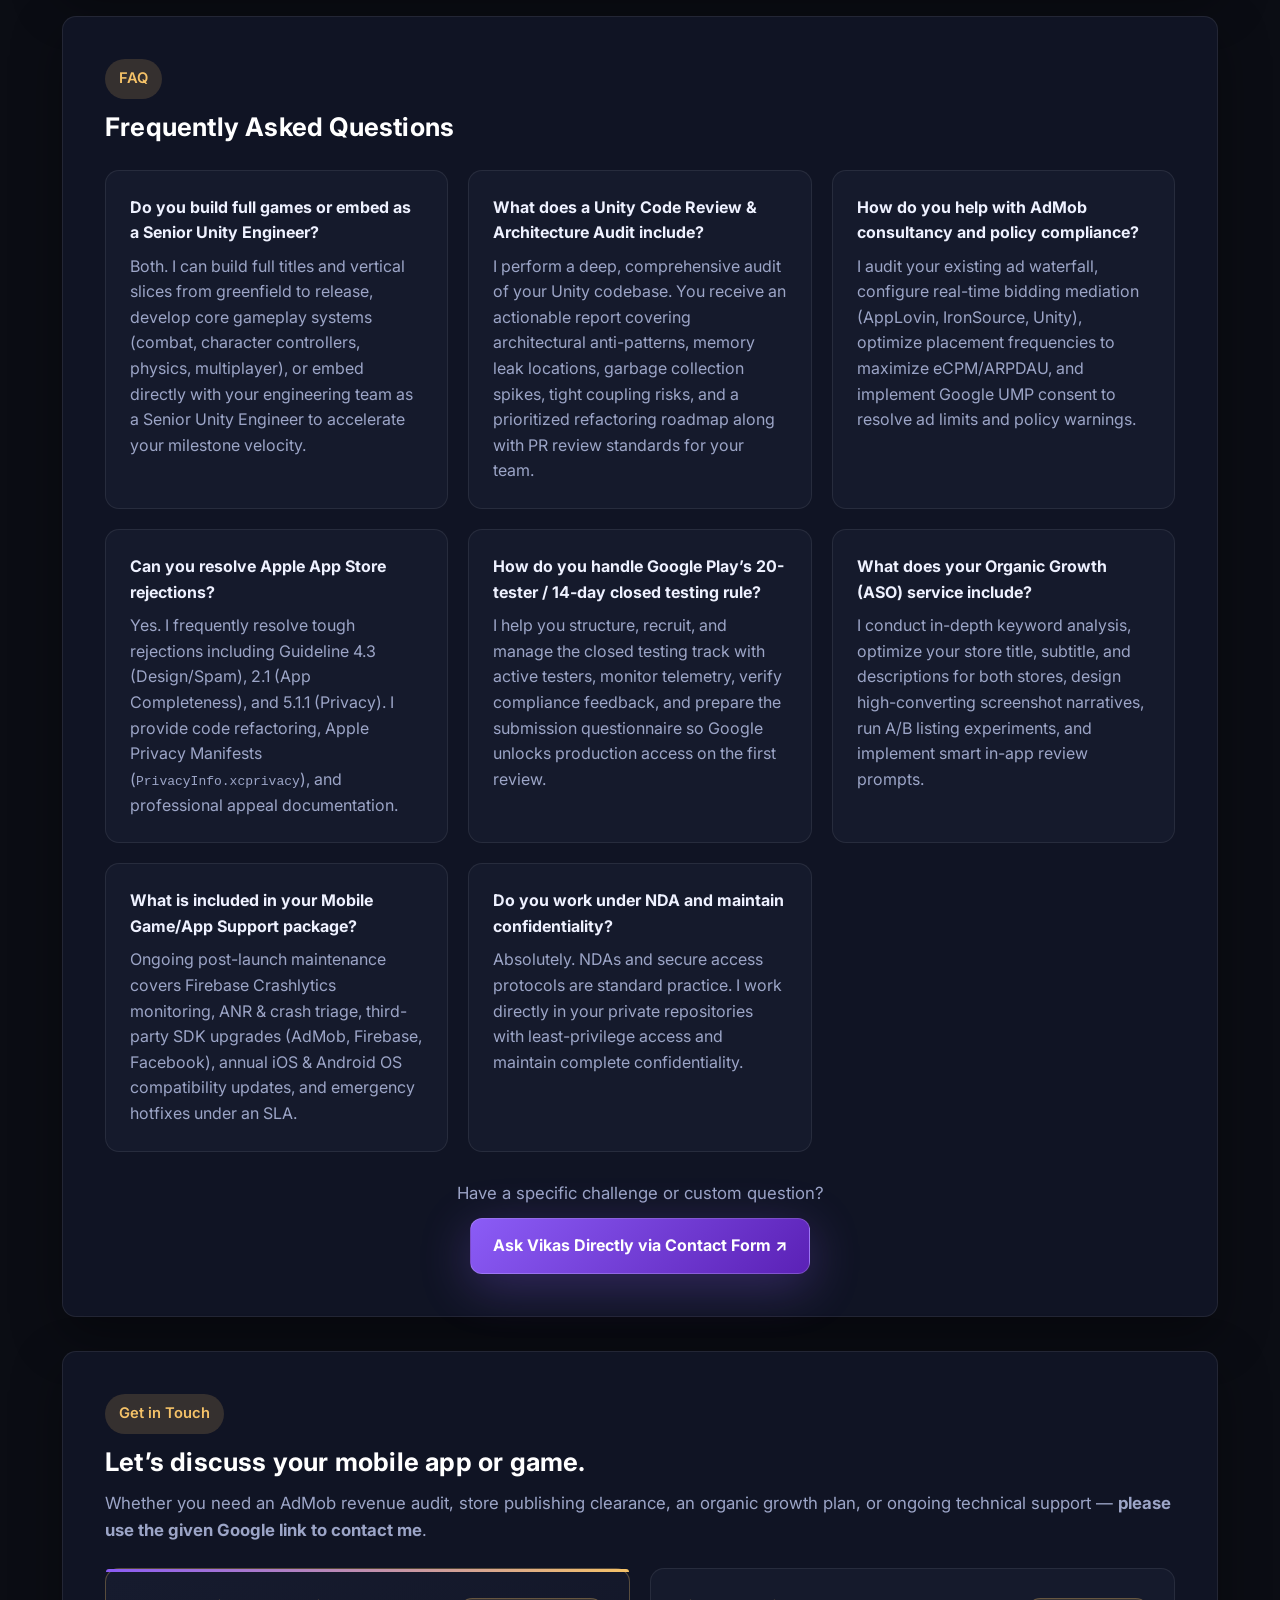
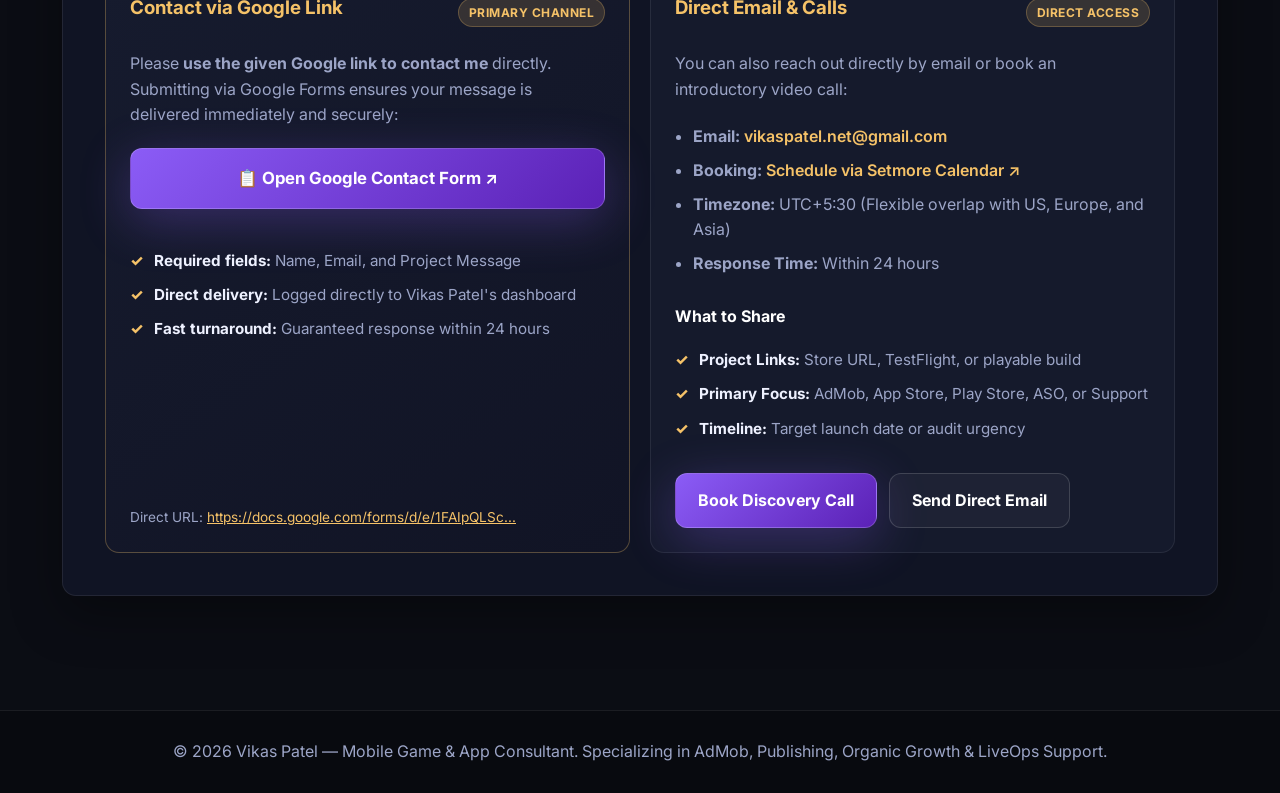
==== commit 498c0d19: "Add section anchor IDs, deep links, and contact CTAs for Google Ads campaigns" ====
--- a/index.html
+++ b/index.html
@@ -1,8 +1,45 @@
 <!DOCTYPE html>
 <html lang="en">
 <head>
+  <!-- Google tag (gtag.js) -->
+  <script async src="https://www.googletagmanager.com/gtag/js?id=AW-18446542862"></script>
+  <script>
+    window.dataLayer = window.dataLayer || [];
+    function gtag(){dataLayer.push(arguments);}
+    gtag('js', new Date());
+
+    gtag('config', 'AW-18446542862');
+  </script>
+
   <meta charset="UTF-8" />
   <meta name="viewport" content="width=device-width, initial-scale=1.0" />
+
+  <!-- Google Ads Conversion Event Snippet (Tracked on CTA Clicks) -->
+  <script>
+    function gtag_report_conversion(url) {
+      if (typeof gtag === 'function') {
+        gtag('event', 'conversion', {
+            'send_to': 'AW-700061364/X9O0CMPbgfUcELSt6M0C',
+            'value': 1.0,
+            'currency': 'USD'
+        });
+      }
+      return true;
+    }
+
+    document.addEventListener('DOMContentLoaded', function () {
+      var ctaSelectors = [
+        'a[href*="bookvikaspatel.setmore.com"]',
+        'a[href*="docs.google.com/forms"]',
+        'a[href^="mailto:"]'
+      ];
+      document.querySelectorAll(ctaSelectors.join(', ')).forEach(function (btn) {
+        btn.addEventListener('click', function () {
+          gtag_report_conversion();
+        });
+      });
+    });
+  </script>
   
   <!-- High-Intent Google Search & ASO Title -->
   <title>Vikas Patel | Senior Unity Engineer & Consultant – AdMob, Store Publishing, ASO & Code Reviews</title>
@@ -275,7 +312,7 @@
 
       <div class="grid">
         <!-- Service: Full-Cycle Game Development -->
-        <div class="card card-featured">
+        <div class="card card-featured" id="gamedev">
           <div class="card-header-row">
             <div class="service-icon">🎮</div>
             <span class="card-badge">Senior Unity Core</span>
@@ -294,10 +331,13 @@
             <span class="tag-item">Rapid Prototyping</span>
             <span class="tag-item">Cross-Platform</span>
           </div>
+          <div class="card-cta">
+            <a class="btn btn-card" href="#contact">Contact for Game Development ↗</a>
+          </div>
         </div>
 
         <!-- Service: Unity Code Reviews & Architecture Audits -->
-        <div class="card card-featured">
+        <div class="card card-featured" id="codereview">
           <div class="card-header-row">
             <div class="service-icon">🔍</div>
             <span class="card-badge">Engineering Excellence</span>
@@ -316,10 +356,13 @@
             <span class="tag-item">Tech Debt Cleanup</span>
             <span class="tag-item">PR Review Standards</span>
           </div>
+          <div class="card-cta">
+            <a class="btn btn-card" href="#contact">Contact for Code Audit ↗</a>
+          </div>
         </div>
 
         <!-- Pillar 1: AdMob Consultancy -->
-        <div class="card card-featured">
+        <div class="card card-featured" id="admob">
           <div class="card-header-row">
             <div class="service-icon">💰</div>
             <span class="card-badge">Core Pillar</span>
@@ -338,10 +381,13 @@
             <span class="tag-item">Ad Limits Resolution</span>
             <span class="tag-item">Google UMP Consent</span>
           </div>
+          <div class="card-cta">
+            <a class="btn btn-card" href="#contact">Contact for AdMob & Ad Limits ↗</a>
+          </div>
         </div>
 
         <!-- Pillar 2: App Store Publishing -->
-        <div class="card card-featured">
+        <div class="card card-featured" id="appstore">
           <div class="card-header-row">
             <div class="service-icon">🍏</div>
             <span class="card-badge">Core Pillar</span>
@@ -360,10 +406,13 @@
             <span class="tag-item">Privacy Manifest</span>
             <span class="tag-item">StoreKit IAP</span>
           </div>
+          <div class="card-cta">
+            <a class="btn btn-card" href="#contact">Contact for App Store Publishing ↗</a>
+          </div>
         </div>
 
         <!-- Pillar 3: Play Store Publishing -->
-        <div class="card card-featured">
+        <div class="card card-featured" id="playstore">
           <div class="card-header-row">
             <div class="service-icon">🤖</div>
             <span class="card-badge">Core Pillar</span>
@@ -382,10 +431,14 @@
             <span class="tag-item">Data Safety Form</span>
             <span class="tag-item">Target API 34+</span>
           </div>
+          <div class="card-cta">
+            <a class="btn btn-card" href="#contact">Contact for Play Store & 20 Testers ↗</a>
+          </div>
         </div>
 
         <!-- Pillar 4: Organic Growth & ASO -->
-        <div class="card card-featured">
+        <div class="card card-featured" id="growth">
+          <div id="aso"></div>
           <div class="card-header-row">
             <div class="service-icon">📈</div>
             <span class="card-badge">Core Pillar</span>
@@ -407,10 +460,13 @@
             <span class="tag-item">Conversion Rate (CRO)</span>
             <span class="tag-item">Organic Installs</span>
           </div>
+          <div class="card-cta">
+            <a class="btn btn-card" href="#contact">Contact for ASO & Organic Growth ↗</a>
+          </div>
         </div>
 
         <!-- Pillar 5: Mobile Game/App Support -->
-        <div class="card card-featured">
+        <div class="card card-featured" id="support">
           <div class="card-header-row">
             <div class="service-icon">🛠️</div>
             <span class="card-badge">Core Pillar</span>
@@ -429,10 +485,13 @@
             <span class="tag-item">SDK Upgrades</span>
             <span class="tag-item">OS Version Updates</span>
           </div>
+          <div class="card-cta">
+            <a class="btn btn-card" href="#contact">Contact for App & Game Support ↗</a>
+          </div>
         </div>
 
         <!-- Supporting Pillar: Technical & Performance -->
-        <div class="card">
+        <div class="card" id="performance">
           <div class="card-header-row">
             <div class="service-icon">⚡</div>
             <span class="card-badge">Engineering Core</span>
@@ -450,6 +509,9 @@
             <span class="tag-item">60 FPS Lock</span>
             <span class="tag-item">Build Compression</span>
             <span class="tag-item">Thermal Optimization</span>
+          </div>
+          <div class="card-cta">
+            <a class="btn btn-card" href="#contact">Contact for Performance Profiling ↗</a>
           </div>
         </div>
       </div>
@@ -496,6 +558,13 @@
                 </ul>
               </div>
             </div>
+            <div class="tab-cta-banner">
+              <div class="tab-cta-text">
+                <strong>Looking to develop a new game or mechanics?</strong>
+                <span>Let's talk through your vision, prototype, or milestone roadmap.</span>
+              </div>
+              <a class="btn" href="#contact">Contact for Game Development ↗</a>
+            </div>
           </div>
 
           <!-- TAB: CODE REVIEW -->
@@ -521,6 +590,13 @@
                 </ul>
               </div>
             </div>
+            <div class="tab-cta-banner">
+              <div class="tab-cta-text">
+                <strong>Ready to audit your Unity codebase?</strong>
+                <span>Get a prioritized architecture and memory audit report for your team.</span>
+              </div>
+              <a class="btn" href="#contact">Request Codebase Audit ↗</a>
+            </div>
           </div>
 
           <!-- TAB: ADMOB -->
@@ -546,6 +622,13 @@
                 </ul>
               </div>
             </div>
+            <div class="tab-cta-banner">
+              <div class="tab-cta-text">
+                <strong>Need help with AdMob mediation or ad-serving limits?</strong>
+                <span>Fix policy violations, resolve ad limits, and maximize your eCPM.</span>
+              </div>
+              <a class="btn" href="#contact">Contact for AdMob Consultation ↗</a>
+            </div>
           </div>
 
           <!-- TAB: APP STORE -->
@@ -571,6 +654,13 @@
                 </ul>
               </div>
             </div>
+            <div class="tab-cta-banner">
+              <div class="tab-cta-text">
+                <strong>Facing App Store rejections or Privacy Manifest errors?</strong>
+                <span>Get expert resolution for Guideline 4.3, 2.1, and TestFlight submissions.</span>
+              </div>
+              <a class="btn" href="#contact">Contact for App Store Clearance ↗</a>
+            </div>
           </div>
 
           <!-- TAB: PLAY STORE -->
@@ -595,6 +685,13 @@
                   <li><strong>Account Safety Guarantee:</strong> Policy-compliant release with zero risk of developer strikes</li>
                 </ul>
               </div>
+            </div>
+            <div class="tab-cta-banner">
+              <div class="tab-cta-text">
+                <strong>Need to satisfy Google Play's 20-tester requirement?</strong>
+                <span>Safely unlock production rollout tracks and complete Data Safety forms.</span>
+              </div>
+              <a class="btn" href="#contact">Contact for 20-Tester Approval ↗</a>
             </div>
           </div>
 
@@ -623,6 +720,13 @@
                 </ul>
               </div>
             </div>
+            <div class="tab-cta-banner">
+              <div class="tab-cta-text">
+                <strong>Want compounding organic downloads with ASO?</strong>
+                <span>Optimize keyword ranks, screenshot conversion, and store experiments.</span>
+              </div>
+              <a class="btn" href="#contact">Contact for ASO Strategy ↗</a>
+            </div>
           </div>
 
           <!-- TAB: SUPPORT -->
@@ -648,6 +752,13 @@
                 </ul>
               </div>
             </div>
+            <div class="tab-cta-banner">
+              <div class="tab-cta-text">
+                <strong>Need reliable SLA-backed live game maintenance?</strong>
+                <span>Crash reduction, SDK upgrades, and proactive OS updates without hiring in-house.</span>
+              </div>
+              <a class="btn" href="#contact">Inquire About Support Retainers ↗</a>
+            </div>
           </div>
         </div>
       </div>
@@ -717,6 +828,9 @@
             <li><strong>Result:</strong> Crash rate slashed from 3.9% to 0.08%; uninterrupted live operation for 12+ months</li>
           </ul>
         </div>
+      </div>
+      <div style="text-align:center; margin-top:28px;">
+        <a class="btn" href="#contact">Discuss Your Project or Case Study ↗</a>
       </div>
     </section>
 
@@ -782,10 +896,15 @@
           <p>Absolutely. NDAs and secure access protocols are standard practice. I work directly in your private repositories with least-privilege access and maintain complete confidentiality.</p>
         </div>
       </div>
+      <div style="text-align:center; margin-top:28px;">
+        <p style="margin-bottom:12px; font-size:1.05rem;">Have a specific challenge or custom question?</p>
+        <a class="btn" href="#contact">Ask Vikas Directly via Contact Form ↗</a>
+      </div>
     </section>
 
     <!-- CONTACT SECTION -->
     <section id="contact">
+      <div id="contact-me"></div>
       <div class="badge">Get in Touch</div>
       <h2>Let’s discuss your mobile app or game.</h2>
       <p style="font-size:1.05rem;">Whether you need an AdMob revenue audit, store publishing clearance, an organic growth plan, or ongoing technical support — <strong>please use the given Google link to contact me</strong>.</p>
@@ -863,29 +982,98 @@
     }, { threshold: 0.1 });
     sections.forEach(sec => observer.observe(sec));
 
-    // Smooth scroll for anchor links
-    document.querySelectorAll('a[href^="#"]').forEach(anchor => {
-      anchor.addEventListener('click', (e) => {
-        const target = document.querySelector(anchor.getAttribute('href'));
-        if (!target) return;
-        e.preventDefault();
-        target.scrollIntoView({ behavior: 'smooth', block: 'start' });
-      });
-    });
-
     // Tabs functionality
     const tabButtons = document.querySelectorAll('.tab-button');
     const tabPanels = document.querySelectorAll('.tab-panel');
+
+    function activateTabByKey(key) {
+      const cleanKey = key.replace(/^tab-/, '');
+      const btn = document.querySelector(`.tab-button[data-tab="${cleanKey}"]`);
+      const panel = document.querySelector(`#tab-${cleanKey}`);
+      if (btn && panel) {
+        tabButtons.forEach(b => b.classList.remove('active'));
+        tabPanels.forEach(p => p.classList.remove('active'));
+        btn.classList.add('active');
+        panel.classList.add('active');
+      }
+    }
+
     tabButtons.forEach(btn => {
       btn.addEventListener('click', () => {
         const key = btn.dataset.tab;
-        tabButtons.forEach(b => b.classList.remove('active'));
-        tabPanels.forEach(p => p.classList.remove('active'));
-        btn.classList.add('active');
-        const panel = document.querySelector(`#tab-${key}`);
-        if (panel) panel.classList.add('active');
+        activateTabByKey(key);
       });
     });
+
+    // Alias mapping for tabs and services
+    const tabAliases = {
+      'admob': 'admob',
+      'tab-admob': 'admob',
+      'gamedev': 'gamedev',
+      'game-dev': 'gamedev',
+      'tab-gamedev': 'gamedev',
+      'codereview': 'codereview',
+      'code-review': 'codereview',
+      'tab-codereview': 'codereview',
+      'appstore': 'appstore',
+      'app-store': 'appstore',
+      'tab-appstore': 'appstore',
+      'playstore': 'playstore',
+      'play-store': 'playstore',
+      'tab-playstore': 'playstore',
+      'growth': 'growth',
+      'aso': 'growth',
+      'tab-growth': 'growth',
+      'support': 'support',
+      'tab-support': 'support'
+    };
+
+    // Smooth scroll and tab sync for anchor links
+    document.querySelectorAll('a[href^="#"]').forEach(anchor => {
+      anchor.addEventListener('click', (e) => {
+        const href = anchor.getAttribute('href');
+        const hash = href.replace('#', '');
+        const target = document.querySelector(href);
+        if (!target) return;
+        
+        e.preventDefault();
+        
+        if (tabAliases[hash]) {
+          activateTabByKey(tabAliases[hash]);
+        }
+        
+        const parentSec = target.closest('section');
+        if (parentSec) parentSec.classList.add('visible');
+        
+        target.scrollIntoView({ behavior: 'smooth', block: 'start' });
+        if (history.pushState) {
+          history.pushState(null, null, href);
+        }
+      });
+    });
+
+    // Deep link handler on initial page load or hash change
+    function handleInitialHash() {
+      const hash = window.location.hash.replace('#', '');
+      if (!hash) return;
+
+      if (tabAliases[hash]) {
+        activateTabByKey(tabAliases[hash]);
+      }
+
+      const target = document.getElementById(hash) || 
+                     (tabAliases[hash] ? document.getElementById('tab-' + tabAliases[hash]) : null);
+      if (target) {
+        const parentSec = target.closest('section');
+        if (parentSec) parentSec.classList.add('visible');
+        setTimeout(() => {
+          target.scrollIntoView({ behavior: 'smooth', block: 'start' });
+        }, 120);
+      }
+    }
+
+    window.addEventListener('DOMContentLoaded', handleInitialHash);
+    window.addEventListener('hashchange', handleInitialHash);
   </script>
 </body>
 </html>
--- a/styles.css
+++ b/styles.css
@@ -30,6 +30,7 @@
 
 /* Layout */
 .shell { max-width: var(--max-width); margin: 0 auto; padding: 0 22px 80px; }
+section, .card[id], .tab-panel, [id] { scroll-margin-top: 85px; }
 section { background: var(--card); border: 1px solid var(--border); border-radius: var(--radius); padding: 42px; margin: 34px 0; box-shadow: var(--shadow-soft); opacity: 0; transform: translateY(40px); transition: opacity 0.7s ease, transform 0.7s ease; }
 section.visible { opacity: 1; transform: translateY(0); }
 h1, h2, h3, h4 { margin: 0; font-weight: 700; }
@@ -177,6 +178,19 @@
   color: var(--muted);
   border: 1px solid var(--border);
 }
+.card-cta {
+  margin-top: 18px;
+  padding-top: 14px;
+  border-top: 1px solid var(--border);
+}
+.btn-card {
+  width: 100%;
+  padding: 11px 16px;
+  font-size: 0.88rem;
+  border-radius: 10px;
+  text-align: center;
+  gap: 8px;
+}
 .badge { display: inline-flex; align-items: center; gap: 6px; background: rgba(245,194,104,0.16); color: #f5c268; padding: 8px 14px; border-radius: 999px; font-weight: 600; font-size: 0.92rem; margin-bottom: 8px; }
 .list { margin: 12px 0 0; padding-left: 18px; color: var(--muted); }
 .list li { margin: 8px 0; }
@@ -272,6 +286,38 @@
   margin-bottom: 10px;
   display: flex;
   align-items: center;
+}
+.tab-cta-banner {
+  margin-top: 22px;
+  padding: 18px 22px;
+  background: rgba(139, 92, 246, 0.09);
+  border: 1px solid rgba(139, 92, 246, 0.28);
+  border-radius: 12px;
+  display: flex;
+  align-items: center;
+  justify-content: space-between;
+  flex-wrap: wrap;
+  gap: 14px;
+}
+.tab-cta-text strong {
+  display: block;
+  color: #ffffff;
+  font-size: 1.05rem;
+  margin-bottom: 4px;
+}
+.tab-cta-text span {
+  font-size: 0.9rem;
+  color: var(--muted);
+}
+@media (max-width: 720px) {
+  .tab-cta-banner {
+    flex-direction: column;
+    align-items: flex-start;
+  }
+  .tab-cta-banner .btn {
+    width: 100%;
+    text-align: center;
+  }
 }
 
 /* Contact Form */
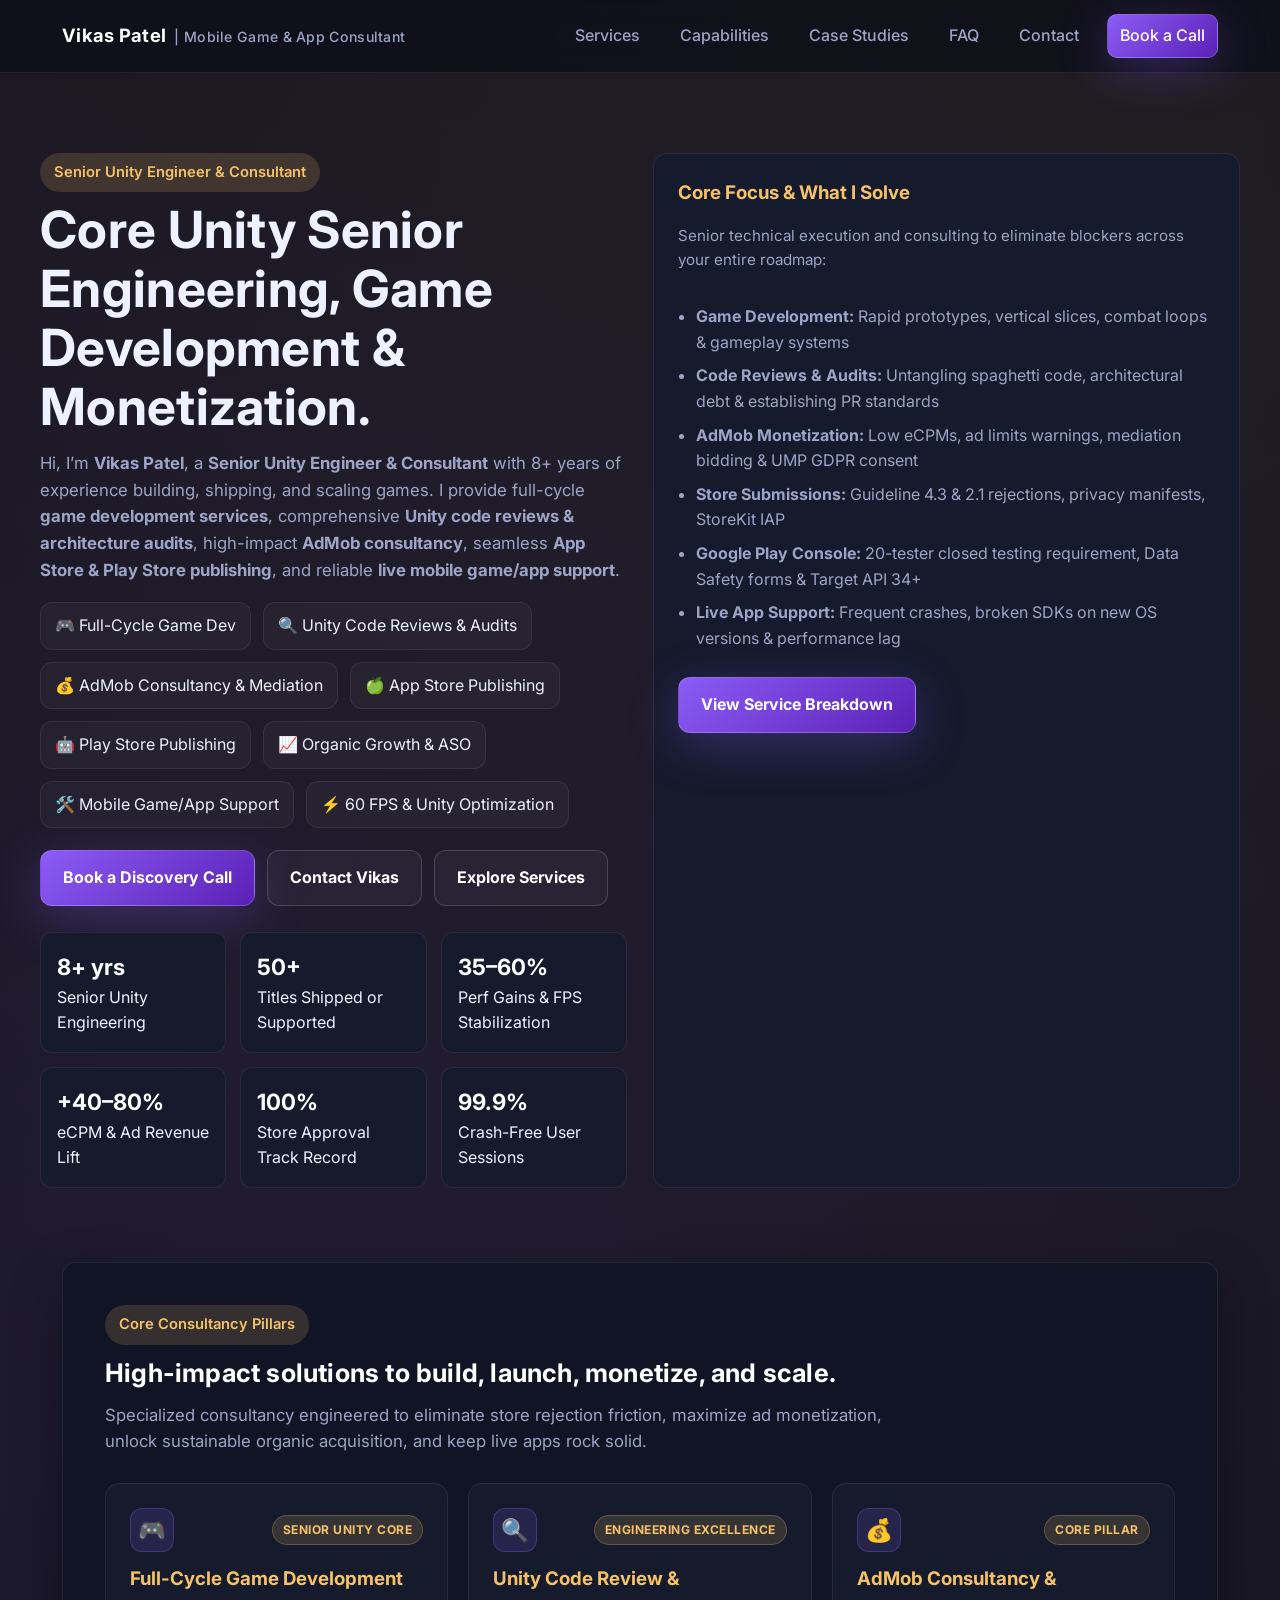
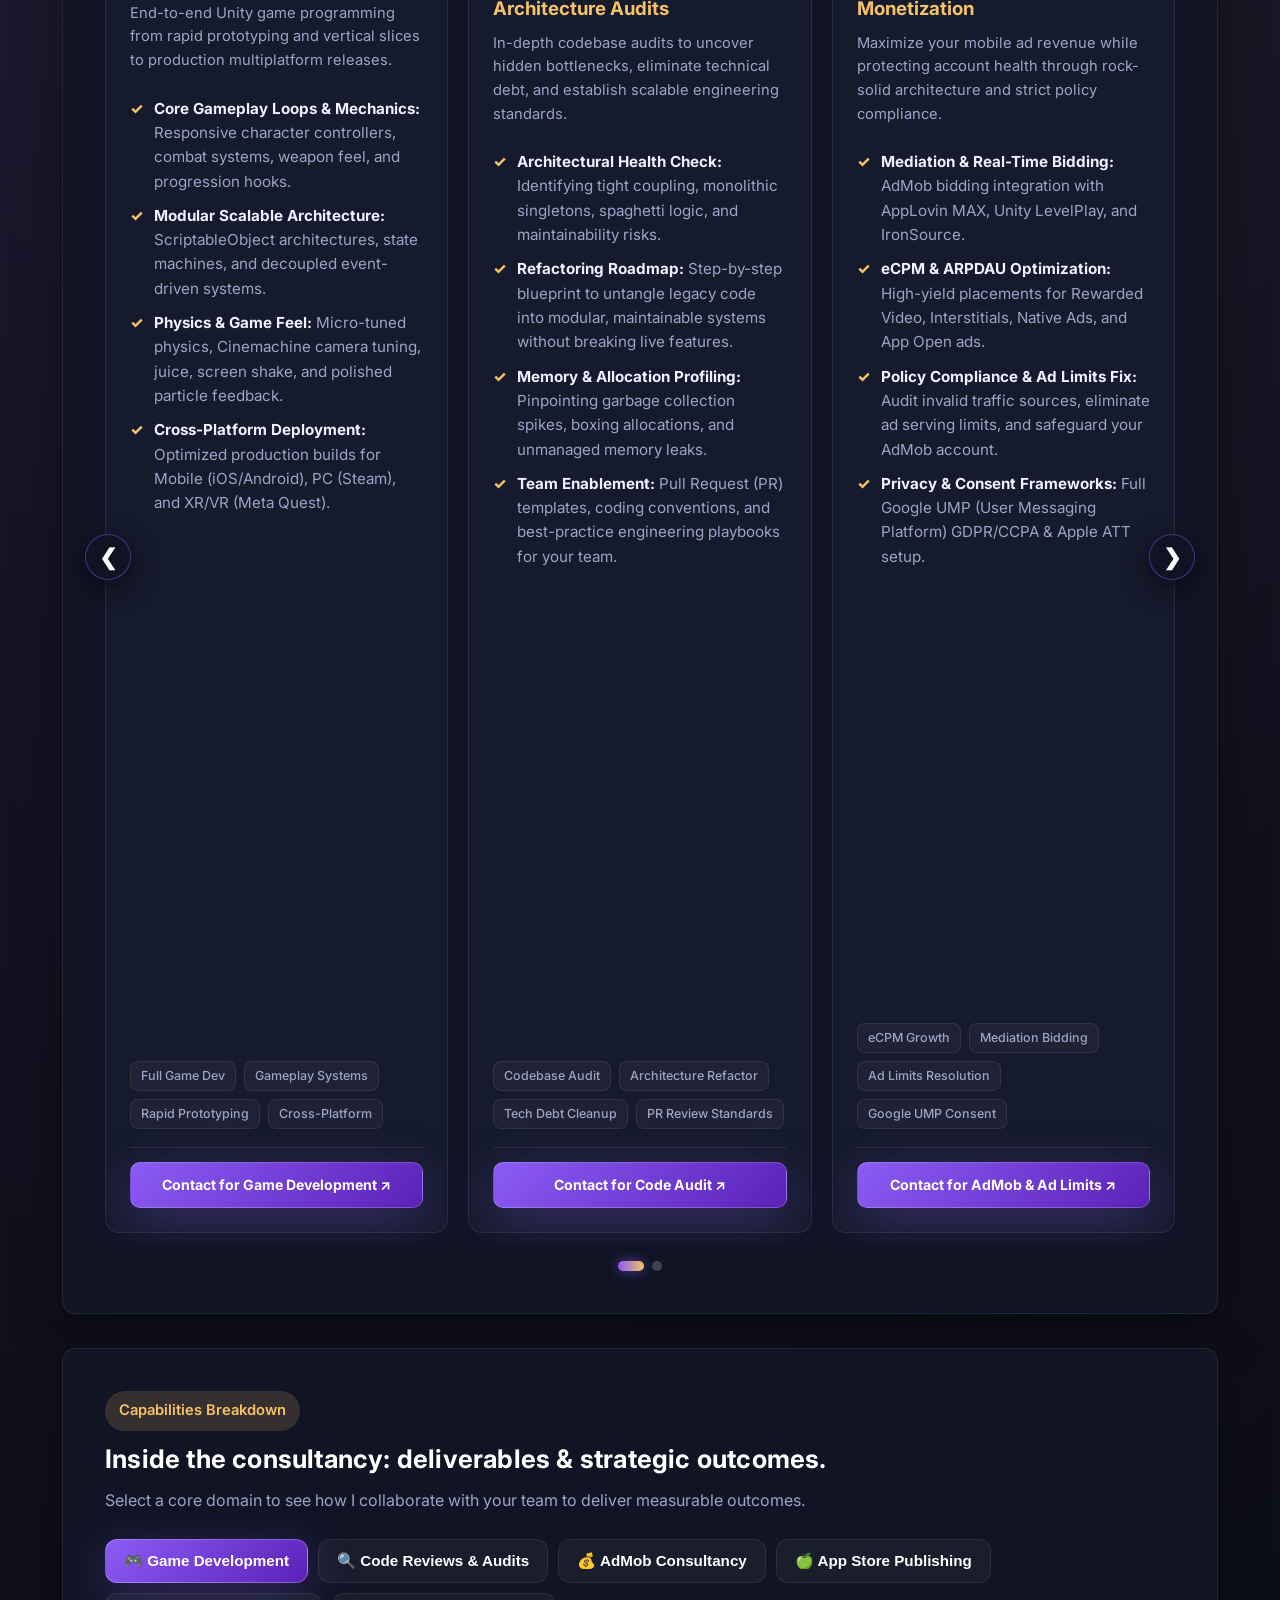
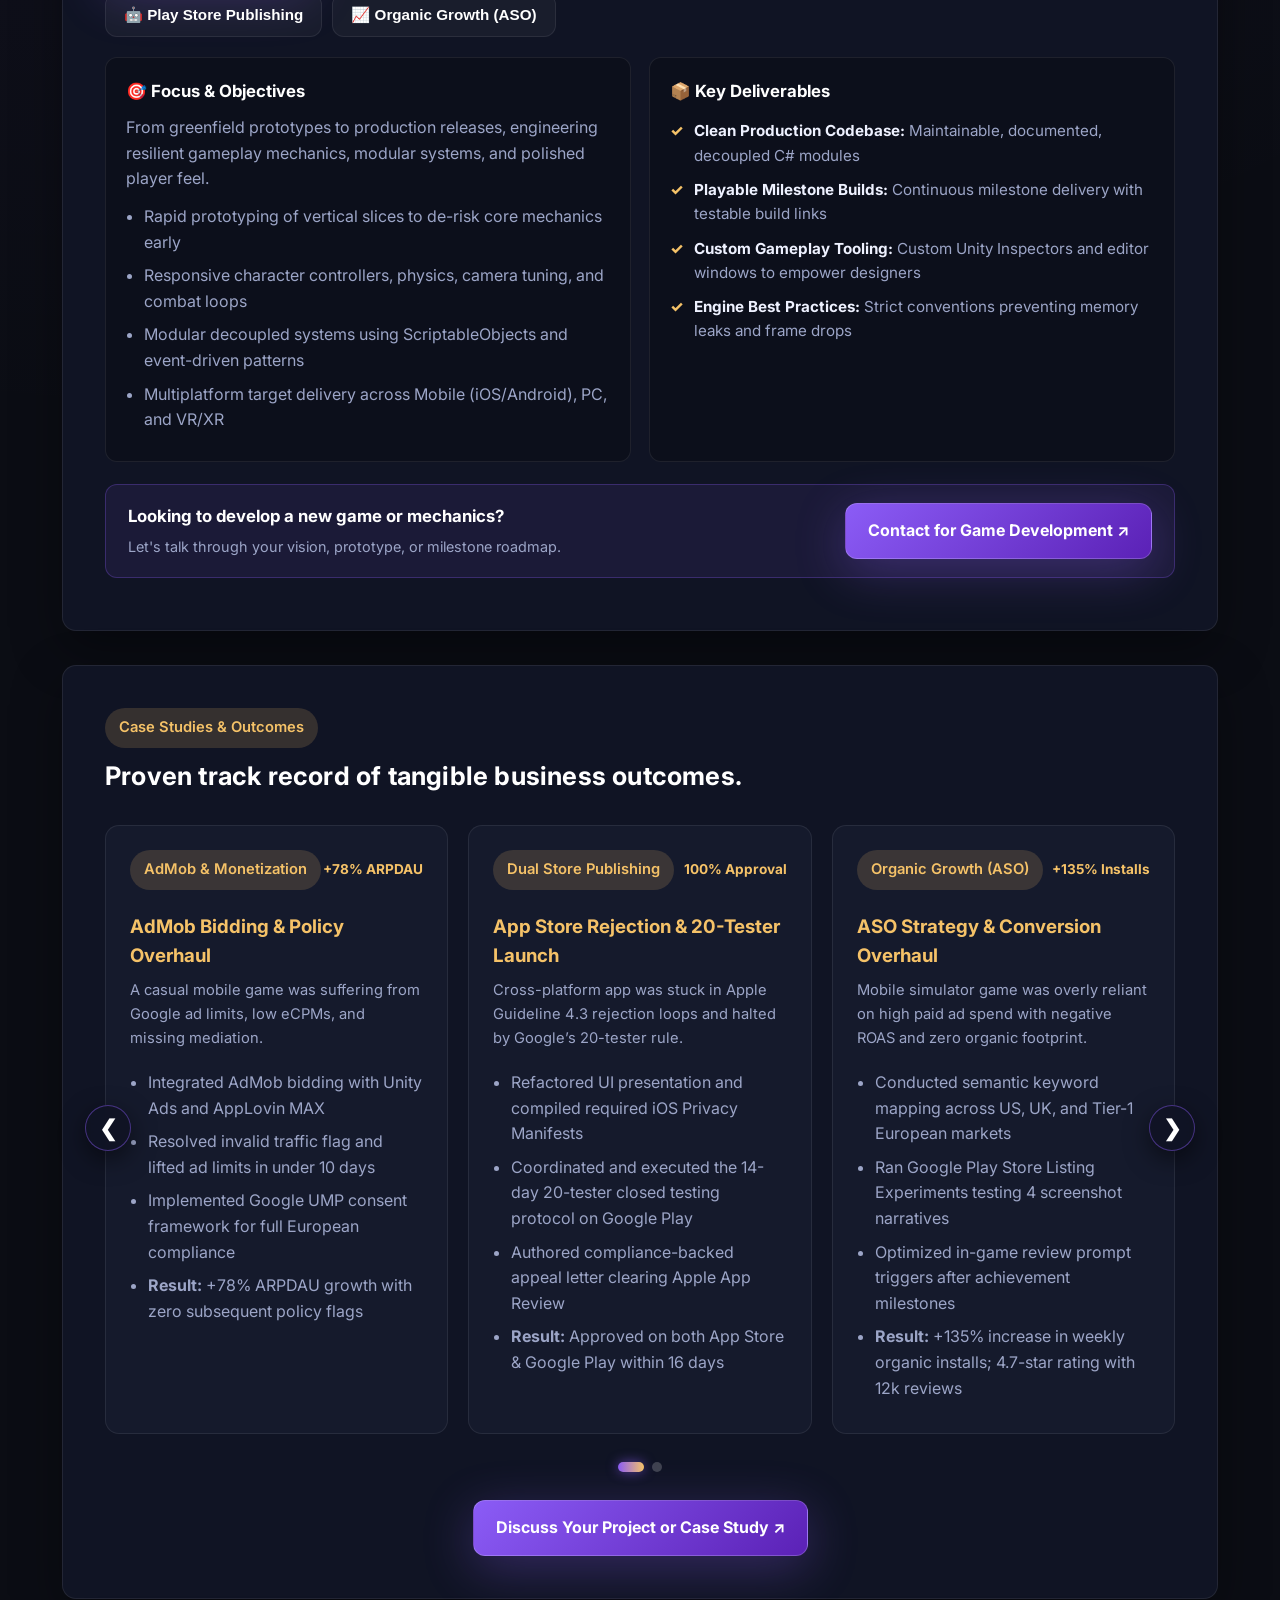
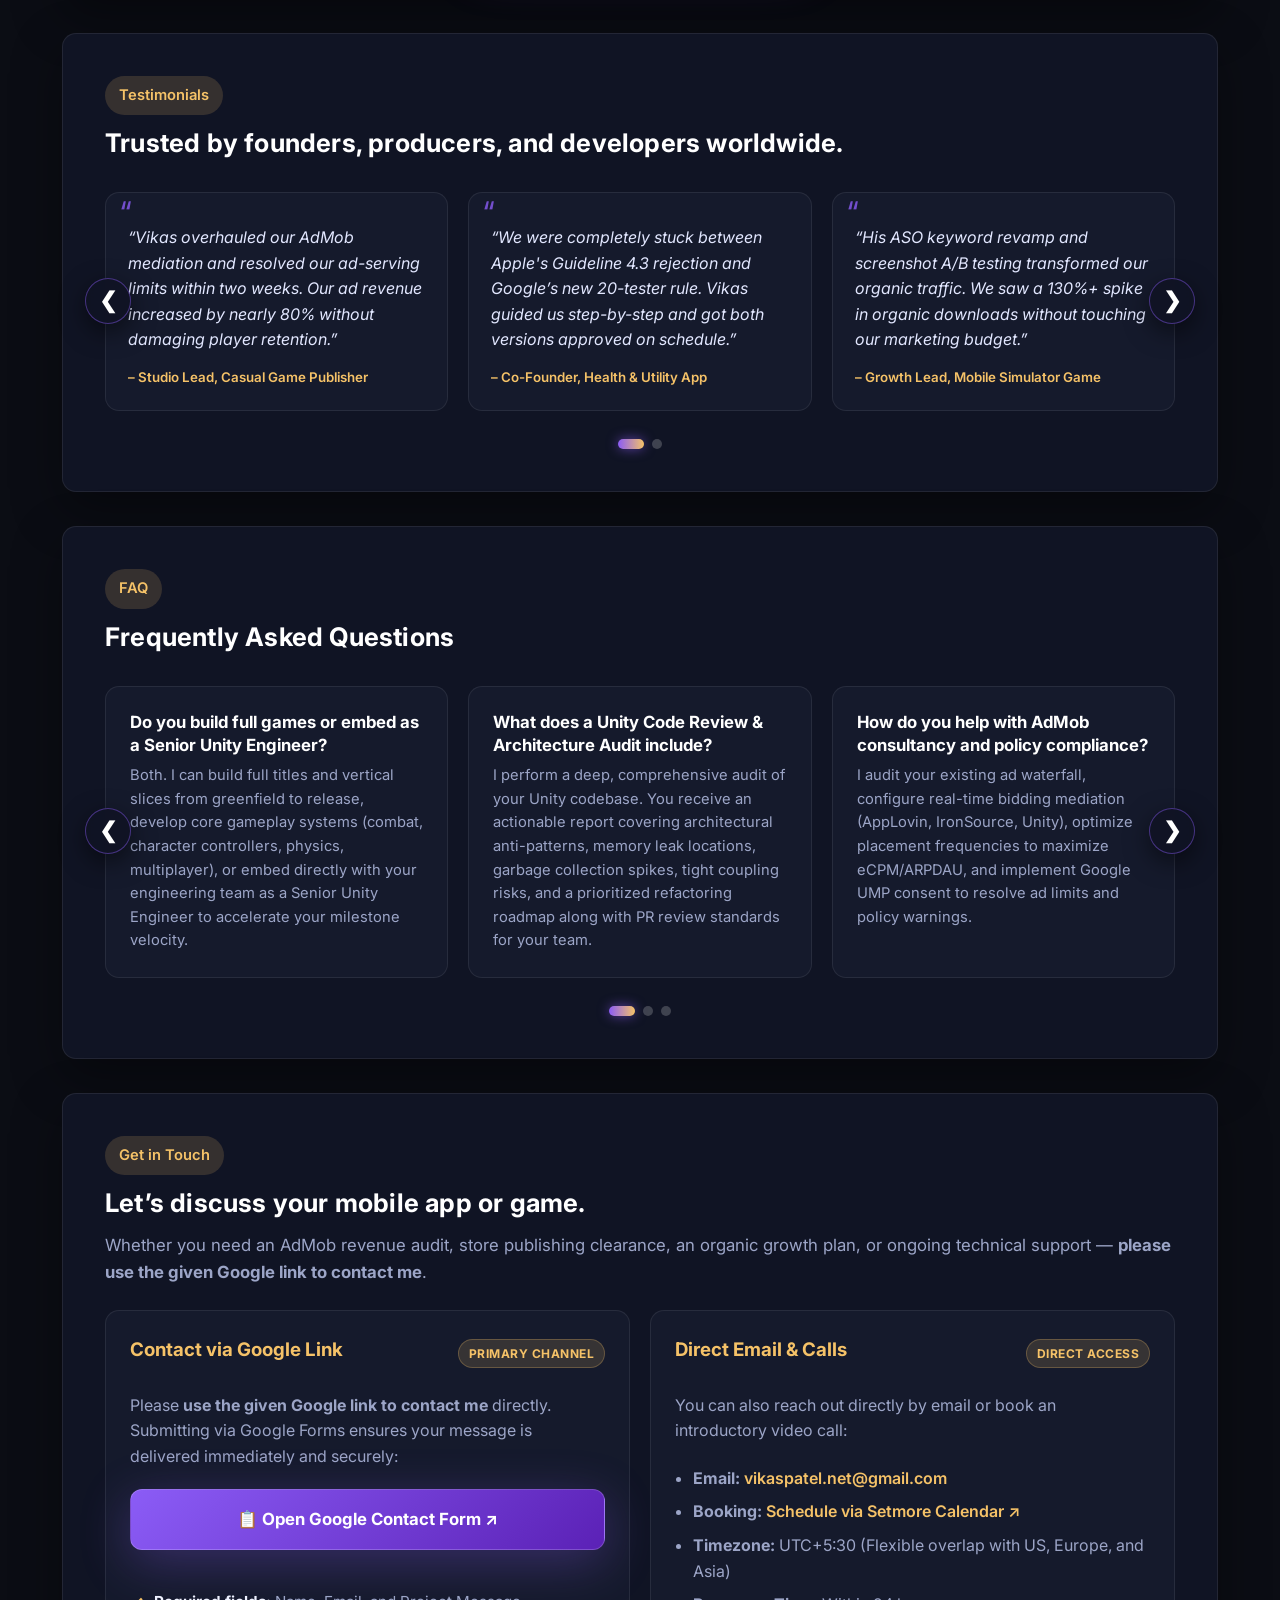
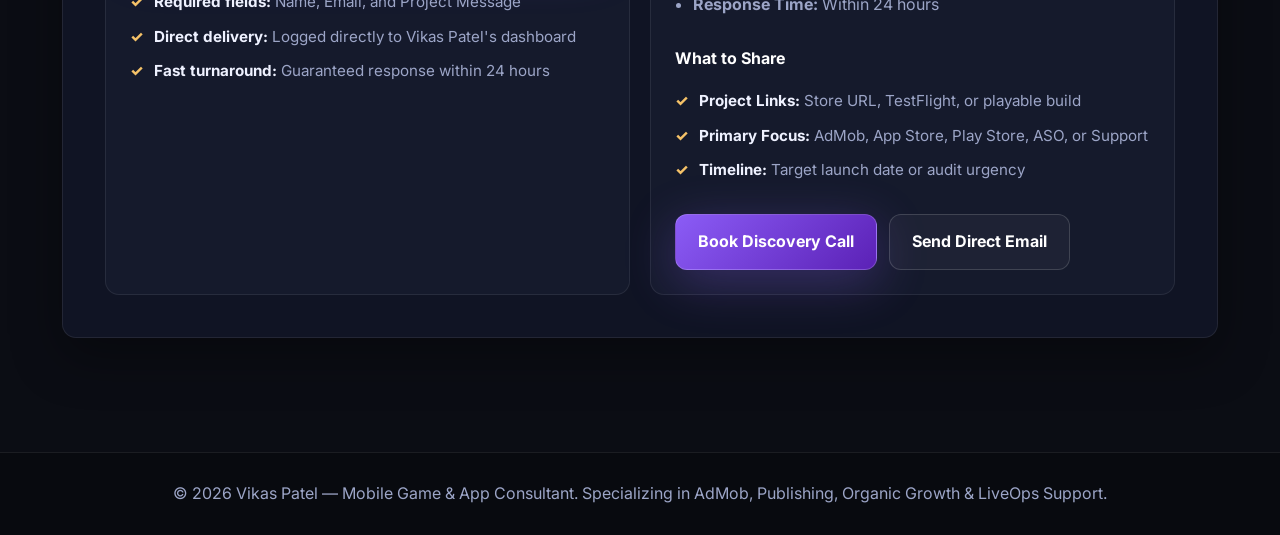
==== commit 46885a7e: "Updated: site designs" ====
--- a/index.html
+++ b/index.html
@@ -53,6 +53,13 @@
   <meta name="theme-color" content="#8b5cf6" />
   <meta name="rating" content="General" />
   <meta name="revisit-after" content="7 days" />
+
+  <!-- Favicons and App Icons -->
+  <link rel="icon" type="image/x-icon" href="favicon.ico" />
+  <link rel="icon" type="image/png" sizes="32x32" href="favicon-32x32.png" />
+  <link rel="icon" type="image/png" sizes="16x16" href="favicon-16x16.png" />
+  <link rel="apple-touch-icon" sizes="180x180" href="apple-touch-icon.png" />
+  <link rel="manifest" href="site.webmanifest" />
 
   <!-- Open Graph / Facebook / LinkedIn Social Metadata -->
   <meta property="og:type" content="website" />
@@ -239,8 +246,13 @@
 <body>
   <nav>
     <div class="nav-inner">
-      <div class="brand">Vikas Patel <span>Senior Unity Engineer</span></div>
-      <div class="nav-links">
+      <a href="#" class="brand">Vikas Patel <span class="brand-tagline">| Mobile Game & App Consultant</span></a>
+      <button class="nav-toggle" id="navToggle" aria-label="Toggle navigation menu" aria-expanded="false">
+        <span></span>
+        <span></span>
+        <span></span>
+      </button>
+      <div class="nav-links" id="navLinks">
         <a href="#services">Services</a>
         <a href="#deep-dive">Capabilities</a>
         <a href="#portfolio">Case Studies</a>
@@ -285,7 +297,7 @@
         </div>
       </div>
 
-      <div class="card card-featured">
+      <div class="card">
         <h3>Core Focus & What I Solve</h3>
         <p style="margin-bottom: 12px; font-size: 0.95rem;">Senior technical execution and consulting to eliminate blockers across your entire roadmap:</p>
         <ul class="list">
@@ -310,210 +322,180 @@
       <h2>High-impact solutions to build, launch, monetize, and scale.</h2>
       <p style="max-width: 820px; font-size: 1.05rem;">Specialized consultancy engineered to eliminate store rejection friction, maximize ad monetization, unlock sustainable organic acquisition, and keep live apps rock solid.</p>
 
-      <div class="grid">
-        <!-- Service: Full-Cycle Game Development -->
-        <div class="card card-featured" id="gamedev">
-          <div class="card-header-row">
-            <div class="service-icon">🎮</div>
-            <span class="card-badge">Senior Unity Core</span>
-          </div>
-          <h3>Full-Cycle Game Development</h3>
-          <p>End-to-end Unity game programming from rapid prototyping and vertical slices to production multiplatform releases.</p>
-          <ul class="check-list">
-            <li><strong>Core Gameplay Loops & Mechanics:</strong> Responsive character controllers, combat systems, weapon feel, and progression hooks.</li>
-            <li><strong>Modular Scalable Architecture:</strong> ScriptableObject architectures, state machines, and decoupled event-driven systems.</li>
-            <li><strong>Physics & Game Feel:</strong> Micro-tuned physics, Cinemachine camera tuning, juice, screen shake, and polished particle feedback.</li>
-            <li><strong>Cross-Platform Deployment:</strong> Optimized production builds for Mobile (iOS/Android), PC (Steam), and XR/VR (Meta Quest).</li>
-          </ul>
-          <div class="tag-list">
-            <span class="tag-item">Full Game Dev</span>
-            <span class="tag-item">Gameplay Systems</span>
-            <span class="tag-item">Rapid Prototyping</span>
-            <span class="tag-item">Cross-Platform</span>
-          </div>
-          <div class="card-cta">
-            <a class="btn btn-card" href="#contact">Contact for Game Development ↗</a>
+      <div class="slider-wrapper">
+        <button class="slider-nav-arrow prev" aria-label="Previous services" title="Previous Slide">❮</button>
+        <button class="slider-nav-arrow next" aria-label="Next services" title="Next Slide">❯</button>
+
+        <div class="slider-viewport">
+          <div class="slider-track">
+            <!-- Service: Full-Cycle Game Development -->
+            <div class="slider-slide">
+              <div class="card" id="gamedev">
+                <div class="card-header-row">
+                  <div class="service-icon">🎮</div>
+                  <span class="card-badge">Senior Unity Core</span>
+                </div>
+                <h3>Full-Cycle Game Development</h3>
+                <p>End-to-end Unity game programming from rapid prototyping and vertical slices to production multiplatform releases.</p>
+                <ul class="check-list">
+                  <li><strong>Core Gameplay Loops & Mechanics:</strong> Responsive character controllers, combat systems, weapon feel, and progression hooks.</li>
+                  <li><strong>Modular Scalable Architecture:</strong> ScriptableObject architectures, state machines, and decoupled event-driven systems.</li>
+                  <li><strong>Physics & Game Feel:</strong> Micro-tuned physics, Cinemachine camera tuning, juice, screen shake, and polished particle feedback.</li>
+                  <li><strong>Cross-Platform Deployment:</strong> Optimized production builds for Mobile (iOS/Android), PC (Steam), and XR/VR (Meta Quest).</li>
+                </ul>
+                <div class="tag-list">
+                  <span class="tag-item">Full Game Dev</span>
+                  <span class="tag-item">Gameplay Systems</span>
+                  <span class="tag-item">Rapid Prototyping</span>
+                  <span class="tag-item">Cross-Platform</span>
+                </div>
+                <div class="card-cta">
+                  <a class="btn btn-card" href="#contact">Contact for Game Development ↗</a>
+                </div>
+              </div>
+            </div>
+
+            <!-- Service: Unity Code Reviews & Architecture Audits -->
+            <div class="slider-slide">
+              <div class="card" id="codereview">
+                <div class="card-header-row">
+                  <div class="service-icon">🔍</div>
+                  <span class="card-badge">Engineering Excellence</span>
+                </div>
+                <h3>Unity Code Review & Architecture Audits</h3>
+                <p>In-depth codebase audits to uncover hidden bottlenecks, eliminate technical debt, and establish scalable engineering standards.</p>
+                <ul class="check-list">
+                  <li><strong>Architectural Health Check:</strong> Identifying tight coupling, monolithic singletons, spaghetti logic, and maintainability risks.</li>
+                  <li><strong>Refactoring Roadmap:</strong> Step-by-step blueprint to untangle legacy code into modular, maintainable systems without breaking live features.</li>
+                  <li><strong>Memory & Allocation Profiling:</strong> Pinpointing garbage collection spikes, boxing allocations, and unmanaged memory leaks.</li>
+                  <li><strong>Team Enablement:</strong> Pull Request (PR) templates, coding conventions, and best-practice engineering playbooks for your team.</li>
+                </ul>
+                <div class="tag-list">
+                  <span class="tag-item">Codebase Audit</span>
+                  <span class="tag-item">Architecture Refactor</span>
+                  <span class="tag-item">Tech Debt Cleanup</span>
+                  <span class="tag-item">PR Review Standards</span>
+                </div>
+                <div class="card-cta">
+                  <a class="btn btn-card" href="#contact">Contact for Code Audit ↗</a>
+                </div>
+              </div>
+            </div>
+
+            <!-- Pillar 1: AdMob Consultancy -->
+            <div class="slider-slide">
+              <div class="card" id="admob">
+                <div class="card-header-row">
+                  <div class="service-icon">💰</div>
+                  <span class="card-badge">Core Pillar</span>
+                </div>
+                <h3>AdMob Consultancy & Monetization</h3>
+                <p>Maximize your mobile ad revenue while protecting account health through rock-solid architecture and strict policy compliance.</p>
+                <ul class="check-list">
+                  <li><strong>Mediation & Real-Time Bidding:</strong> AdMob bidding integration with AppLovin MAX, Unity LevelPlay, and IronSource.</li>
+                  <li><strong>eCPM & ARPDAU Optimization:</strong> High-yield placements for Rewarded Video, Interstitials, Native Ads, and App Open ads.</li>
+                  <li><strong>Policy Compliance & Ad Limits Fix:</strong> Audit invalid traffic sources, eliminate ad serving limits, and safeguard your AdMob account.</li>
+                  <li><strong>Privacy & Consent Frameworks:</strong> Full Google UMP (User Messaging Platform) GDPR/CCPA & Apple ATT setup.</li>
+                </ul>
+                <div class="tag-list">
+                  <span class="tag-item">eCPM Growth</span>
+                  <span class="tag-item">Mediation Bidding</span>
+                  <span class="tag-item">Ad Limits Resolution</span>
+                  <span class="tag-item">Google UMP Consent</span>
+                </div>
+                <div class="card-cta">
+                  <a class="btn btn-card" href="#contact">Contact for AdMob & Ad Limits ↗</a>
+                </div>
+              </div>
+            </div>
+
+            <!-- Pillar 2: App Store Publishing -->
+            <div class="slider-slide">
+              <div class="card" id="appstore">
+                <div class="card-header-row">
+                  <div class="service-icon">🍏</div>
+                  <span class="card-badge">Core Pillar</span>
+                </div>
+                <h3>App Store Publishing</h3>
+                <p>Frictionless Apple App Store clearance from certificates and provisioning profiles to complex review rejection appeals.</p>
+                <ul class="check-list">
+                  <li><strong>End-to-End Submission & TestFlight:</strong> Certificate generation, Bundle IDs, provisioning profiles, and automated TestFlight builds.</li>
+                  <li><strong>Rejection Rescue:</strong> Resolving Guideline 4.3 (Design/Spam), 2.1 (App Completeness), and 5.1.1 (Privacy) rejections.</li>
+                  <li><strong>Privacy Manifests:</strong> Comprehensive <code>PrivacyInfo.xcprivacy</code> creation and third-party SDK signature compliance.</li>
+                  <li><strong>StoreKit & IAP Setup:</strong> Seamless integration of in-app purchases, subscriptions, and server receipt verification.</li>
+                </ul>
+                <div class="tag-list">
+                  <span class="tag-item">App Store Connect</span>
+                  <span class="tag-item">Rejection Recovery</span>
+                  <span class="tag-item">Privacy Manifest</span>
+                  <span class="tag-item">StoreKit IAP</span>
+                </div>
+                <div class="card-cta">
+                  <a class="btn btn-card" href="#contact">Contact for App Store Publishing ↗</a>
+                </div>
+              </div>
+            </div>
+
+            <!-- Pillar 3: Play Store Publishing -->
+            <div class="slider-slide">
+              <div class="card" id="playstore">
+                <div class="card-header-row">
+                  <div class="service-icon">🤖</div>
+                  <span class="card-badge">Core Pillar</span>
+                </div>
+                <h3>Play Store Publishing</h3>
+                <p>Navigate Google Play’s strictest policies, satisfy testing mandates, and achieve stable production track rollouts.</p>
+                <ul class="check-list">
+                  <li><strong>20-Tester Closed Testing:</strong> Complete coordination and execution to satisfy Google’s 20-tester / 14-day mandatory rule.</li>
+                  <li><strong>Data Safety & Compliance Forms:</strong> Accurate data collection declarations, sensitive permission audits, and target API upgrades (Android 14/15).</li>
+                  <li><strong>Release Pipeline Management:</strong> Internal, Closed, Open, and Staged Production rollouts with zero account penalties.</li>
+                  <li><strong>Policy Violation Remediation:</strong> Unblocking rejected app bundles, resolving warnings, and filing winning appeals.</li>
+                </ul>
+                <div class="tag-list">
+                  <span class="tag-item">Play Console</span>
+                  <span class="tag-item">20-Tester Requirement</span>
+                  <span class="tag-item">Data Safety Form</span>
+                  <span class="tag-item">Target API 34+</span>
+                </div>
+                <div class="card-cta">
+                  <a class="btn btn-card" href="#contact">Contact for Play Store & 20 Testers ↗</a>
+                </div>
+              </div>
+            </div>
+
+            <!-- Pillar 4: Organic Growth & ASO -->
+            <div class="slider-slide">
+              <div class="card" id="growth">
+                <div id="aso"></div>
+                <div class="card-header-row">
+                  <div class="service-icon">📈</div>
+                  <span class="card-badge">Core Pillar</span>
+                </div>
+                <h3>Organic Growth & ASO (App Store Optimization)</h3>
+                <p>Stop draining marketing budget on paid user acquisition alone. Turn your iOS & Android store pages into compounding organic download engines with data-driven ASO.</p>
+                <ul class="check-list">
+                  <li><strong>Algorithmic Keyword Indexing:</strong> Comprehensive keyword research targeting high-volume, low-competition terms for Apple App Store (100-character field, subtitle) and Google Play (keyword density across Title, Short & Long description).</li>
+                  <li><strong>Store Listing Experiments (A/B Testing):</strong> Statistical CRO experiments on Google Play Console and Apple Product Page Optimization (PPO) to maximize tap-to-install conversion.</li>
+                  <li><strong>Conversion Rate Optimization (CRO):</strong> High-converting visual narratives, icon A/B testing, gameplay screenshots, and promo video thumbnails.</li>
+                  <li><strong>Custom Product Pages (CPP) & Localization:</strong> Segmented Custom Product Pages and multi-language store metadata across US, UK, and global Tier-1 markets.</li>
+                  <li><strong>Ratings & Review Acceleration:</strong> In-app smart review prompt funnels timed to player dopamine peaks, cultivating 4.5+ star social proof that elevates store algorithm rank.</li>
+                </ul>
+                <div class="tag-list">
+                  <span class="tag-item">App Store Optimization (ASO)</span>
+                  <span class="tag-item">Keyword Ranking</span>
+                  <span class="tag-item">Google Play Experiments</span>
+                  <span class="tag-item">Apple PPO & CPP</span>
+                  <span class="tag-item">Conversion Rate (CRO)</span>
+                  <span class="tag-item">Organic Installs</span>
+                </div>
+                <div class="card-cta">
+                  <a class="btn btn-card" href="#contact">Contact for ASO & Organic Growth ↗</a>
+                </div>
+              </div>
+            </div>
           </div>
         </div>
-
-        <!-- Service: Unity Code Reviews & Architecture Audits -->
-        <div class="card card-featured" id="codereview">
-          <div class="card-header-row">
-            <div class="service-icon">🔍</div>
-            <span class="card-badge">Engineering Excellence</span>
-          </div>
-          <h3>Unity Code Review & Architecture Audits</h3>
-          <p>In-depth codebase audits to uncover hidden bottlenecks, eliminate technical debt, and establish scalable engineering standards.</p>
-          <ul class="check-list">
-            <li><strong>Architectural Health Check:</strong> Identifying tight coupling, monolithic singletons, spaghetti logic, and maintainability risks.</li>
-            <li><strong>Refactoring Roadmap:</strong> Step-by-step blueprint to untangle legacy code into modular, maintainable systems without breaking live features.</li>
-            <li><strong>Memory & Allocation Profiling:</strong> Pinpointing garbage collection spikes, boxing allocations, and unmanaged memory leaks.</li>
-            <li><strong>Team Enablement:</strong> Pull Request (PR) templates, coding conventions, and best-practice engineering playbooks for your team.</li>
-          </ul>
-          <div class="tag-list">
-            <span class="tag-item">Codebase Audit</span>
-            <span class="tag-item">Architecture Refactor</span>
-            <span class="tag-item">Tech Debt Cleanup</span>
-            <span class="tag-item">PR Review Standards</span>
-          </div>
-          <div class="card-cta">
-            <a class="btn btn-card" href="#contact">Contact for Code Audit ↗</a>
-          </div>
-        </div>
-
-        <!-- Pillar 1: AdMob Consultancy -->
-        <div class="card card-featured" id="admob">
-          <div class="card-header-row">
-            <div class="service-icon">💰</div>
-            <span class="card-badge">Core Pillar</span>
-          </div>
-          <h3>AdMob Consultancy & Monetization</h3>
-          <p>Maximize your mobile ad revenue while protecting account health through rock-solid architecture and strict policy compliance.</p>
-          <ul class="check-list">
-            <li><strong>Mediation & Real-Time Bidding:</strong> AdMob bidding integration with AppLovin MAX, Unity LevelPlay, and IronSource.</li>
-            <li><strong>eCPM & ARPDAU Optimization:</strong> High-yield placements for Rewarded Video, Interstitials, Native Ads, and App Open ads.</li>
-            <li><strong>Policy Compliance & Ad Limits Fix:</strong> Audit invalid traffic sources, eliminate ad serving limits, and safeguard your AdMob account.</li>
-            <li><strong>Privacy & Consent Frameworks:</strong> Full Google UMP (User Messaging Platform) GDPR/CCPA & Apple ATT setup.</li>
-          </ul>
-          <div class="tag-list">
-            <span class="tag-item">eCPM Growth</span>
-            <span class="tag-item">Mediation Bidding</span>
-            <span class="tag-item">Ad Limits Resolution</span>
-            <span class="tag-item">Google UMP Consent</span>
-          </div>
-          <div class="card-cta">
-            <a class="btn btn-card" href="#contact">Contact for AdMob & Ad Limits ↗</a>
-          </div>
-        </div>
-
-        <!-- Pillar 2: App Store Publishing -->
-        <div class="card card-featured" id="appstore">
-          <div class="card-header-row">
-            <div class="service-icon">🍏</div>
-            <span class="card-badge">Core Pillar</span>
-          </div>
-          <h3>App Store Publishing</h3>
-          <p>Frictionless Apple App Store clearance from certificates and provisioning profiles to complex review rejection appeals.</p>
-          <ul class="check-list">
-            <li><strong>End-to-End Submission & TestFlight:</strong> Certificate generation, Bundle IDs, provisioning profiles, and automated TestFlight builds.</li>
-            <li><strong>Rejection Rescue:</strong> Resolving Guideline 4.3 (Design/Spam), 2.1 (App Completeness), and 5.1.1 (Privacy) rejections.</li>
-            <li><strong>Privacy Manifests:</strong> Comprehensive <code>PrivacyInfo.xcprivacy</code> creation and third-party SDK signature compliance.</li>
-            <li><strong>StoreKit & IAP Setup:</strong> Seamless integration of in-app purchases, subscriptions, and server receipt verification.</li>
-          </ul>
-          <div class="tag-list">
-            <span class="tag-item">App Store Connect</span>
-            <span class="tag-item">Rejection Recovery</span>
-            <span class="tag-item">Privacy Manifest</span>
-            <span class="tag-item">StoreKit IAP</span>
-          </div>
-          <div class="card-cta">
-            <a class="btn btn-card" href="#contact">Contact for App Store Publishing ↗</a>
-          </div>
-        </div>
-
-        <!-- Pillar 3: Play Store Publishing -->
-        <div class="card card-featured" id="playstore">
-          <div class="card-header-row">
-            <div class="service-icon">🤖</div>
-            <span class="card-badge">Core Pillar</span>
-          </div>
-          <h3>Play Store Publishing</h3>
-          <p>Navigate Google Play’s strictest policies, satisfy testing mandates, and achieve stable production track rollouts.</p>
-          <ul class="check-list">
-            <li><strong>20-Tester Closed Testing:</strong> Complete coordination and execution to satisfy Google’s 20-tester / 14-day mandatory rule.</li>
-            <li><strong>Data Safety & Compliance Forms:</strong> Accurate data collection declarations, sensitive permission audits, and target API upgrades (Android 14/15).</li>
-            <li><strong>Release Pipeline Management:</strong> Internal, Closed, Open, and Staged Production rollouts with zero account penalties.</li>
-            <li><strong>Policy Violation Remediation:</strong> Unblocking rejected app bundles, resolving warnings, and filing winning appeals.</li>
-          </ul>
-          <div class="tag-list">
-            <span class="tag-item">Play Console</span>
-            <span class="tag-item">20-Tester Requirement</span>
-            <span class="tag-item">Data Safety Form</span>
-            <span class="tag-item">Target API 34+</span>
-          </div>
-          <div class="card-cta">
-            <a class="btn btn-card" href="#contact">Contact for Play Store & 20 Testers ↗</a>
-          </div>
-        </div>
-
-        <!-- Pillar 4: Organic Growth & ASO -->
-        <div class="card card-featured" id="growth">
-          <div id="aso"></div>
-          <div class="card-header-row">
-            <div class="service-icon">📈</div>
-            <span class="card-badge">Core Pillar</span>
-          </div>
-          <h3>Organic Growth & ASO (App Store Optimization)</h3>
-          <p>Stop draining marketing budget on paid user acquisition alone. Turn your iOS & Android store pages into compounding organic download engines with data-driven ASO.</p>
-          <ul class="check-list">
-            <li><strong>Algorithmic Keyword Indexing:</strong> Comprehensive keyword research targeting high-volume, low-competition terms for Apple App Store (100-character field, subtitle) and Google Play (keyword density across Title, Short & Long description).</li>
-            <li><strong>Store Listing Experiments (A/B Testing):</strong> Statistical CRO experiments on Google Play Console and Apple Product Page Optimization (PPO) to maximize tap-to-install conversion.</li>
-            <li><strong>Conversion Rate Optimization (CRO):</strong> High-converting visual narratives, icon A/B testing, gameplay screenshots, and promo video thumbnails.</li>
-            <li><strong>Custom Product Pages (CPP) & Localization:</strong> Segmented Custom Product Pages and multi-language store metadata across US, UK, and global Tier-1 markets.</li>
-            <li><strong>Ratings & Review Acceleration:</strong> In-app smart review prompt funnels timed to player dopamine peaks, cultivating 4.5+ star social proof that elevates store algorithm rank.</li>
-          </ul>
-          <div class="tag-list">
-            <span class="tag-item">App Store Optimization (ASO)</span>
-            <span class="tag-item">Keyword Ranking</span>
-            <span class="tag-item">Google Play Experiments</span>
-            <span class="tag-item">Apple PPO & CPP</span>
-            <span class="tag-item">Conversion Rate (CRO)</span>
-            <span class="tag-item">Organic Installs</span>
-          </div>
-          <div class="card-cta">
-            <a class="btn btn-card" href="#contact">Contact for ASO & Organic Growth ↗</a>
-          </div>
-        </div>
-
-        <!-- Pillar 5: Mobile Game/App Support -->
-        <div class="card card-featured" id="support">
-          <div class="card-header-row">
-            <div class="service-icon">🛠️</div>
-            <span class="card-badge">Core Pillar</span>
-          </div>
-          <h3>Mobile Game/App Support</h3>
-          <p>Keep your published titles stable, profitable, and compliant month after month without maintaining an expensive in-house tech team.</p>
-          <ul class="check-list">
-            <li><strong>SLA-Backed Live Maintenance:</strong> Rapid bug triage, emergency hotfixes, and continuous technical health monitoring.</li>
-            <li><strong>Crash Triage (<0.1% Goal):</strong> Firebase Crashlytics debugging, ANR resolution, and low-RAM memory leak patches.</li>
-            <li><strong>Third-Party SDK Upgrades:</strong> Painless upgrades for AdMob, Firebase, Facebook, and analytics SDKs to prevent store deprecation.</li>
-            <li><strong>Annual OS Compatibility:</strong> Proactive updates for new iOS and Android releases and Unity engine migrations without breaking features.</li>
-          </ul>
-          <div class="tag-list">
-            <span class="tag-item">LiveOps Support</span>
-            <span class="tag-item">Crashlytics Fixes</span>
-            <span class="tag-item">SDK Upgrades</span>
-            <span class="tag-item">OS Version Updates</span>
-          </div>
-          <div class="card-cta">
-            <a class="btn btn-card" href="#contact">Contact for App & Game Support ↗</a>
-          </div>
-        </div>
-
-        <!-- Supporting Pillar: Technical & Performance -->
-        <div class="card" id="performance">
-          <div class="card-header-row">
-            <div class="service-icon">⚡</div>
-            <span class="card-badge">Engineering Core</span>
-          </div>
-          <h3>Unity & Mobile Performance</h3>
-          <p>The engineering foundation: deep-dive profiling to hit 60 FPS, eliminate GC stutter, and compress build sizes for maximum reach.</p>
-          <ul class="check-list">
-            <li><strong>Frame Rate Stabilization:</strong> Draw call batching, GPU instancing, and URP shader stripping for smooth gameplay.</li>
-            <li><strong>Memory & GC Spike Elimination:</strong> Memory leak identification and garbage collection stutter fixes across lower-tier devices.</li>
-            <li><strong>Build Size Compression:</strong> Asset stripping and compression tuning to stay well under cellular download limits (<100MB).</li>
-            <li><strong>Battery & Thermal Tuning:</strong> Preventing thermal throttling and excessive battery drain on iOS & Android hardware.</li>
-          </ul>
-          <div class="tag-list">
-            <span class="tag-item">Unity Profiling</span>
-            <span class="tag-item">60 FPS Lock</span>
-            <span class="tag-item">Build Compression</span>
-            <span class="tag-item">Thermal Optimization</span>
-          </div>
-          <div class="card-cta">
-            <a class="btn btn-card" href="#contact">Contact for Performance Profiling ↗</a>
-          </div>
-        </div>
+        <div class="slider-dots"></div>
       </div>
     </section>
 
@@ -531,7 +513,6 @@
           <button class="tab-button" data-tab="appstore">🍏 App Store Publishing</button>
           <button class="tab-button" data-tab="playstore">🤖 Play Store Publishing</button>
           <button class="tab-button" data-tab="growth">📈 Organic Growth (ASO)</button>
-          <button class="tab-button" data-tab="support">🛠️ Game/App Support</button>
         </div>
 
         <div class="tab-panels">
@@ -728,38 +709,6 @@
               <a class="btn" href="#contact">Contact for ASO Strategy ↗</a>
             </div>
           </div>
-
-          <!-- TAB: SUPPORT -->
-          <div class="tab-panel" id="tab-support">
-            <div class="tab-detail-grid">
-              <div class="tab-box">
-                <h4>🎯 Focus & Objectives</h4>
-                <p>Provide reliable, on-demand technical stewardship so your live game or app stays fast, crash-free, and profitable year-round.</p>
-                <ul class="list">
-                  <li>Active crash monitoring via Firebase Crashlytics with rapid triage</li>
-                  <li>Routine maintenance updates for all advertising, analytics, and attribution SDKs</li>
-                  <li>Annual compatibility updates for upcoming Android and iOS OS updates</li>
-                  <li>Emergency hotfix response SLA to resolve revenue-impacting issues promptly</li>
-                </ul>
-              </div>
-              <div class="tab-box">
-                <h4>📦 Key Deliverables</h4>
-                <ul class="check-list">
-                  <li><strong>99.9% Crash-Free Rate:</strong> Proactive resolution of top crashes and ANRs</li>
-                  <li><strong>SDK Health Audits:</strong> Up-to-date SDK versions compliant with new store rules</li>
-                  <li><strong>Monthly Health Report:</strong> Performance metrics, crash logs, and compliance status</li>
-                  <li><strong>Flexible Monthly Retainer:</strong> Scalable support packages tailored to your project size</li>
-                </ul>
-              </div>
-            </div>
-            <div class="tab-cta-banner">
-              <div class="tab-cta-text">
-                <strong>Need reliable SLA-backed live game maintenance?</strong>
-                <span>Crash reduction, SDK upgrades, and proactive OS updates without hiring in-house.</span>
-              </div>
-              <a class="btn" href="#contact">Inquire About Support Retainers ↗</a>
-            </div>
-          </div>
         </div>
       </div>
     </section>
@@ -768,66 +717,82 @@
     <section id="portfolio">
       <div class="badge">Case Studies & Outcomes</div>
       <h2>Proven track record of tangible business outcomes.</h2>
-      <div class="grid">
-        <div class="card">
-          <div class="card-header-row">
-            <span class="badge" style="margin:0;">AdMob & Monetization</span>
-            <span style="font-size:0.85rem; color:var(--accent); font-weight:700;">+78% ARPDAU</span>
+      <div class="slider-wrapper">
+        <button class="slider-nav-arrow prev" aria-label="Previous case studies" title="Previous Slide">❮</button>
+        <button class="slider-nav-arrow next" aria-label="Next case studies" title="Next Slide">❯</button>
+
+        <div class="slider-viewport">
+          <div class="slider-track">
+            <div class="slider-slide">
+              <div class="card">
+                <div class="card-header-row">
+                  <span class="badge" style="margin:0;">AdMob & Monetization</span>
+                  <span style="font-size:0.85rem; color:var(--accent); font-weight:700;">+78% ARPDAU</span>
+                </div>
+                <h3 style="margin-top:10px;">AdMob Bidding & Policy Overhaul</h3>
+                <p>A casual mobile game was suffering from Google ad limits, low eCPMs, and missing mediation.</p>
+                <ul class="list">
+                  <li>Integrated AdMob bidding with Unity Ads and AppLovin MAX</li>
+                  <li>Resolved invalid traffic flag and lifted ad limits in under 10 days</li>
+                  <li>Implemented Google UMP consent framework for full European compliance</li>
+                  <li><strong>Result:</strong> +78% ARPDAU growth with zero subsequent policy flags</li>
+                </ul>
+              </div>
+            </div>
+
+            <div class="slider-slide">
+              <div class="card">
+                <div class="card-header-row">
+                  <span class="badge" style="margin:0;">Dual Store Publishing</span>
+                  <span style="font-size:0.85rem; color:var(--accent); font-weight:700;">100% Approval</span>
+                </div>
+                <h3 style="margin-top:10px;">App Store Rejection & 20-Tester Launch</h3>
+                <p>Cross-platform app was stuck in Apple Guideline 4.3 rejection loops and halted by Google’s 20-tester rule.</p>
+                <ul class="list">
+                  <li>Refactored UI presentation and compiled required iOS Privacy Manifests</li>
+                  <li>Coordinated and executed the 14-day 20-tester closed testing protocol on Google Play</li>
+                  <li>Authored compliance-backed appeal letter clearing Apple App Review</li>
+                  <li><strong>Result:</strong> Approved on both App Store & Google Play within 16 days</li>
+                </ul>
+              </div>
+            </div>
+
+            <div class="slider-slide">
+              <div class="card">
+                <div class="card-header-row">
+                  <span class="badge" style="margin:0;">Organic Growth (ASO)</span>
+                  <span style="font-size:0.85rem; color:var(--accent); font-weight:700;">+135% Installs</span>
+                </div>
+                <h3 style="margin-top:10px;">ASO Strategy & Conversion Overhaul</h3>
+                <p>Mobile simulator game was overly reliant on high paid ad spend with negative ROAS and zero organic footprint.</p>
+                <ul class="list">
+                  <li>Conducted semantic keyword mapping across US, UK, and Tier-1 European markets</li>
+                  <li>Ran Google Play Store Listing Experiments testing 4 screenshot narratives</li>
+                  <li>Optimized in-game review prompt triggers after achievement milestones</li>
+                  <li><strong>Result:</strong> +135% increase in weekly organic installs; 4.7-star rating with 12k reviews</li>
+                </ul>
+              </div>
+            </div>
+
+            <div class="slider-slide">
+              <div class="card">
+                <div class="card-header-row">
+                  <span class="badge" style="margin:0;">Mobile App Support</span>
+                  <span style="font-size:0.85rem; color:var(--accent); font-weight:700;"><0.08% Crashes</span>
+                </div>
+                <h3 style="margin-top:10px;">LiveOps Maintenance & Crash Reduction</h3>
+                <p>Mid-core Unity title faced high crash spikes on Android 14, outdated analytics, and poor player retention.</p>
+                <ul class="list">
+                  <li>Diagnosed critical memory leaks and JNI bridge exceptions using Firebase Crashlytics</li>
+                  <li>Upgraded AdMob, Facebook SDK, and Firebase plugins to modern compliant versions</li>
+                  <li>Established monthly SLA maintenance routine with proactive OS compatibility checks</li>
+                  <li><strong>Result:</strong> Crash rate slashed from 3.9% to 0.08%; uninterrupted live operation for 12+ months</li>
+                </ul>
+              </div>
+            </div>
           </div>
-          <h3 style="margin-top:10px;">AdMob Bidding & Policy Overhaul</h3>
-          <p>A casual mobile game was suffering from Google ad limits, low eCPMs, and missing mediation.</p>
-          <ul class="list">
-            <li>Integrated AdMob bidding with Unity Ads and AppLovin MAX</li>
-            <li>Resolved invalid traffic flag and lifted ad limits in under 10 days</li>
-            <li>Implemented Google UMP consent framework for full European compliance</li>
-            <li><strong>Result:</strong> +78% ARPDAU growth with zero subsequent policy flags</li>
-          </ul>
         </div>
-
-        <div class="card">
-          <div class="card-header-row">
-            <span class="badge" style="margin:0;">Dual Store Publishing</span>
-            <span style="font-size:0.85rem; color:var(--accent); font-weight:700;">100% Approval</span>
-          </div>
-          <h3 style="margin-top:10px;">App Store Rejection & 20-Tester Launch</h3>
-          <p>Cross-platform app was stuck in Apple Guideline 4.3 rejection loops and halted by Google’s 20-tester rule.</p>
-          <ul class="list">
-            <li>Refactored UI presentation and compiled required iOS Privacy Manifests</li>
-            <li>Coordinated and executed the 14-day 20-tester closed testing protocol on Google Play</li>
-            <li>Authored compliance-backed appeal letter clearing Apple App Review</li>
-            <li><strong>Result:</strong> Approved on both App Store & Google Play within 16 days</li>
-          </ul>
-        </div>
-
-        <div class="card">
-          <div class="card-header-row">
-            <span class="badge" style="margin:0;">Organic Growth (ASO)</span>
-            <span style="font-size:0.85rem; color:var(--accent); font-weight:700;">+135% Installs</span>
-          </div>
-          <h3 style="margin-top:10px;">ASO Strategy & Conversion Overhaul</h3>
-          <p>Mobile simulator game was overly reliant on high paid ad spend with negative ROAS and zero organic footprint.</p>
-          <ul class="list">
-            <li>Conducted semantic keyword mapping across US, UK, and Tier-1 European markets</li>
-            <li>Ran Google Play Store Listing Experiments testing 4 screenshot narratives</li>
-            <li>Optimized in-game review prompt triggers after achievement milestones</li>
-            <li><strong>Result:</strong> +135% increase in weekly organic installs; 4.7-star rating with 12k reviews</li>
-          </ul>
-        </div>
-
-        <div class="card">
-          <div class="card-header-row">
-            <span class="badge" style="margin:0;">Mobile App Support</span>
-            <span style="font-size:0.85rem; color:var(--accent); font-weight:700;"><0.08% Crashes</span>
-          </div>
-          <h3 style="margin-top:10px;">LiveOps Maintenance & Crash Reduction</h3>
-          <p>Mid-core Unity title faced high crash spikes on Android 14, outdated analytics, and poor player retention.</p>
-          <ul class="list">
-            <li>Diagnosed critical memory leaks and JNI bridge exceptions using Firebase Crashlytics</li>
-            <li>Upgraded AdMob, Facebook SDK, and Firebase plugins to modern compliant versions</li>
-            <li>Established monthly SLA maintenance routine with proactive OS compatibility checks</li>
-            <li><strong>Result:</strong> Crash rate slashed from 3.9% to 0.08%; uninterrupted live operation for 12+ months</li>
-          </ul>
-        </div>
+        <div class="slider-dots"></div>
       </div>
       <div style="text-align:center; margin-top:28px;">
         <a class="btn" href="#contact">Discuss Your Project or Case Study ↗</a>
@@ -838,23 +803,39 @@
     <section id="testimonials">
       <div class="badge">Testimonials</div>
       <h2>Trusted by founders, producers, and developers worldwide.</h2>
-      <div class="grid">
-        <div class="quote">
-          <p>“Vikas overhauled our AdMob mediation and resolved our ad-serving limits within two weeks. Our ad revenue increased by nearly 80% without damaging player retention.”</p>
-          <small>– Studio Lead, Casual Game Publisher</small>
+      <div class="slider-wrapper">
+        <button class="slider-nav-arrow prev" aria-label="Previous testimonials" title="Previous Slide">❮</button>
+        <button class="slider-nav-arrow next" aria-label="Next testimonials" title="Next Slide">❯</button>
+
+        <div class="slider-viewport">
+          <div class="slider-track">
+            <div class="slider-slide">
+              <div class="quote">
+                <p>“Vikas overhauled our AdMob mediation and resolved our ad-serving limits within two weeks. Our ad revenue increased by nearly 80% without damaging player retention.”</p>
+                <small>– Studio Lead, Casual Game Publisher</small>
+              </div>
+            </div>
+            <div class="slider-slide">
+              <div class="quote">
+                <p>“We were completely stuck between Apple's Guideline 4.3 rejection and Google’s new 20-tester rule. Vikas guided us step-by-step and got both versions approved on schedule.”</p>
+                <small>– Co-Founder, Health & Utility App</small>
+              </div>
+            </div>
+            <div class="slider-slide">
+              <div class="quote">
+                <p>“His ASO keyword revamp and screenshot A/B testing transformed our organic traffic. We saw a 130%+ spike in organic downloads without touching our marketing budget.”</p>
+                <small>– Growth Lead, Mobile Simulator Game</small>
+              </div>
+            </div>
+            <div class="slider-slide">
+              <div class="quote">
+                <p>“Having Vikas manage our ongoing app support and SDK updates gives our team complete peace of mind. Zero crash headaches and seamless iOS/Android transitions.”</p>
+                <small>– Technical Director, Cross-Platform Title</small>
+              </div>
+            </div>
+          </div>
         </div>
-        <div class="quote">
-          <p>“We were completely stuck between Apple's Guideline 4.3 rejection and Google’s new 20-tester rule. Vikas guided us step-by-step and got both versions approved on schedule.”</p>
-          <small>– Co-Founder, Health & Utility App</small>
-        </div>
-        <div class="quote">
-          <p>“His ASO keyword revamp and screenshot A/B testing transformed our organic traffic. We saw a 130%+ spike in organic downloads without touching our marketing budget.”</p>
-          <small>– Growth Lead, Mobile Simulator Game</small>
-        </div>
-        <div class="quote">
-          <p>“Having Vikas manage our ongoing app support and SDK updates gives our team complete peace of mind. Zero crash headaches and seamless iOS/Android transitions.”</p>
-          <small>– Technical Director, Cross-Platform Title</small>
-        </div>
+        <div class="slider-dots"></div>
       </div>
     </section>
 
@@ -862,43 +843,64 @@
     <section id="faq">
       <div class="badge">FAQ</div>
       <h2>Frequently Asked Questions</h2>
-      <div class="grid">
-        <div class="card">
-          <strong>Do you build full games or embed as a Senior Unity Engineer?</strong>
-          <p>Both. I can build full titles and vertical slices from greenfield to release, develop core gameplay systems (combat, character controllers, physics, multiplayer), or embed directly with your engineering team as a Senior Unity Engineer to accelerate your milestone velocity.</p>
+
+      <div class="slider-wrapper">
+        <button class="slider-nav-arrow prev" aria-label="Previous FAQs" title="Previous Slide">❮</button>
+        <button class="slider-nav-arrow next" aria-label="Next FAQs" title="Next Slide">❯</button>
+
+        <div class="slider-viewport">
+          <div class="slider-track">
+            <div class="slider-slide">
+              <div class="card">
+                <strong>Do you build full games or embed as a Senior Unity Engineer?</strong>
+                <p>Both. I can build full titles and vertical slices from greenfield to release, develop core gameplay systems (combat, character controllers, physics, multiplayer), or embed directly with your engineering team as a Senior Unity Engineer to accelerate your milestone velocity.</p>
+              </div>
+            </div>
+            <div class="slider-slide">
+              <div class="card">
+                <strong>What does a Unity Code Review & Architecture Audit include?</strong>
+                <p>I perform a deep, comprehensive audit of your Unity codebase. You receive an actionable report covering architectural anti-patterns, memory leak locations, garbage collection spikes, tight coupling risks, and a prioritized refactoring roadmap along with PR review standards for your team.</p>
+              </div>
+            </div>
+            <div class="slider-slide">
+              <div class="card">
+                <strong>How do you help with AdMob consultancy and policy compliance?</strong>
+                <p>I audit your existing ad waterfall, configure real-time bidding mediation (AppLovin, IronSource, Unity), optimize placement frequencies to maximize eCPM/ARPDAU, and implement Google UMP consent to resolve ad limits and policy warnings.</p>
+              </div>
+            </div>
+            <div class="slider-slide">
+              <div class="card">
+                <strong>Can you resolve Apple App Store rejections?</strong>
+                <p>Yes. I frequently resolve tough rejections including Guideline 4.3 (Design/Spam), 2.1 (App Completeness), and 5.1.1 (Privacy). I provide code refactoring, Apple Privacy Manifests (<code>PrivacyInfo.xcprivacy</code>), and professional appeal documentation.</p>
+              </div>
+            </div>
+            <div class="slider-slide">
+              <div class="card">
+                <strong>How do you handle Google Play’s 20-tester / 14-day closed testing rule?</strong>
+                <p>I help you structure, recruit, and manage the closed testing track with active testers, monitor telemetry, verify compliance feedback, and prepare the submission questionnaire so Google unlocks production access on the first review.</p>
+              </div>
+            </div>
+            <div class="slider-slide">
+              <div class="card">
+                <strong>What does your Organic Growth (ASO) service include?</strong>
+                <p>I conduct in-depth keyword analysis, optimize your store title, subtitle, and descriptions for both stores, design high-converting screenshot narratives, run A/B listing experiments, and implement smart in-app review prompts.</p>
+              </div>
+            </div>
+            <div class="slider-slide">
+              <div class="card">
+                <strong>How do you optimize Unity games to achieve a stable 60 FPS?</strong>
+                <p>I profile code using the Unity Profiler and Memory Profiler to eliminate Garbage Collection spikes, optimize draw calls via GPU instancing and SRP batcher, tune physics simulation steps, and compress textures to guarantee smooth 60 FPS performance on iOS & Android.</p>
+              </div>
+            </div>
+            <div class="slider-slide">
+              <div class="card">
+                <strong>Do you work under NDA and maintain confidentiality?</strong>
+                <p>Absolutely. NDAs and secure access protocols are standard practice. I work directly in your private repositories with least-privilege access and maintain complete confidentiality.</p>
+              </div>
+            </div>
+          </div>
         </div>
-        <div class="card">
-          <strong>What does a Unity Code Review & Architecture Audit include?</strong>
-          <p>I perform a deep, comprehensive audit of your Unity codebase. You receive an actionable report covering architectural anti-patterns, memory leak locations, garbage collection spikes, tight coupling risks, and a prioritized refactoring roadmap along with PR review standards for your team.</p>
-        </div>
-        <div class="card">
-          <strong>How do you help with AdMob consultancy and policy compliance?</strong>
-          <p>I audit your existing ad waterfall, configure real-time bidding mediation (AppLovin, IronSource, Unity), optimize placement frequencies to maximize eCPM/ARPDAU, and implement Google UMP consent to resolve ad limits and policy warnings.</p>
-        </div>
-        <div class="card">
-          <strong>Can you resolve Apple App Store rejections?</strong>
-          <p>Yes. I frequently resolve tough rejections including Guideline 4.3 (Design/Spam), 2.1 (App Completeness), and 5.1.1 (Privacy). I provide code refactoring, Apple Privacy Manifests (<code>PrivacyInfo.xcprivacy</code>), and professional appeal documentation.</p>
-        </div>
-        <div class="card">
-          <strong>How do you handle Google Play’s 20-tester / 14-day closed testing rule?</strong>
-          <p>I help you structure, recruit, and manage the closed testing track with active testers, monitor telemetry, verify compliance feedback, and prepare the submission questionnaire so Google unlocks production access on the first review.</p>
-        </div>
-        <div class="card">
-          <strong>What does your Organic Growth (ASO) service include?</strong>
-          <p>I conduct in-depth keyword analysis, optimize your store title, subtitle, and descriptions for both stores, design high-converting screenshot narratives, run A/B listing experiments, and implement smart in-app review prompts.</p>
-        </div>
-        <div class="card">
-          <strong>What is included in your Mobile Game/App Support package?</strong>
-          <p>Ongoing post-launch maintenance covers Firebase Crashlytics monitoring, ANR & crash triage, third-party SDK upgrades (AdMob, Firebase, Facebook), annual iOS & Android OS compatibility updates, and emergency hotfixes under an SLA.</p>
-        </div>
-        <div class="card">
-          <strong>Do you work under NDA and maintain confidentiality?</strong>
-          <p>Absolutely. NDAs and secure access protocols are standard practice. I work directly in your private repositories with least-privilege access and maintain complete confidentiality.</p>
-        </div>
-      </div>
-      <div style="text-align:center; margin-top:28px;">
-        <p style="margin-bottom:12px; font-size:1.05rem;">Have a specific challenge or custom question?</p>
-        <a class="btn" href="#contact">Ask Vikas Directly via Contact Form ↗</a>
+        <div class="slider-dots"></div>
       </div>
     </section>
 
@@ -910,8 +912,7 @@
       <p style="font-size:1.05rem;">Whether you need an AdMob revenue audit, store publishing clearance, an organic growth plan, or ongoing technical support — <strong>please use the given Google link to contact me</strong>.</p>
 
       <div class="grid" style="margin-top:24px;">
-        <!-- Primary Card: Google Form Direct Link -->
-        <div class="card card-featured">
+        <div class="card">
           <div class="card-header-row">
             <h3>Contact via Google Link</h3>
             <span class="card-badge">Primary Channel</span>
@@ -929,12 +930,6 @@
             <li><strong>Direct delivery:</strong> Logged directly to Vikas Patel's dashboard</li>
             <li><strong>Fast turnaround:</strong> Guaranteed response within 24 hours</li>
           </ul>
-
-          <div style="margin-top:auto; padding-top:16px;">
-            <span style="font-size:0.85rem; color:var(--muted); display:block; word-break:break-all;">
-              Direct URL: <a href="https://docs.google.com/forms/d/e/1FAIpQLScEAsJOssyNZf0gEyk_NakdLEeFZ7IAmjTBvS-QmPIU_UPLbg/viewform" target="_blank" rel="noopener noreferrer" style="color:var(--accent); text-decoration:underline;">https://docs.google.com/forms/d/e/1FAIpQLSc...</a>
-            </span>
-          </div>
         </div>
 
         <!-- Secondary Card: Email & Booking -->
@@ -973,6 +968,36 @@
   </footer>
 
   <script>
+    // Mobile navigation menu toggle
+    const navToggle = document.getElementById('navToggle');
+    const navLinks = document.getElementById('navLinks');
+
+    if (navToggle && navLinks) {
+      navToggle.addEventListener('click', () => {
+        const isOpen = navLinks.classList.toggle('open');
+        navToggle.classList.toggle('open', isOpen);
+        navToggle.setAttribute('aria-expanded', isOpen ? 'true' : 'false');
+      });
+
+      // Close mobile menu when any nav link is tapped
+      navLinks.querySelectorAll('a').forEach(link => {
+        link.addEventListener('click', () => {
+          navLinks.classList.remove('open');
+          navToggle.classList.remove('open');
+          navToggle.setAttribute('aria-expanded', 'false');
+        });
+      });
+
+      // Close menu when tapping outside the navbar
+      document.addEventListener('click', (e) => {
+        if (!navToggle.contains(e.target) && !navLinks.contains(e.target) && navLinks.classList.contains('open')) {
+          navLinks.classList.remove('open');
+          navToggle.classList.remove('open');
+          navToggle.setAttribute('aria-expanded', 'false');
+        }
+      });
+    }
+
     // Intersection-based reveal for sections
     const sections = document.querySelectorAll('section');
     const observer = new IntersectionObserver((entries) => {
@@ -995,6 +1020,7 @@
         tabPanels.forEach(p => p.classList.remove('active'));
         btn.classList.add('active');
         panel.classList.add('active');
+        btn.scrollIntoView({ behavior: 'smooth', block: 'nearest', inline: 'center' });
       }
     }
 
@@ -1004,6 +1030,201 @@
         activateTabByKey(key);
       });
     });
+
+    // Universal Horizontal Carousel Slider (Glitch-Free Transform with Infinite Looping)
+    function initCarousel(wrapper) {
+      const track = wrapper.querySelector('.slider-track');
+      const prevBtn = wrapper.querySelector('.slider-nav-arrow.prev');
+      const nextBtn = wrapper.querySelector('.slider-nav-arrow.next');
+      const dotsContainer = wrapper.querySelector('.slider-dots');
+      if (!track) return null;
+
+      const slides = Array.from(track.querySelectorAll('.slider-slide'));
+      if (slides.length === 0) return null;
+
+      let currentIndex = 0;
+      let isAnimating = false;
+
+      function getVisibleCount() {
+        if (window.innerWidth <= 640) return 1;
+        if (window.innerWidth <= 980) return 2;
+        return 3;
+      }
+
+      function getMaxIndex() {
+        return Math.max(0, slides.length - getVisibleCount());
+      }
+
+      function getPageIndices() {
+        const visible = getVisibleCount();
+        const maxIdx = getMaxIndex();
+        const pageCount = Math.ceil(slides.length / visible);
+        const indices = [];
+        for (let i = 0; i < pageCount; i++) {
+          indices.push(Math.min(i * visible, maxIdx));
+        }
+        return [...new Set(indices)];
+      }
+
+      function updateDots() {
+        if (!dotsContainer) return;
+        const pageIndices = getPageIndices();
+        dotsContainer.innerHTML = '';
+        if (pageIndices.length <= 1) {
+          dotsContainer.style.display = 'none';
+          return;
+        }
+        dotsContainer.style.display = 'flex';
+
+        let activeIdx = 0;
+        let minDiff = Infinity;
+        pageIndices.forEach((pIdx, idx) => {
+          const diff = Math.abs(pIdx - currentIndex);
+          if (diff < minDiff) {
+            minDiff = diff;
+            activeIdx = idx;
+          }
+        });
+
+        pageIndices.forEach((pIdx, i) => {
+          const dot = document.createElement('button');
+          dot.classList.add('slider-dot');
+          dot.setAttribute('aria-label', `Go to slide page ${i + 1}`);
+          if (i === activeIdx) dot.classList.add('active');
+          dot.addEventListener('click', () => {
+            if (isAnimating) return;
+            isAnimating = true;
+            currentIndex = pIdx;
+            renderSlide();
+            setTimeout(() => { isAnimating = false; }, 460);
+          });
+          dotsContainer.appendChild(dot);
+        });
+      }
+
+      function syncDots() {
+        if (!dotsContainer) return;
+        const pageIndices = getPageIndices();
+        const dots = dotsContainer.querySelectorAll('.slider-dot');
+        let activeIdx = 0;
+        let minDiff = Infinity;
+        pageIndices.forEach((pIdx, idx) => {
+          const diff = Math.abs(pIdx - currentIndex);
+          if (diff < minDiff) {
+            minDiff = diff;
+            activeIdx = idx;
+          }
+        });
+        dots.forEach((dot, idx) => {
+          dot.classList.toggle('active', idx === activeIdx);
+        });
+      }
+
+      function renderSlide() {
+        const slide = slides[0];
+        if (!slide) return;
+        const slideWidth = slide.getBoundingClientRect().width;
+        const computedGap = parseFloat(window.getComputedStyle(track).gap) || 20;
+        const offset = currentIndex * (slideWidth + computedGap);
+        track.style.transform = `translateX(-${offset}px)`;
+        syncDots();
+      }
+
+      function goNext() {
+        if (isAnimating) return;
+        isAnimating = true;
+        const maxIdx = getMaxIndex();
+        const pageIndices = getPageIndices();
+
+        if (currentIndex >= maxIdx) {
+          currentIndex = 0; // Infinite loop back to beginning
+        } else {
+          const nextIdx = pageIndices.find(p => p > currentIndex);
+          currentIndex = (nextIdx !== undefined) ? nextIdx : 0;
+        }
+        renderSlide();
+        setTimeout(() => { isAnimating = false; }, 460);
+      }
+
+      function goPrev() {
+        if (isAnimating) return;
+        isAnimating = true;
+        const maxIdx = getMaxIndex();
+        const pageIndices = getPageIndices();
+
+        if (currentIndex <= 0) {
+          currentIndex = maxIdx; // Infinite loop back to end
+        } else {
+          const prevIndices = pageIndices.filter(p => p < currentIndex);
+          currentIndex = prevIndices.length > 0 ? prevIndices[prevIndices.length - 1] : maxIdx;
+        }
+        renderSlide();
+        setTimeout(() => { isAnimating = false; }, 460);
+      }
+
+      function goToIndex(index) {
+        const maxIdx = getMaxIndex();
+        currentIndex = Math.max(0, Math.min(index, maxIdx));
+        renderSlide();
+      }
+
+      if (nextBtn) nextBtn.addEventListener('click', goNext);
+      if (prevBtn) prevBtn.addEventListener('click', goPrev);
+
+      // Touch / Swipe support for mobile
+      let touchStartX = 0;
+      let touchStartY = 0;
+      track.addEventListener('touchstart', (e) => {
+        touchStartX = e.changedTouches[0].screenX;
+        touchStartY = e.changedTouches[0].screenY;
+      }, { passive: true });
+
+      track.addEventListener('touchend', (e) => {
+        const touchEndX = e.changedTouches[0].screenX;
+        const touchEndY = e.changedTouches[0].screenY;
+        const diffX = touchStartX - touchEndX;
+        const diffY = touchStartY - touchEndY;
+        if (Math.abs(diffX) > 40 && Math.abs(diffX) > Math.abs(diffY)) {
+          if (diffX > 0) goNext();
+          else goPrev();
+        }
+      }, { passive: true });
+
+      function handleResize() {
+        const maxIdx = getMaxIndex();
+        currentIndex = Math.min(currentIndex, maxIdx);
+        if (prevBtn) prevBtn.style.display = maxIdx > 0 ? '' : 'none';
+        if (nextBtn) nextBtn.style.display = maxIdx > 0 ? '' : 'none';
+        updateDots();
+        renderSlide();
+      }
+
+      window.addEventListener('resize', handleResize);
+      handleResize();
+
+      const instance = { slides, goToIndex, renderSlide };
+      wrapper._carousel = instance;
+      return instance;
+    }
+
+    // Initialize all carousels on page
+    document.querySelectorAll('.slider-wrapper').forEach(wrapper => {
+      initCarousel(wrapper);
+    });
+
+    // Helper to scroll internal carousel to target element
+    function slideToElement(element) {
+      if (!element) return;
+      const slide = element.closest('.slider-slide');
+      if (!slide) return;
+      const wrapper = slide.closest('.slider-wrapper');
+      if (!wrapper || !wrapper._carousel) return;
+      const slides = wrapper._carousel.slides;
+      const slideIndex = slides.indexOf(slide);
+      if (slideIndex !== -1) {
+        wrapper._carousel.goToIndex(slideIndex);
+      }
+    }
 
     // Alias mapping for tabs and services
     const tabAliases = {
@@ -1042,6 +1263,8 @@
           activateTabByKey(tabAliases[hash]);
         }
         
+        slideToElement(target);
+
         const parentSec = target.closest('section');
         if (parentSec) parentSec.classList.add('visible');
         
@@ -1064,6 +1287,7 @@
       const target = document.getElementById(hash) || 
                      (tabAliases[hash] ? document.getElementById('tab-' + tabAliases[hash]) : null);
       if (target) {
+        slideToElement(target);
         const parentSec = target.closest('section');
         if (parentSec) parentSec.classList.add('visible');
         setTimeout(() => {
--- a/styles.css
+++ b/styles.css
@@ -49,13 +49,50 @@
   border-bottom: 1px solid var(--border);
 }
 .nav-inner { max-width: var(--max-width); margin: 0 auto; padding: 14px 22px; display: flex; align-items: center; justify-content: space-between; }
-.brand { font-weight: 700; letter-spacing: 0.3px; color: #fff; display: flex; align-items: center; gap: 10px; }
-.brand span { display: inline-block; background: linear-gradient(135deg, var(--primary), var(--primary-dark)); padding: 7px 11px; border-radius: 10px; font-size: 0.85rem; box-shadow: var(--glow); color: #ffffff; border: 1px solid rgba(255,255,255,0.15); }
+.brand { font-size: 1.15rem; font-weight: 700; letter-spacing: 0.3px; color: #fff; display: inline-flex; align-items: baseline; gap: 8px; }
+.brand .brand-tagline, .brand span { font-size: 0.88rem; font-weight: 500; color: var(--muted); background: none; border: none; box-shadow: none; padding: 0; border-radius: 0; }
 .nav-links { display: flex; gap: 16px; align-items: center; flex-wrap: wrap; }
 .nav-links a { color: var(--muted); font-weight: 500; padding: 8px 12px; border-radius: 10px; transition: color 0.2s ease, background 0.2s ease; }
 .nav-links a:hover { color: #fff; background: rgba(255,255,255,0.05); }
 .pill { padding: 10px 18px; background: linear-gradient(135deg, var(--primary), var(--primary-dark)); color: #ffffff !important; border-radius: 999px; font-weight: 700; box-shadow: var(--glow); border: 1px solid rgba(255,255,255,0.18); transition: transform 0.18s ease, box-shadow 0.18s ease; }
 .pill:hover { transform: translateY(-1px); color: #ffffff !important; box-shadow: 0 14px 40px rgba(139,92,246,0.4); }
+
+/* Mobile Nav Toggle */
+.nav-toggle {
+  display: none;
+  background: transparent;
+  border: 1px solid rgba(255, 255, 255, 0.12);
+  cursor: pointer;
+  padding: 8px;
+  flex-direction: column;
+  justify-content: space-around;
+  width: 40px;
+  height: 38px;
+  border-radius: 10px;
+  transition: all 0.2s ease;
+}
+.nav-toggle:hover, .nav-toggle:focus-visible {
+  background: rgba(255, 255, 255, 0.08);
+  outline: none;
+}
+.nav-toggle span {
+  display: block;
+  width: 22px;
+  height: 2px;
+  background-color: #ffffff;
+  border-radius: 2px;
+  transition: transform 0.25s ease, opacity 0.25s ease;
+  margin: 0 auto;
+}
+.nav-toggle.open span:nth-child(1) {
+  transform: translateY(7px) rotate(45deg);
+}
+.nav-toggle.open span:nth-child(2) {
+  opacity: 0;
+}
+.nav-toggle.open span:nth-child(3) {
+  transform: translateY(-7px) rotate(-45deg);
+}
 
 /* Hero */
 header {
@@ -71,7 +108,7 @@
   gap: 26px;
   align-items: center;
 }
-.hero-text h1 { font-size: clamp(2.4rem, 4vw, 3.2rem); line-height: 1.1; letter-spacing: 0.3px; }
+.hero-text h1 { font-size: clamp(1.85rem, 5vw, 3.2rem); line-height: 1.15; letter-spacing: 0.3px; word-break: break-word; }
 .hero-text p { font-size: 1.05rem; margin-top: 14px; color: var(--muted); }
 .meta { display: flex; flex-wrap: wrap; gap: 12px; margin-top: 18px; }
 .chip { border: 1px solid var(--border); background: rgba(255,255,255,0.03); padding: 10px 14px; border-radius: 12px; color: var(--text); }
@@ -118,21 +155,6 @@
   transform: translateY(-2px);
   border-color: rgba(139,92,246,0.35);
   box-shadow: 0 14px 40px rgba(0,0,0,0.4);
-}
-.card-featured {
-  border: 1px solid rgba(245,194,104,0.3);
-  background: linear-gradient(145deg, #161b2e, #111425);
-  position: relative;
-}
-.card-featured::before {
-  content: "";
-  position: absolute;
-  top: 0;
-  left: 0;
-  right: 0;
-  height: 3px;
-  background: linear-gradient(90deg, var(--primary), var(--accent));
-  border-radius: var(--radius) var(--radius) 0 0;
 }
 .card-header-row {
   display: flex;
@@ -404,17 +426,227 @@
   text-decoration: underline;
 }
 
+/* Universal Carousel Slider */
+.slider-wrapper {
+  position: relative;
+  margin-top: 24px;
+}
+.slider-nav-arrow {
+  position: absolute;
+  top: calc(50% - 18px);
+  transform: translateY(-50%);
+  width: 46px;
+  height: 46px;
+  border-radius: 50%;
+  border: 1px solid rgba(139, 92, 246, 0.45);
+  background: rgba(16, 20, 36, 0.95);
+  backdrop-filter: blur(10px);
+  color: #ffffff !important;
+  font-size: 1.4rem;
+  font-weight: 700;
+  display: flex;
+  align-items: center;
+  justify-content: center;
+  cursor: pointer;
+  z-index: 10;
+  box-shadow: 0 8px 25px rgba(0, 0, 0, 0.5);
+  transition: all 0.22s ease;
+  user-select: none;
+  padding: 0;
+}
+.slider-nav-arrow.prev {
+  left: -20px;
+}
+.slider-nav-arrow.next {
+  right: -20px;
+}
+.slider-nav-arrow:hover {
+  background: var(--primary);
+  border-color: var(--primary);
+  box-shadow: 0 0 25px rgba(139, 92, 246, 0.6);
+  transform: translateY(-50%) scale(1.1);
+}
+.slider-nav-arrow:active {
+  transform: translateY(-50%) scale(0.95);
+}
+.slider-viewport {
+  overflow: hidden;
+  width: 100%;
+  border-radius: var(--radius);
+  padding: 4px 0 10px;
+}
+.slider-track {
+  display: flex;
+  gap: 20px;
+  width: 100%;
+  align-items: stretch;
+  transition: transform 0.45s cubic-bezier(0.22, 1, 0.36, 1);
+  will-change: transform;
+}
+.slider-slide {
+  flex: 0 0 calc((100% - 40px) / 3);
+  min-width: 0;
+  box-sizing: border-box;
+  display: flex;
+  flex-direction: column;
+}
+.slider-slide .card,
+.slider-slide .quote {
+  flex: 1;
+  height: 100%;
+  box-sizing: border-box;
+  display: flex;
+  flex-direction: column;
+}
+.slider-slide .quote {
+  justify-content: space-between;
+}
+.slider-slide .card > strong {
+  display: block;
+  font-size: 1.05rem;
+  color: #ffffff;
+  margin-bottom: 8px;
+  line-height: 1.35;
+}
+.slider-slide .card > p {
+  margin-top: 0;
+  font-size: 0.92rem;
+  line-height: 1.6;
+  color: var(--muted);
+}
+.slider-dots {
+  display: flex;
+  justify-content: center;
+  align-items: center;
+  gap: 8px;
+  margin-top: 18px;
+}
+.slider-dot {
+  width: 10px;
+  height: 10px;
+  border-radius: 999px;
+  background: rgba(255,255,255,0.2);
+  border: none;
+  padding: 0;
+  cursor: pointer;
+  transition: all 0.25s ease;
+}
+.slider-dot.active {
+  width: 26px;
+  background: linear-gradient(90deg, var(--primary), var(--accent));
+  box-shadow: 0 0 12px rgba(139, 92, 246, 0.6);
+}
+@media (max-width: 980px) {
+  .slider-slide {
+    flex: 0 0 calc((100% - 20px) / 2);
+  }
+}
+@media (max-width: 640px) {
+  .slider-slide {
+    flex: 0 0 100%;
+  }
+  .slider-nav-arrow {
+    width: 38px;
+    height: 38px;
+    font-size: 1.15rem;
+  }
+  .slider-nav-arrow.prev {
+    left: -8px;
+  }
+  .slider-nav-arrow.next {
+    right: -8px;
+  }
+}
+
 /* Footer */
 footer { text-align: center; padding: 28px; color: var(--muted); border-top: 1px solid var(--border); background: rgba(0,0,0,0.25); }
 
 /* Responsive */
-@media (max-width: 720px) {
-  nav { position: sticky; }
-  .nav-inner { flex-direction: column; align-items: flex-start; gap: 10px; }
-  .nav-links { width: 100%; display: flex; justify-content: flex-start; gap: 10px 12px; }
-  .nav-links a { padding: 8px 10px; border: 1px solid rgba(255,255,255,0.08); }
-  section { padding: 22px; }
+@media (max-width: 768px) {
+  nav { position: sticky; top: 0; }
+  .nav-inner {
+    display: flex;
+    flex-wrap: wrap;
+    align-items: center;
+    justify-content: space-between;
+    padding: 12px 18px;
+  }
+  .nav-toggle {
+    display: flex;
+  }
+  .nav-links {
+    display: none;
+    width: 100%;
+    flex-direction: column;
+    align-items: stretch;
+    gap: 8px;
+    padding-top: 14px;
+    border-top: 1px solid var(--border);
+    margin-top: 10px;
+    animation: fadeIn 0.2s ease;
+  }
+  .nav-links.open {
+    display: flex;
+  }
+  .nav-links a {
+    padding: 11px 14px;
+    border: 1px solid rgba(255,255,255,0.08);
+    background: rgba(255, 255, 255, 0.02);
+    border-radius: 10px;
+    text-align: left;
+  }
+  .nav-links .pill {
+    text-align: center;
+    margin-top: 4px;
+    justify-content: center;
+    display: flex;
+  }
+
+  /* Horizontal swipeable tab buttons */
+  .tab-buttons {
+    flex-wrap: nowrap;
+    overflow-x: auto;
+    -webkit-overflow-scrolling: touch;
+    scrollbar-width: none;
+    -ms-overflow-style: none;
+    padding: 2px 4px 10px 2px;
+    margin-bottom: 14px;
+  }
+  .tab-buttons::-webkit-scrollbar {
+    display: none;
+  }
+  .tab-button {
+    flex-shrink: 0;
+    white-space: nowrap;
+  }
+
+  section { padding: 24px 20px; }
   .cta-row { width: 100%; }
   .btn, .ghost { width: 100%; text-align: center; }
 }
 
+@media (max-width: 480px) {
+  .shell { padding: 0 16px 50px; }
+  header { padding: 40px 16px 20px; }
+  section { padding: 20px 16px; margin: 20px 0; }
+  .card { padding: 18px 16px; }
+  .brand { font-size: 1rem; gap: 6px; flex-wrap: wrap; }
+  .brand .brand-tagline, .brand span { font-size: 0.78rem; padding: 0; }
+  .hero-text h1 { font-size: clamp(1.7rem, 6.5vw, 2.2rem); }
+  h2 { font-size: 1.35rem; }
+  .meta { gap: 8px; }
+  .chip { padding: 8px 10px; font-size: 0.85rem; }
+  .stats { grid-template-columns: repeat(2, 1fr); gap: 10px; }
+  .stat { padding: 12px 10px; }
+  .stat strong { font-size: 1.25rem; }
+  .tab-box { padding: 16px 14px; }
+  .tab-cta-banner { padding: 16px 14px; }
+  .form-footer-note { flex-direction: column; align-items: flex-start; gap: 6px; }
+}
+
+@media (max-width: 360px) {
+  .brand .brand-tagline, .brand span { display: none; }
+  .stats { grid-template-columns: 1fr; }
+}
+
+
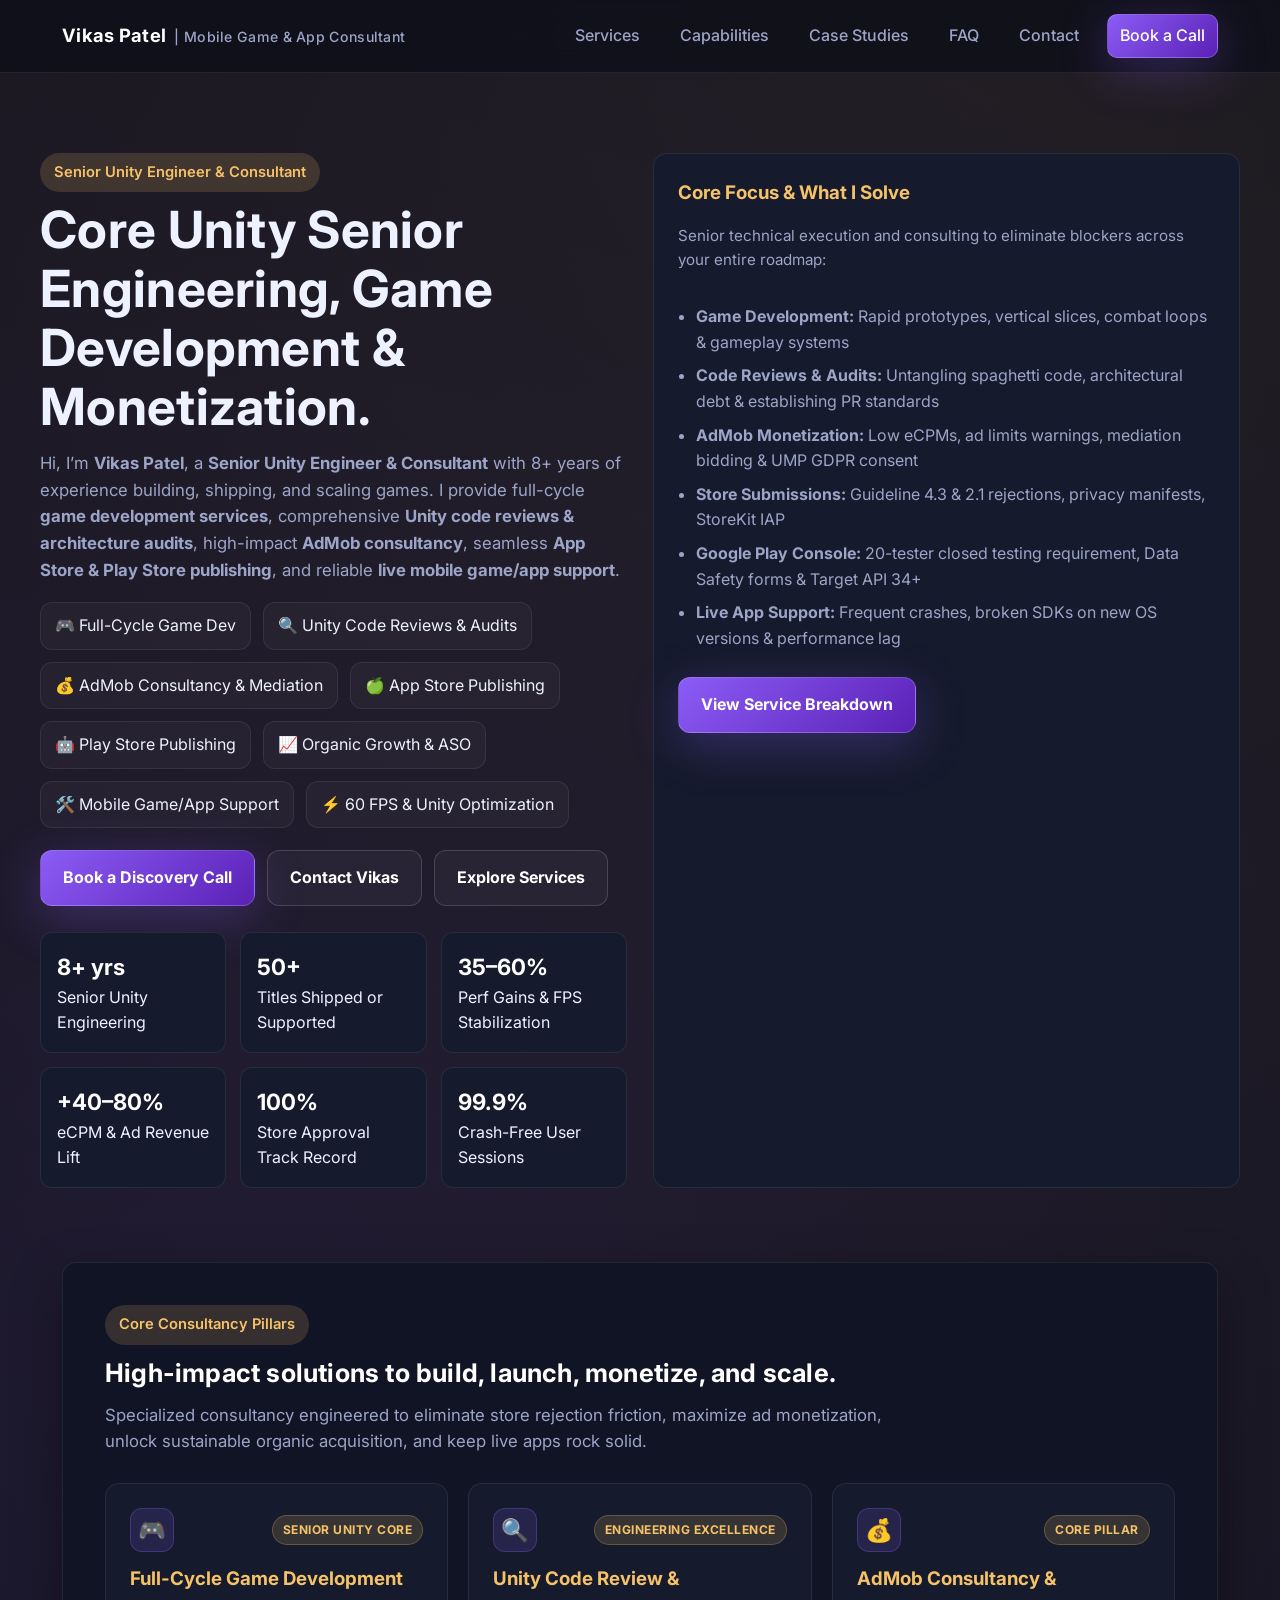
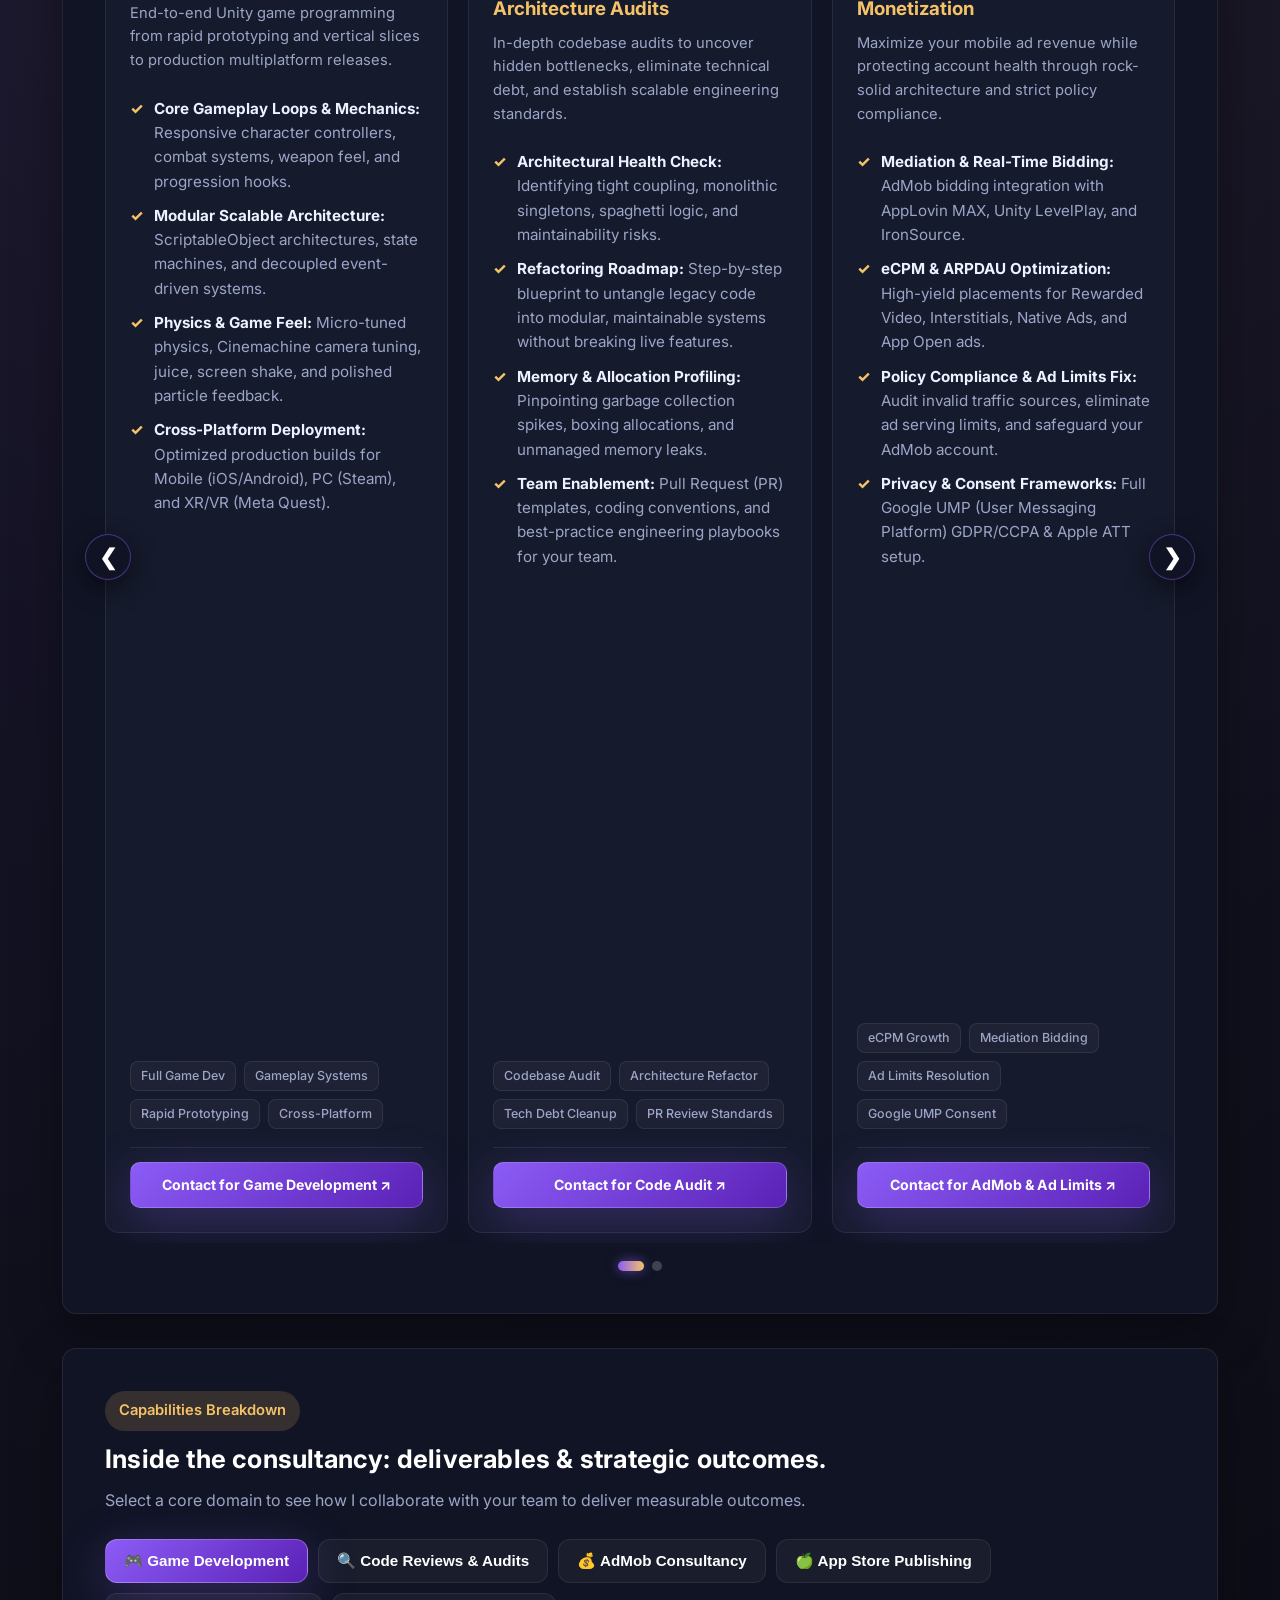
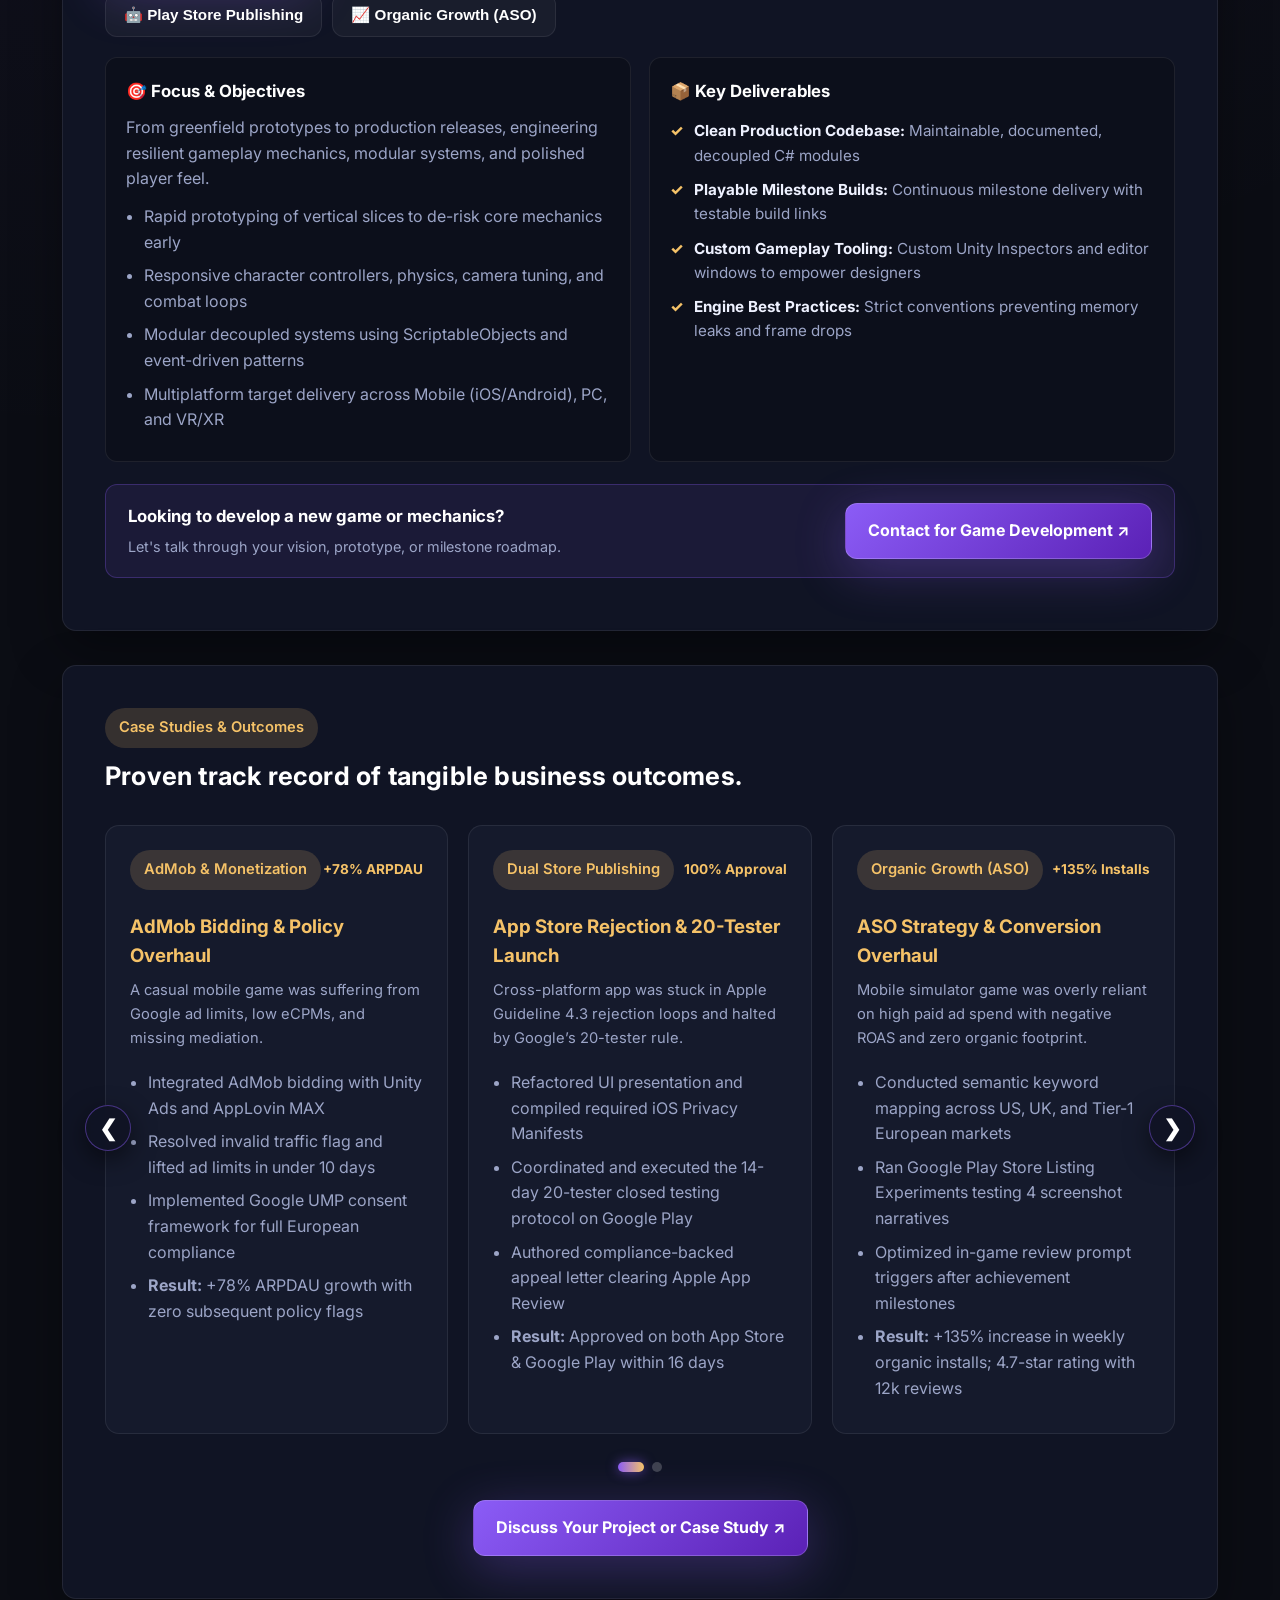
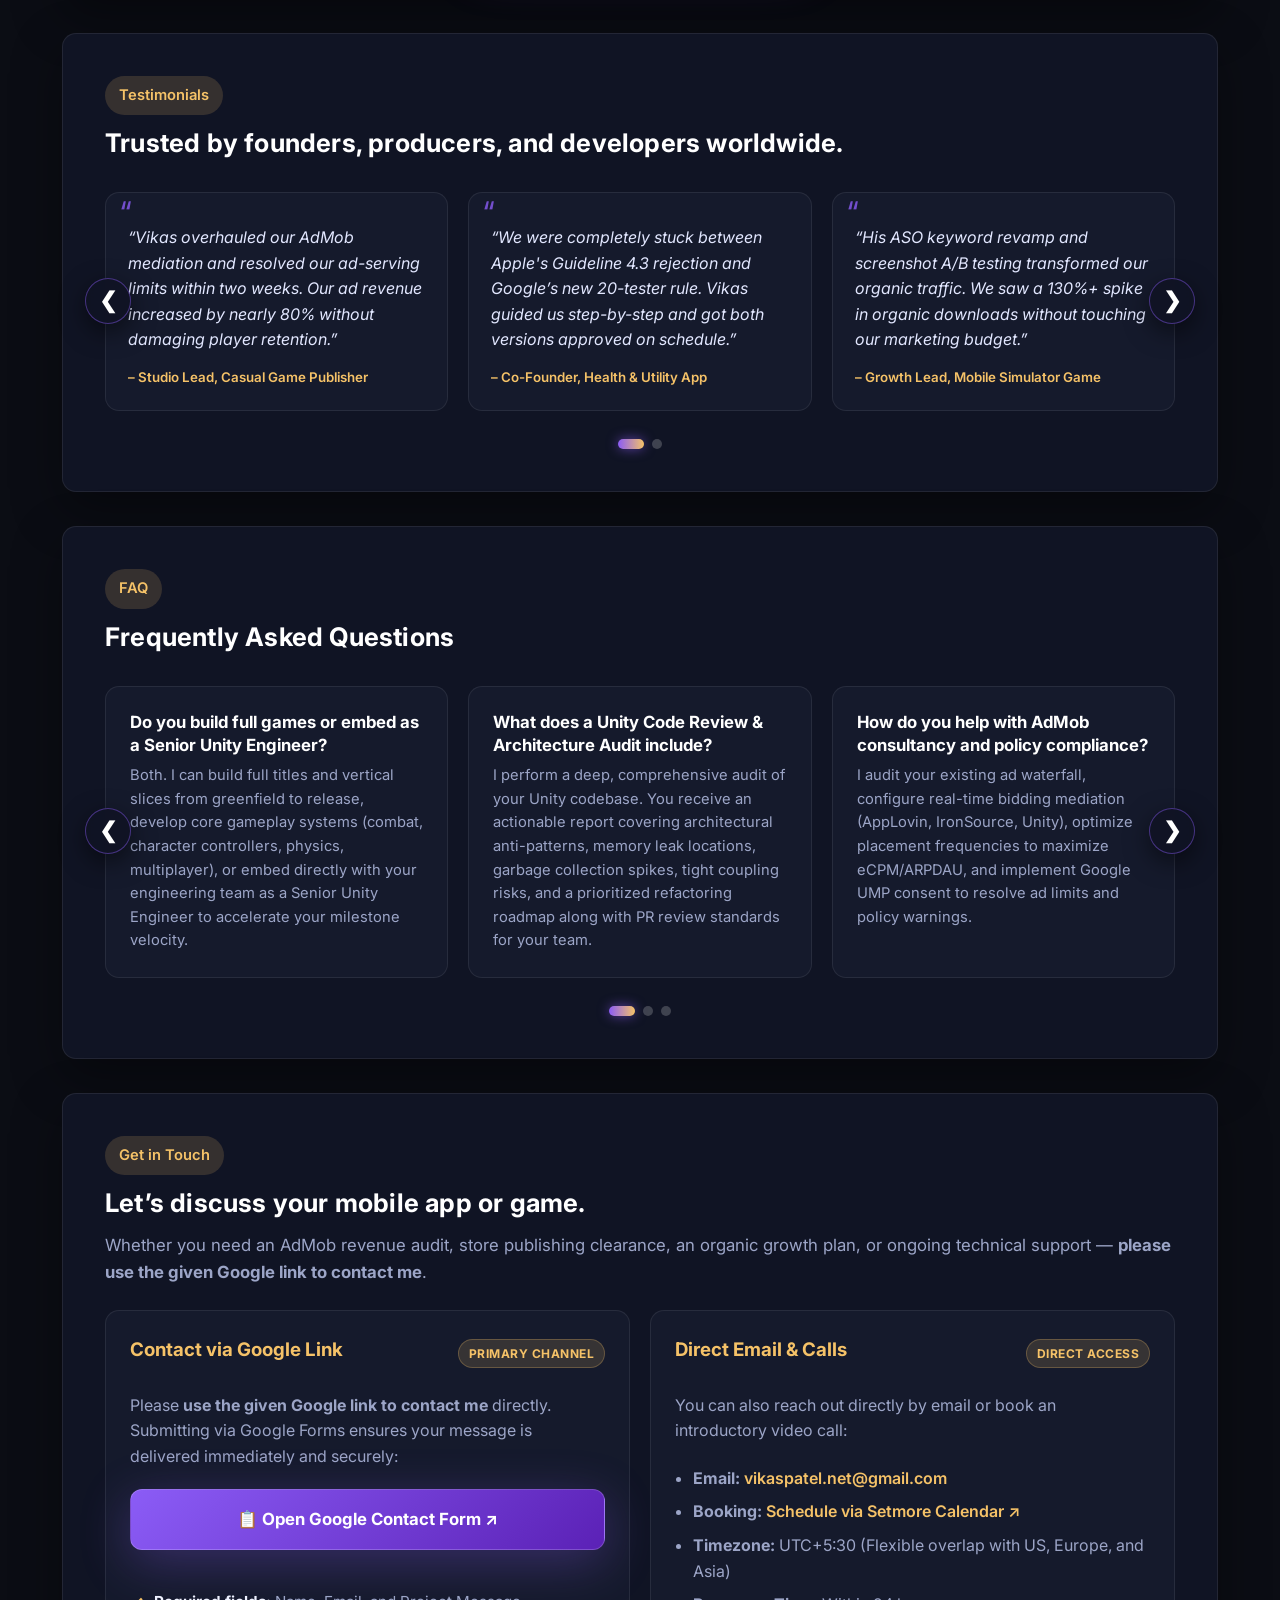
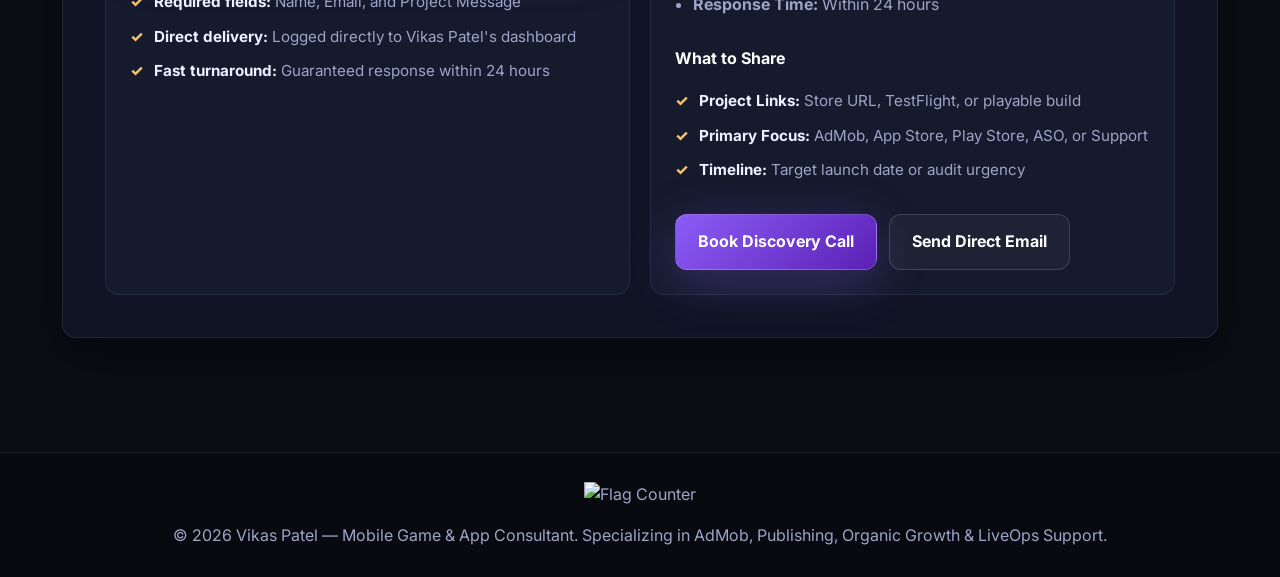
==== commit 69cc3690: "Added: Flag Counter" ====
--- a/index.html
+++ b/index.html
@@ -964,7 +964,10 @@
   </main>
 
   <footer>
-    © <script>document.write(new Date().getFullYear())</script> Vikas Patel — Mobile Game & App Consultant. Specializing in AdMob, Publishing, Organic Growth & LiveOps Support.
+    <div class="flag-counter">
+      <a href="https://info.flagcounter.com/cXAM"><img src="https://s01.flagcounter.com/count/cXAM/bg_FFFFFF/txt_000000/border_CCCCCC/columns_4/maxflags_8/viewers_0/labels_0/pageviews_1/flags_0/percent_0/" alt="Flag Counter" border="0"></a>
+    </div>
+    <p style="margin:0;">© <script>document.write(new Date().getFullYear())</script> Vikas Patel — Mobile Game & App Consultant. Specializing in AdMob, Publishing, Organic Growth & LiveOps Support.</p>
   </footer>
 
   <script>
--- a/styles.css
+++ b/styles.css
@@ -560,6 +560,8 @@
 
 /* Footer */
 footer { text-align: center; padding: 28px; color: var(--muted); border-top: 1px solid var(--border); background: rgba(0,0,0,0.25); }
+.flag-counter { margin-bottom: 16px; }
+.flag-counter img { border-radius: 0; vertical-align: middle; }
 
 /* Responsive */
 @media (max-width: 768px) {
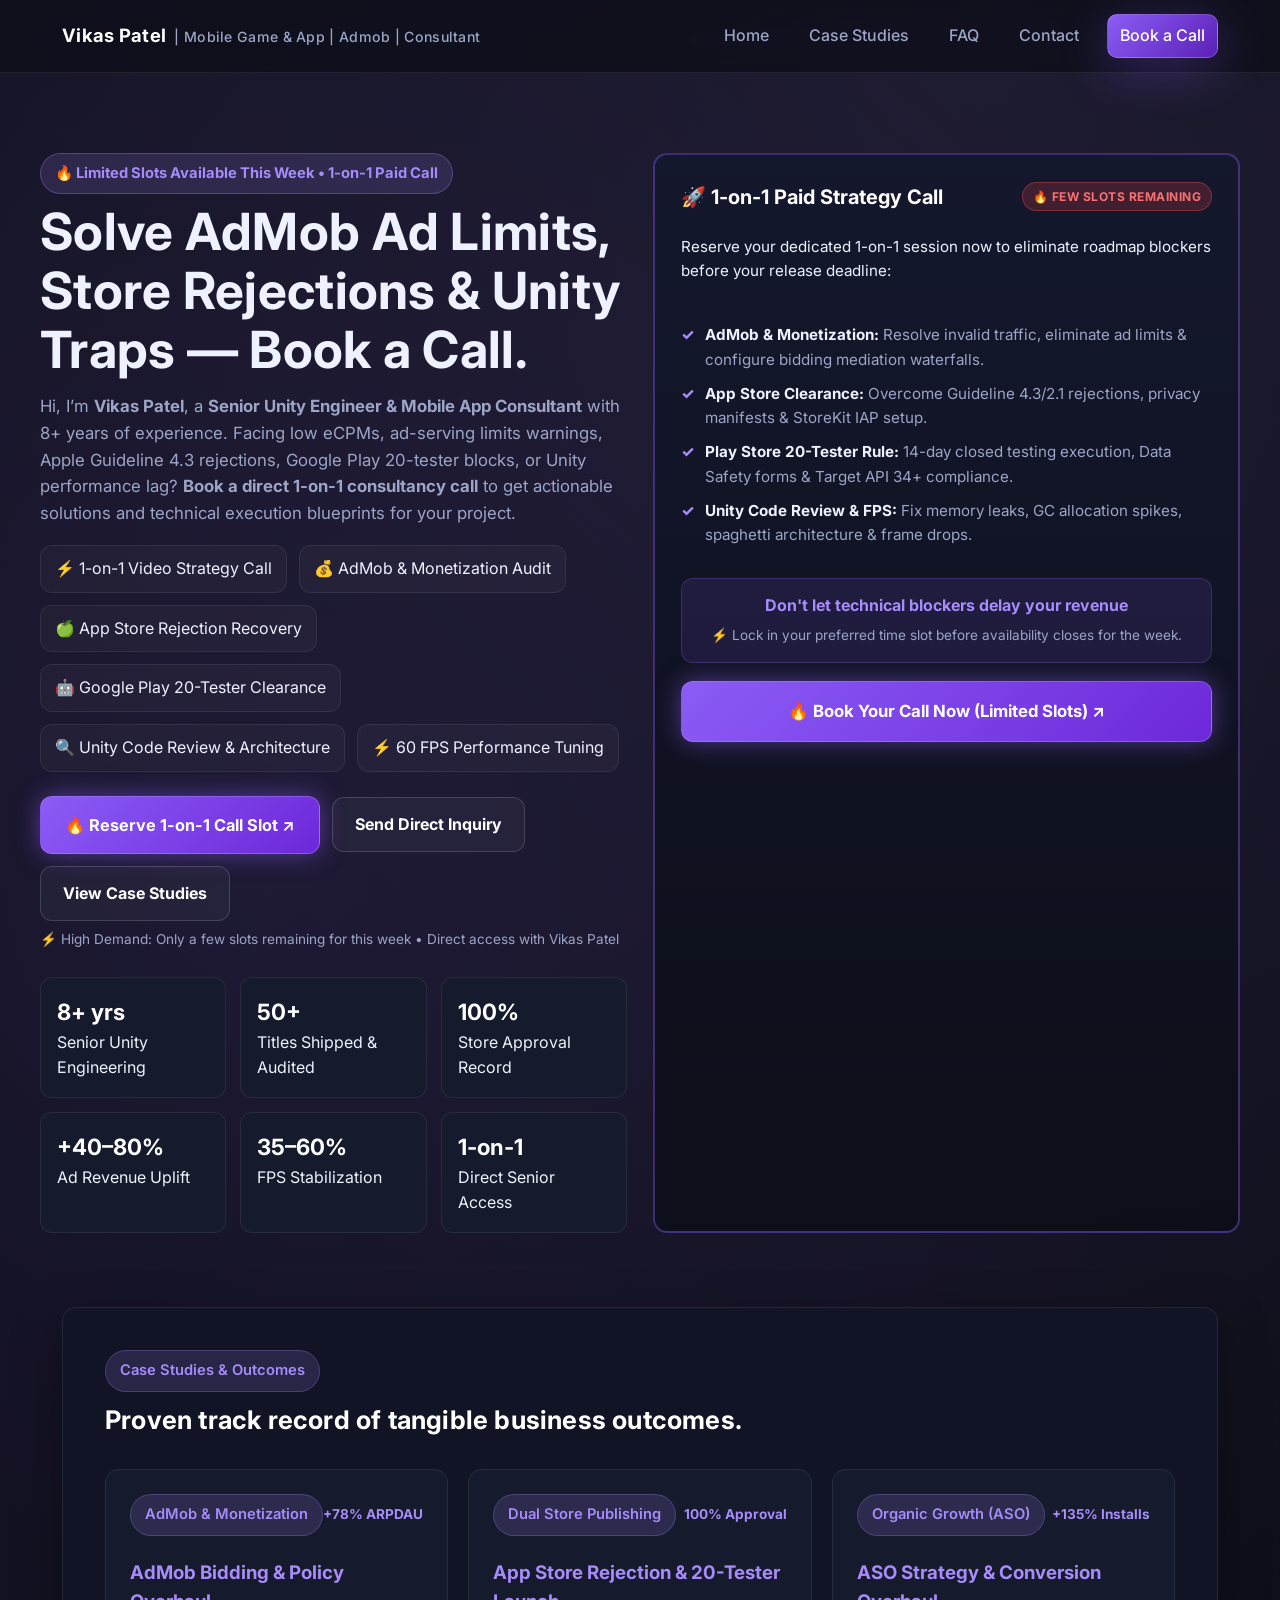
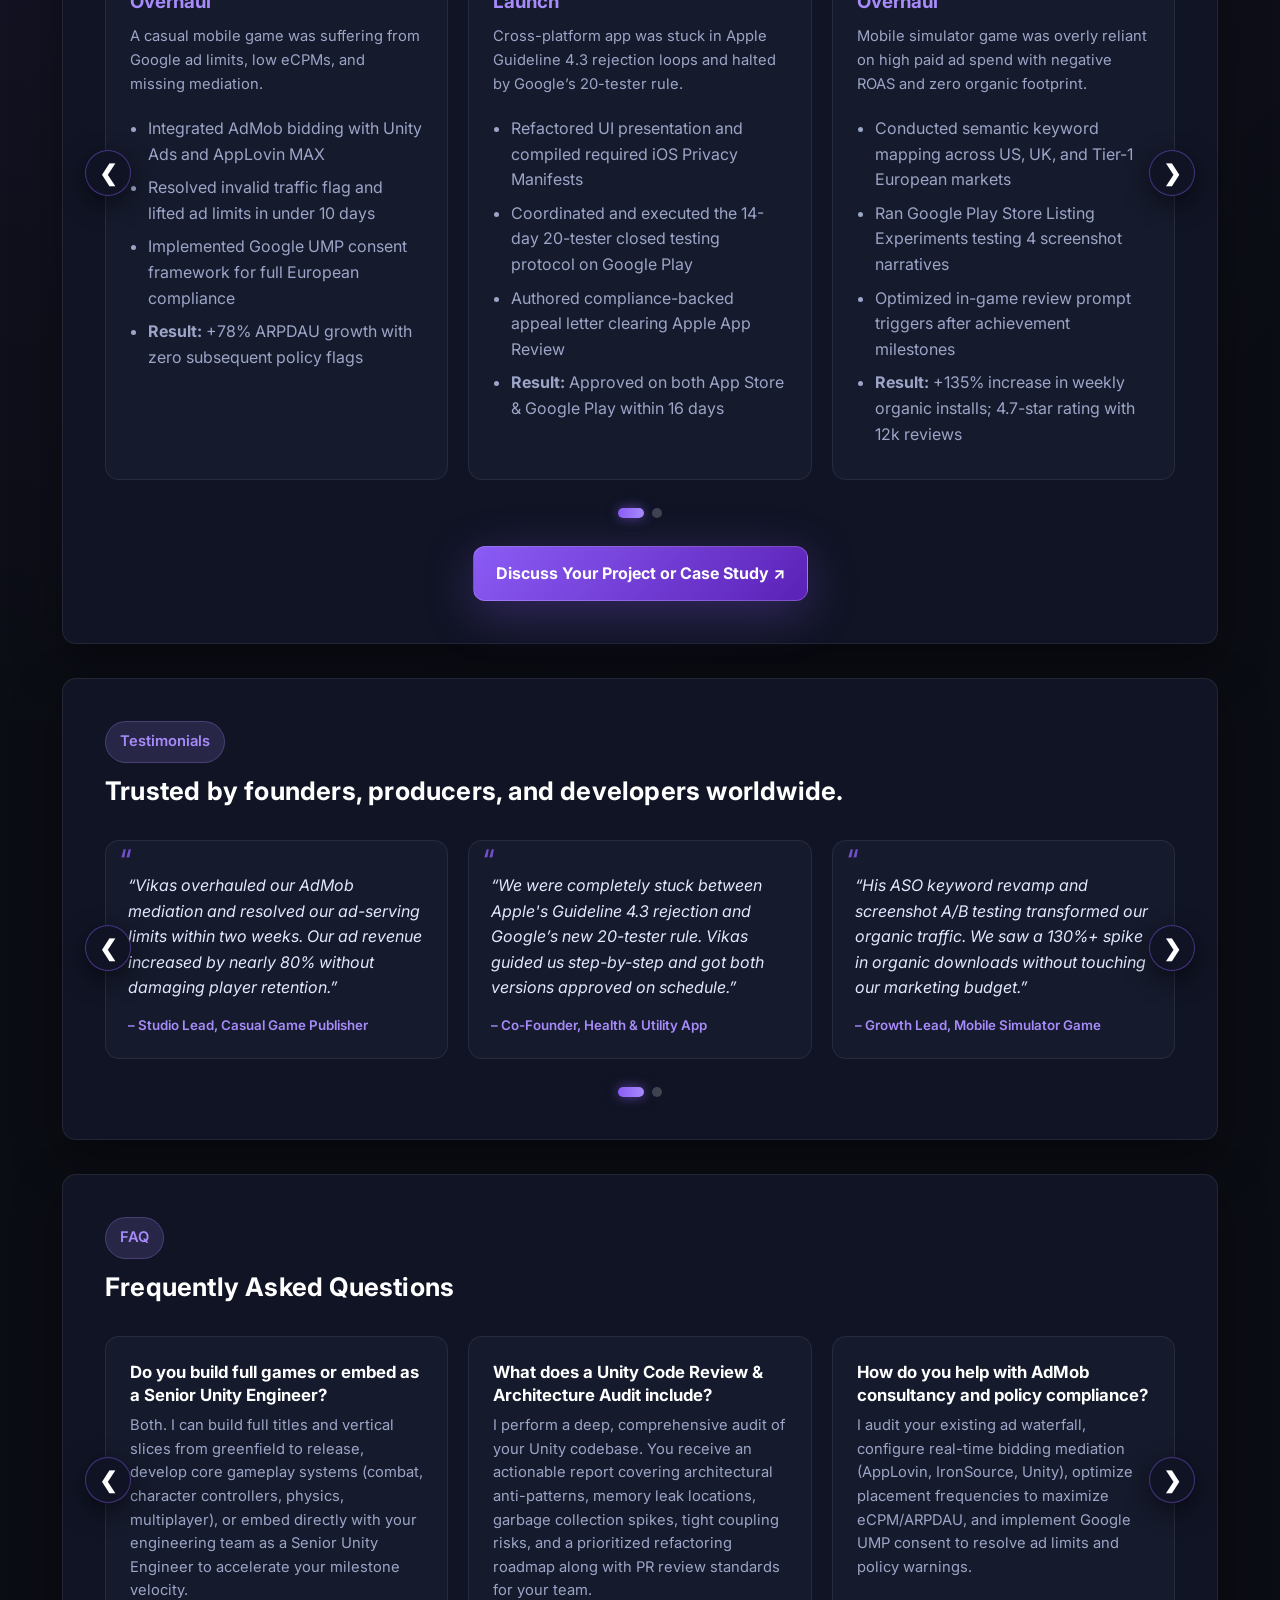
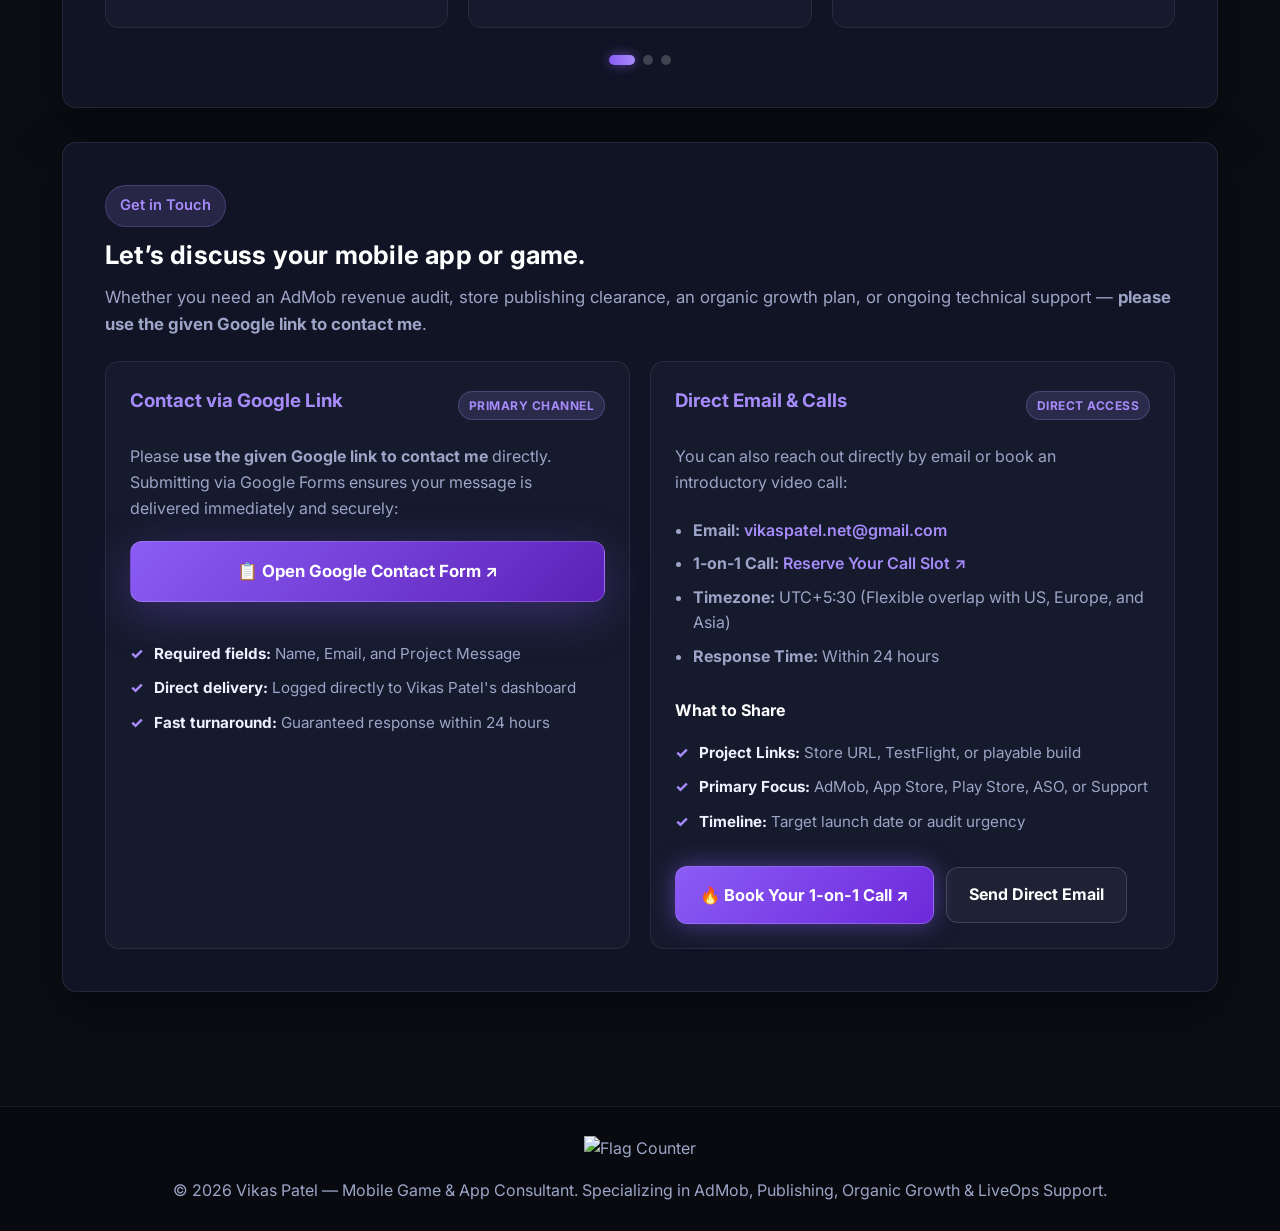
==== commit 2b6be880: "Updated: site design" ====
--- a/index.html
+++ b/index.html
@@ -246,15 +246,14 @@
 <body>
   <nav>
     <div class="nav-inner">
-      <a href="#" class="brand">Vikas Patel <span class="brand-tagline">| Mobile Game & App Consultant</span></a>
+      <a href="#home" class="brand">Vikas Patel <span class="brand-tagline"> | Mobile Game & App | Admob | Consultant</span></a>
       <button class="nav-toggle" id="navToggle" aria-label="Toggle navigation menu" aria-expanded="false">
         <span></span>
         <span></span>
         <span></span>
       </button>
       <div class="nav-links" id="navLinks">
-        <a href="#services">Services</a>
-        <a href="#deep-dive">Capabilities</a>
+        <a href="#home">Home</a>
         <a href="#portfolio">Case Studies</a>
         <a href="#faq">FAQ</a>
         <a href="#contact">Contact</a>
@@ -263,456 +262,73 @@
     </div>
   </nav>
 
-  <header>
+  <header id="home">
     <div class="hero">
       <div class="hero-text">
-        <div class="badge">Senior Unity Engineer & Consultant</div>
-        <h1>Core Unity Senior Engineering, Game Development & Monetization.</h1>
-        <p>Hi, I’m <strong>Vikas Patel</strong>, a <strong>Senior Unity Engineer & Consultant</strong> with 8+ years of experience building, shipping, and scaling games. I provide full-cycle <strong>game development services</strong>, comprehensive <strong>Unity code reviews & architecture audits</strong>, high-impact <strong>AdMob consultancy</strong>, seamless <strong>App Store & Play Store publishing</strong>, and reliable <strong>live mobile game/app support</strong>.</p>
+        <div class="badge" style="background: rgba(167, 139, 250, 0.15); color: var(--accent); border: 1px solid rgba(167,139,250,0.3); font-weight:700;">
+          🔥 Limited Slots Available This Week • 1-on-1 Paid Call
+        </div>
+        <h1>Solve AdMob Ad Limits, Store Rejections & Unity Traps — Book a Call.</h1>
+        <p>Hi, I’m <strong>Vikas Patel</strong>, a <strong>Senior Unity Engineer & Mobile App Consultant</strong> with 8+ years of experience. Facing low eCPMs, ad-serving limits warnings, Apple Guideline 4.3 rejections, Google Play 20-tester blocks, or Unity performance lag? <strong>Book a direct 1-on-1 consultancy call</strong> to get actionable solutions and technical execution blueprints for your project.</p>
         
         <div class="meta">
-          <div class="chip">🎮 Full-Cycle Game Dev</div>
-          <div class="chip">🔍 Unity Code Reviews & Audits</div>
-          <div class="chip">💰 AdMob Consultancy & Mediation</div>
-          <div class="chip">🍏 App Store Publishing</div>
-          <div class="chip">🤖 Play Store Publishing</div>
-          <div class="chip">📈 Organic Growth & ASO</div>
-          <div class="chip">🛠️ Mobile Game/App Support</div>
-          <div class="chip">⚡ 60 FPS & Unity Optimization</div>
-        </div>
-
-        <div class="cta-row">
-          <a class="btn" href="https://bookvikaspatel.setmore.com/" target="_blank" rel="noopener noreferrer">Book a Discovery Call</a>
-          <a class="btn ghost" href="#contact">Contact Vikas</a>
-          <a class="btn ghost" href="#services">Explore Services</a>
-        </div>
+          <div class="chip">⚡ 1-on-1 Video Strategy Call</div>
+          <div class="chip">💰 AdMob & Monetization Audit</div>
+          <div class="chip">🍏 App Store Rejection Recovery</div>
+          <div class="chip">🤖 Google Play 20-Tester Clearance</div>
+          <div class="chip">🔍 Unity Code Review & Architecture</div>
+          <div class="chip">⚡ 60 FPS Performance Tuning</div>
+        </div>
+
+        <div class="cta-row" style="margin-top:24px;">
+          <a class="btn btn-booking" href="https://bookvikaspatel.setmore.com/" target="_blank" rel="noopener noreferrer">
+            🔥 Reserve 1-on-1 Call Slot ↗
+          </a>
+          <a class="btn ghost" href="#contact">Send Direct Inquiry</a>
+          <a class="btn ghost" href="#portfolio">View Case Studies</a>
+        </div>
+        <p style="font-size:0.85rem; color:var(--muted); margin-top:8px;">
+          ⚡ High Demand: Only a few slots remaining for this week • Direct access with Vikas Patel
+        </p>
 
         <div class="stats">
           <div class="stat"><strong>8+ yrs</strong><span>Senior Unity Engineering</span></div>
-          <div class="stat"><strong>50+</strong><span>Titles Shipped or Supported</span></div>
-          <div class="stat"><strong>35–60%</strong><span>Perf Gains & FPS Stabilization</span></div>
-          <div class="stat"><strong>+40–80%</strong><span>eCPM & Ad Revenue Lift</span></div>
-          <div class="stat"><strong>100%</strong><span>Store Approval Track Record</span></div>
-          <div class="stat"><strong>99.9%</strong><span>Crash-Free User Sessions</span></div>
+          <div class="stat"><strong>50+</strong><span>Titles Shipped & Audited</span></div>
+          <div class="stat"><strong>100%</strong><span>Store Approval Record</span></div>
+          <div class="stat"><strong>+40–80%</strong><span>Ad Revenue Uplift</span></div>
+          <div class="stat"><strong>35–60%</strong><span>FPS Stabilization</span></div>
+          <div class="stat"><strong>1-on-1</strong><span>Direct Senior Access</span></div>
         </div>
       </div>
 
-      <div class="card">
-        <h3>Core Focus & What I Solve</h3>
-        <p style="margin-bottom: 12px; font-size: 0.95rem;">Senior technical execution and consulting to eliminate blockers across your entire roadmap:</p>
-        <ul class="list">
-          <li><strong>Game Development:</strong> Rapid prototypes, vertical slices, combat loops & gameplay systems</li>
-          <li><strong>Code Reviews & Audits:</strong> Untangling spaghetti code, architectural debt & establishing PR standards</li>
-          <li><strong>AdMob Monetization:</strong> Low eCPMs, ad limits warnings, mediation bidding & UMP GDPR consent</li>
-          <li><strong>Store Submissions:</strong> Guideline 4.3 & 2.1 rejections, privacy manifests, StoreKit IAP</li>
-          <li><strong>Google Play Console:</strong> 20-tester closed testing requirement, Data Safety forms & Target API 34+</li>
-          <li><strong>Live App Support:</strong> Frequent crashes, broken SDKs on new OS versions & performance lag</li>
+      <!-- High-Converting Booking Card with FOMO -->
+      <div class="card" style="border: 2px solid rgba(139, 92, 246, 0.4); background: linear-gradient(180deg, rgba(20,24,45,0.95), rgba(12,14,24,0.95)); padding: 26px;">
+        <div class="card-header-row" style="margin-bottom: 14px;">
+          <h3 style="color:#fff; font-size:1.25rem; margin:0;">🚀 1-on-1 Paid Strategy Call</h3>
+          <span class="card-badge" style="background:rgba(239,68,68,0.2); color:#f87171; border-color:rgba(239,68,68,0.4);">🔥 Few Slots Remaining</span>
+        </div>
+        <p style="margin-bottom: 16px; font-size: 0.95rem; color: var(--text);">Reserve your dedicated 1-on-1 session now to eliminate roadmap blockers before your release deadline:</p>
+        
+        <ul class="check-list" style="margin-bottom: 20px;">
+          <li><strong>AdMob & Monetization:</strong> Resolve invalid traffic, eliminate ad limits & configure bidding mediation waterfalls.</li>
+          <li><strong>App Store Clearance:</strong> Overcome Guideline 4.3/2.1 rejections, privacy manifests & StoreKit IAP setup.</li>
+          <li><strong>Play Store 20-Tester Rule:</strong> 14-day closed testing execution, Data Safety forms & Target API 34+ compliance.</li>
+          <li><strong>Unity Code Review & FPS:</strong> Fix memory leaks, GC allocation spikes, spaghetti architecture & frame drops.</li>
         </ul>
-        <div class="cta-row" style="margin-top:18px;">
-          <a class="btn" href="#deep-dive">View Service Breakdown</a>
-        </div>
+
+        <div style="background: rgba(139,92,246,0.12); padding: 14px; border-radius: 12px; border: 1px solid rgba(139,92,246,0.25); text-align: center; margin-bottom: 18px;">
+          <strong style="color: var(--accent); display: block; font-size: 1rem; margin-bottom: 4px;">Don't let technical blockers delay your revenue</strong>
+          <span style="font-size: 0.85rem; color: var(--muted);">⚡ Lock in your preferred time slot before availability closes for the week.</span>
+        </div>
+
+        <a class="btn btn-booking" href="https://bookvikaspatel.setmore.com/" target="_blank" rel="noopener noreferrer" style="width:100%; text-align:center; justify-content:center; padding:16px; font-size:1.05rem;">
+          🔥 Book Your Call Now (Limited Slots) ↗
+        </a>
       </div>
     </div>
   </header>
 
   <main class="shell">
-    <!-- CORE CONSULTANCY SERVICES -->
-    <section id="services">
-      <div class="badge">Core Consultancy Pillars</div>
-      <h2>High-impact solutions to build, launch, monetize, and scale.</h2>
-      <p style="max-width: 820px; font-size: 1.05rem;">Specialized consultancy engineered to eliminate store rejection friction, maximize ad monetization, unlock sustainable organic acquisition, and keep live apps rock solid.</p>
-
-      <div class="slider-wrapper">
-        <button class="slider-nav-arrow prev" aria-label="Previous services" title="Previous Slide">❮</button>
-        <button class="slider-nav-arrow next" aria-label="Next services" title="Next Slide">❯</button>
-
-        <div class="slider-viewport">
-          <div class="slider-track">
-            <!-- Service: Full-Cycle Game Development -->
-            <div class="slider-slide">
-              <div class="card" id="gamedev">
-                <div class="card-header-row">
-                  <div class="service-icon">🎮</div>
-                  <span class="card-badge">Senior Unity Core</span>
-                </div>
-                <h3>Full-Cycle Game Development</h3>
-                <p>End-to-end Unity game programming from rapid prototyping and vertical slices to production multiplatform releases.</p>
-                <ul class="check-list">
-                  <li><strong>Core Gameplay Loops & Mechanics:</strong> Responsive character controllers, combat systems, weapon feel, and progression hooks.</li>
-                  <li><strong>Modular Scalable Architecture:</strong> ScriptableObject architectures, state machines, and decoupled event-driven systems.</li>
-                  <li><strong>Physics & Game Feel:</strong> Micro-tuned physics, Cinemachine camera tuning, juice, screen shake, and polished particle feedback.</li>
-                  <li><strong>Cross-Platform Deployment:</strong> Optimized production builds for Mobile (iOS/Android), PC (Steam), and XR/VR (Meta Quest).</li>
-                </ul>
-                <div class="tag-list">
-                  <span class="tag-item">Full Game Dev</span>
-                  <span class="tag-item">Gameplay Systems</span>
-                  <span class="tag-item">Rapid Prototyping</span>
-                  <span class="tag-item">Cross-Platform</span>
-                </div>
-                <div class="card-cta">
-                  <a class="btn btn-card" href="#contact">Contact for Game Development ↗</a>
-                </div>
-              </div>
-            </div>
-
-            <!-- Service: Unity Code Reviews & Architecture Audits -->
-            <div class="slider-slide">
-              <div class="card" id="codereview">
-                <div class="card-header-row">
-                  <div class="service-icon">🔍</div>
-                  <span class="card-badge">Engineering Excellence</span>
-                </div>
-                <h3>Unity Code Review & Architecture Audits</h3>
-                <p>In-depth codebase audits to uncover hidden bottlenecks, eliminate technical debt, and establish scalable engineering standards.</p>
-                <ul class="check-list">
-                  <li><strong>Architectural Health Check:</strong> Identifying tight coupling, monolithic singletons, spaghetti logic, and maintainability risks.</li>
-                  <li><strong>Refactoring Roadmap:</strong> Step-by-step blueprint to untangle legacy code into modular, maintainable systems without breaking live features.</li>
-                  <li><strong>Memory & Allocation Profiling:</strong> Pinpointing garbage collection spikes, boxing allocations, and unmanaged memory leaks.</li>
-                  <li><strong>Team Enablement:</strong> Pull Request (PR) templates, coding conventions, and best-practice engineering playbooks for your team.</li>
-                </ul>
-                <div class="tag-list">
-                  <span class="tag-item">Codebase Audit</span>
-                  <span class="tag-item">Architecture Refactor</span>
-                  <span class="tag-item">Tech Debt Cleanup</span>
-                  <span class="tag-item">PR Review Standards</span>
-                </div>
-                <div class="card-cta">
-                  <a class="btn btn-card" href="#contact">Contact for Code Audit ↗</a>
-                </div>
-              </div>
-            </div>
-
-            <!-- Pillar 1: AdMob Consultancy -->
-            <div class="slider-slide">
-              <div class="card" id="admob">
-                <div class="card-header-row">
-                  <div class="service-icon">💰</div>
-                  <span class="card-badge">Core Pillar</span>
-                </div>
-                <h3>AdMob Consultancy & Monetization</h3>
-                <p>Maximize your mobile ad revenue while protecting account health through rock-solid architecture and strict policy compliance.</p>
-                <ul class="check-list">
-                  <li><strong>Mediation & Real-Time Bidding:</strong> AdMob bidding integration with AppLovin MAX, Unity LevelPlay, and IronSource.</li>
-                  <li><strong>eCPM & ARPDAU Optimization:</strong> High-yield placements for Rewarded Video, Interstitials, Native Ads, and App Open ads.</li>
-                  <li><strong>Policy Compliance & Ad Limits Fix:</strong> Audit invalid traffic sources, eliminate ad serving limits, and safeguard your AdMob account.</li>
-                  <li><strong>Privacy & Consent Frameworks:</strong> Full Google UMP (User Messaging Platform) GDPR/CCPA & Apple ATT setup.</li>
-                </ul>
-                <div class="tag-list">
-                  <span class="tag-item">eCPM Growth</span>
-                  <span class="tag-item">Mediation Bidding</span>
-                  <span class="tag-item">Ad Limits Resolution</span>
-                  <span class="tag-item">Google UMP Consent</span>
-                </div>
-                <div class="card-cta">
-                  <a class="btn btn-card" href="#contact">Contact for AdMob & Ad Limits ↗</a>
-                </div>
-              </div>
-            </div>
-
-            <!-- Pillar 2: App Store Publishing -->
-            <div class="slider-slide">
-              <div class="card" id="appstore">
-                <div class="card-header-row">
-                  <div class="service-icon">🍏</div>
-                  <span class="card-badge">Core Pillar</span>
-                </div>
-                <h3>App Store Publishing</h3>
-                <p>Frictionless Apple App Store clearance from certificates and provisioning profiles to complex review rejection appeals.</p>
-                <ul class="check-list">
-                  <li><strong>End-to-End Submission & TestFlight:</strong> Certificate generation, Bundle IDs, provisioning profiles, and automated TestFlight builds.</li>
-                  <li><strong>Rejection Rescue:</strong> Resolving Guideline 4.3 (Design/Spam), 2.1 (App Completeness), and 5.1.1 (Privacy) rejections.</li>
-                  <li><strong>Privacy Manifests:</strong> Comprehensive <code>PrivacyInfo.xcprivacy</code> creation and third-party SDK signature compliance.</li>
-                  <li><strong>StoreKit & IAP Setup:</strong> Seamless integration of in-app purchases, subscriptions, and server receipt verification.</li>
-                </ul>
-                <div class="tag-list">
-                  <span class="tag-item">App Store Connect</span>
-                  <span class="tag-item">Rejection Recovery</span>
-                  <span class="tag-item">Privacy Manifest</span>
-                  <span class="tag-item">StoreKit IAP</span>
-                </div>
-                <div class="card-cta">
-                  <a class="btn btn-card" href="#contact">Contact for App Store Publishing ↗</a>
-                </div>
-              </div>
-            </div>
-
-            <!-- Pillar 3: Play Store Publishing -->
-            <div class="slider-slide">
-              <div class="card" id="playstore">
-                <div class="card-header-row">
-                  <div class="service-icon">🤖</div>
-                  <span class="card-badge">Core Pillar</span>
-                </div>
-                <h3>Play Store Publishing</h3>
-                <p>Navigate Google Play’s strictest policies, satisfy testing mandates, and achieve stable production track rollouts.</p>
-                <ul class="check-list">
-                  <li><strong>20-Tester Closed Testing:</strong> Complete coordination and execution to satisfy Google’s 20-tester / 14-day mandatory rule.</li>
-                  <li><strong>Data Safety & Compliance Forms:</strong> Accurate data collection declarations, sensitive permission audits, and target API upgrades (Android 14/15).</li>
-                  <li><strong>Release Pipeline Management:</strong> Internal, Closed, Open, and Staged Production rollouts with zero account penalties.</li>
-                  <li><strong>Policy Violation Remediation:</strong> Unblocking rejected app bundles, resolving warnings, and filing winning appeals.</li>
-                </ul>
-                <div class="tag-list">
-                  <span class="tag-item">Play Console</span>
-                  <span class="tag-item">20-Tester Requirement</span>
-                  <span class="tag-item">Data Safety Form</span>
-                  <span class="tag-item">Target API 34+</span>
-                </div>
-                <div class="card-cta">
-                  <a class="btn btn-card" href="#contact">Contact for Play Store & 20 Testers ↗</a>
-                </div>
-              </div>
-            </div>
-
-            <!-- Pillar 4: Organic Growth & ASO -->
-            <div class="slider-slide">
-              <div class="card" id="growth">
-                <div id="aso"></div>
-                <div class="card-header-row">
-                  <div class="service-icon">📈</div>
-                  <span class="card-badge">Core Pillar</span>
-                </div>
-                <h3>Organic Growth & ASO (App Store Optimization)</h3>
-                <p>Stop draining marketing budget on paid user acquisition alone. Turn your iOS & Android store pages into compounding organic download engines with data-driven ASO.</p>
-                <ul class="check-list">
-                  <li><strong>Algorithmic Keyword Indexing:</strong> Comprehensive keyword research targeting high-volume, low-competition terms for Apple App Store (100-character field, subtitle) and Google Play (keyword density across Title, Short & Long description).</li>
-                  <li><strong>Store Listing Experiments (A/B Testing):</strong> Statistical CRO experiments on Google Play Console and Apple Product Page Optimization (PPO) to maximize tap-to-install conversion.</li>
-                  <li><strong>Conversion Rate Optimization (CRO):</strong> High-converting visual narratives, icon A/B testing, gameplay screenshots, and promo video thumbnails.</li>
-                  <li><strong>Custom Product Pages (CPP) & Localization:</strong> Segmented Custom Product Pages and multi-language store metadata across US, UK, and global Tier-1 markets.</li>
-                  <li><strong>Ratings & Review Acceleration:</strong> In-app smart review prompt funnels timed to player dopamine peaks, cultivating 4.5+ star social proof that elevates store algorithm rank.</li>
-                </ul>
-                <div class="tag-list">
-                  <span class="tag-item">App Store Optimization (ASO)</span>
-                  <span class="tag-item">Keyword Ranking</span>
-                  <span class="tag-item">Google Play Experiments</span>
-                  <span class="tag-item">Apple PPO & CPP</span>
-                  <span class="tag-item">Conversion Rate (CRO)</span>
-                  <span class="tag-item">Organic Installs</span>
-                </div>
-                <div class="card-cta">
-                  <a class="btn btn-card" href="#contact">Contact for ASO & Organic Growth ↗</a>
-                </div>
-              </div>
-            </div>
-          </div>
-        </div>
-        <div class="slider-dots"></div>
-      </div>
-    </section>
-
-    <!-- CAPABILITIES DEEP DIVE (TABS) -->
-    <section id="deep-dive">
-      <div class="badge">Capabilities Breakdown</div>
-      <h2>Inside the consultancy: deliverables & strategic outcomes.</h2>
-      <p>Select a core domain to see how I collaborate with your team to deliver measurable outcomes.</p>
-
-      <div class="tabs">
-        <div class="tab-buttons">
-          <button class="tab-button active" data-tab="gamedev">🎮 Game Development</button>
-          <button class="tab-button" data-tab="codereview">🔍 Code Reviews & Audits</button>
-          <button class="tab-button" data-tab="admob">💰 AdMob Consultancy</button>
-          <button class="tab-button" data-tab="appstore">🍏 App Store Publishing</button>
-          <button class="tab-button" data-tab="playstore">🤖 Play Store Publishing</button>
-          <button class="tab-button" data-tab="growth">📈 Organic Growth (ASO)</button>
-        </div>
-
-        <div class="tab-panels">
-          <!-- TAB: GAME DEV -->
-          <div class="tab-panel active" id="tab-gamedev">
-            <div class="tab-detail-grid">
-              <div class="tab-box">
-                <h4>🎯 Focus & Objectives</h4>
-                <p>From greenfield prototypes to production releases, engineering resilient gameplay mechanics, modular systems, and polished player feel.</p>
-                <ul class="list">
-                  <li>Rapid prototyping of vertical slices to de-risk core mechanics early</li>
-                  <li>Responsive character controllers, physics, camera tuning, and combat loops</li>
-                  <li>Modular decoupled systems using ScriptableObjects and event-driven patterns</li>
-                  <li>Multiplatform target delivery across Mobile (iOS/Android), PC, and VR/XR</li>
-                </ul>
-              </div>
-              <div class="tab-box">
-                <h4>📦 Key Deliverables</h4>
-                <ul class="check-list">
-                  <li><strong>Clean Production Codebase:</strong> Maintainable, documented, decoupled C# modules</li>
-                  <li><strong>Playable Milestone Builds:</strong> Continuous milestone delivery with testable build links</li>
-                  <li><strong>Custom Gameplay Tooling:</strong> Custom Unity Inspectors and editor windows to empower designers</li>
-                  <li><strong>Engine Best Practices:</strong> Strict conventions preventing memory leaks and frame drops</li>
-                </ul>
-              </div>
-            </div>
-            <div class="tab-cta-banner">
-              <div class="tab-cta-text">
-                <strong>Looking to develop a new game or mechanics?</strong>
-                <span>Let's talk through your vision, prototype, or milestone roadmap.</span>
-              </div>
-              <a class="btn" href="#contact">Contact for Game Development ↗</a>
-            </div>
-          </div>
-
-          <!-- TAB: CODE REVIEW -->
-          <div class="tab-panel" id="tab-codereview">
-            <div class="tab-detail-grid">
-              <div class="tab-box">
-                <h4>🎯 Focus & Objectives</h4>
-                <p>Diagnose architectural friction, identify hidden performance traps, and transform brittle codebases into clean, scalable software.</p>
-                <ul class="list">
-                  <li>Exhaustive review of project architecture, script dependencies, and singleton sprawl</li>
-                  <li>Detection of hidden garbage collection spikes, boxing, and native-to-managed overhead</li>
-                  <li>Actionable refactoring roadmap prioritizing quick wins and high-impact structural fixes</li>
-                  <li>Team workflow review: Git branching standards, PR conventions, and automated build checks</li>
-                </ul>
-              </div>
-              <div class="tab-box">
-                <h4>📦 Key Deliverables</h4>
-                <ul class="check-list">
-                  <li><strong>Prioritized Code Audit Report:</strong> Detailed breakdown of critical, high, and moderate issues</li>
-                  <li><strong>Refactoring Blueprint:</strong> Step-by-step migration plan that prevents regressions in live features</li>
-                  <li><strong>PR Review Checklist:</strong> Standardized pull-request checklist for engineering teams</li>
-                  <li><strong>Architecture Consultation:</strong> 1-on-1 walkthrough session with your lead engineers</li>
-                </ul>
-              </div>
-            </div>
-            <div class="tab-cta-banner">
-              <div class="tab-cta-text">
-                <strong>Ready to audit your Unity codebase?</strong>
-                <span>Get a prioritized architecture and memory audit report for your team.</span>
-              </div>
-              <a class="btn" href="#contact">Request Codebase Audit ↗</a>
-            </div>
-          </div>
-
-          <!-- TAB: ADMOB -->
-          <div class="tab-panel" id="tab-admob">
-            <div class="tab-detail-grid">
-              <div class="tab-box">
-                <h4>🎯 Focus & Objectives</h4>
-                <p>Turn ad monetization from an afterthought into a predictable, scalable revenue machine without degrading retention or violating Google policies.</p>
-                <ul class="list">
-                  <li>Configure real-time bidding mediation with leading ad networks</li>
-                  <li>Build non-intrusive rewarded & interstitial ad loops</li>
-                  <li>Audit invalid traffic and eliminate Google ad-serving limits</li>
-                  <li>Implement Google UMP GDPR/CCPA and Apple ATT consent dialogs</li>
-                </ul>
-              </div>
-              <div class="tab-box">
-                <h4>📦 Key Deliverables</h4>
-                <ul class="check-list">
-                  <li><strong>Mediation Waterfall Architecture:</strong> Full bidding & waterfall integration report</li>
-                  <li><strong>Ad Placement Blueprint:</strong> Placement trigger timings, frequency caps & cooldown logic</li>
-                  <li><strong>Policy Compliance Review:</strong> Verification against Google AdMob policies to prevent strikes</li>
-                  <li><strong>Revenue Uplift:</strong> Documented eCPM and ARPDAU improvement post-launch</li>
-                </ul>
-              </div>
-            </div>
-            <div class="tab-cta-banner">
-              <div class="tab-cta-text">
-                <strong>Need help with AdMob mediation or ad-serving limits?</strong>
-                <span>Fix policy violations, resolve ad limits, and maximize your eCPM.</span>
-              </div>
-              <a class="btn" href="#contact">Contact for AdMob Consultation ↗</a>
-            </div>
-          </div>
-
-          <!-- TAB: APP STORE -->
-          <div class="tab-panel" id="tab-appstore">
-            <div class="tab-detail-grid">
-              <div class="tab-box">
-                <h4>🎯 Focus & Objectives</h4>
-                <p>Eliminate the friction and anxiety of Apple App Store submissions, certification errors, and strict human review guidelines.</p>
-                <ul class="list">
-                  <li>Configure Apple Developer Account, certificates, provisioning profiles & TestFlight</li>
-                  <li>Rapidly diagnose and appeal Guideline 4.3, 2.1, and 5.1.1 rejections</li>
-                  <li>Audit third-party SDKs for Apple Privacy Manifest requirements</li>
-                  <li>Set up StoreKit 2 in-app purchases, subscriptions, and receipt verification</li>
-                </ul>
-              </div>
-              <div class="tab-box">
-                <h4>📦 Key Deliverables</h4>
-                <ul class="check-list">
-                  <li><strong>End-to-End Store Approval:</strong> 100% production approval in App Store Connect</li>
-                  <li><strong>PrivacyInfo.xcprivacy:</strong> Validated privacy manifest file packaged in your build</li>
-                  <li><strong>Rejection Action Plan:</strong> Written response and architecture refactor for rejected apps</li>
-                  <li><strong>In-App Purchase Architecture:</strong> Tested StoreKit flow with restore purchases</li>
-                </ul>
-              </div>
-            </div>
-            <div class="tab-cta-banner">
-              <div class="tab-cta-text">
-                <strong>Facing App Store rejections or Privacy Manifest errors?</strong>
-                <span>Get expert resolution for Guideline 4.3, 2.1, and TestFlight submissions.</span>
-              </div>
-              <a class="btn" href="#contact">Contact for App Store Clearance ↗</a>
-            </div>
-          </div>
-
-          <!-- TAB: PLAY STORE -->
-          <div class="tab-panel" id="tab-playstore">
-            <div class="tab-detail-grid">
-              <div class="tab-box">
-                <h4>🎯 Focus & Objectives</h4>
-                <p>Ensure seamless clearance through Google Play’s ever-tightening developer policies and complex compliance mandates.</p>
-                <ul class="list">
-                  <li>Navigate and complete Google’s mandatory 20-tester / 14-day closed testing process</li>
-                  <li>Prepare error-free Data Safety declarations and sensitive permission forms</li>
-                  <li>Update app bundles to meet current Android Target SDK Level mandates</li>
-                  <li>Manage release rollout tracks to catch issues before reaching 100% of users</li>
-                </ul>
-              </div>
-              <div class="tab-box">
-                <h4>📦 Key Deliverables</h4>
-                <ul class="check-list">
-                  <li><strong>20-Tester Milestone Clearance:</strong> Verification and documentation to unlock production access</li>
-                  <li><strong>Data Safety Audit Sheet:</strong> Complete inventory of SDK data collection and privacy mappings</li>
-                  <li><strong>AAB Release Bundle:</strong> Keystore signing, App Bundle optimization & store listing setup</li>
-                  <li><strong>Account Safety Guarantee:</strong> Policy-compliant release with zero risk of developer strikes</li>
-                </ul>
-              </div>
-            </div>
-            <div class="tab-cta-banner">
-              <div class="tab-cta-text">
-                <strong>Need to satisfy Google Play's 20-tester requirement?</strong>
-                <span>Safely unlock production rollout tracks and complete Data Safety forms.</span>
-              </div>
-              <a class="btn" href="#contact">Contact for 20-Tester Approval ↗</a>
-            </div>
-          </div>
-
-          <!-- TAB: ORGANIC GROWTH -->
-          <div class="tab-panel" id="tab-growth">
-            <div class="tab-detail-grid">
-              <div class="tab-box">
-                <h4>🎯 ASO Strategy & Growth Focus</h4>
-                <p>Build an enduring, compounding engine of high-intent organic downloads on Google Play and Apple App Store to decrease blended user acquisition (eCPA) costs.</p>
-                <ul class="list">
-                  <li><strong>Semantic Keyword Research:</strong> Deep analysis of search volume, organic competition, keyword difficulty, and intent mapping.</li>
-                  <li><strong>Algorithmic Metadata Optimization:</strong> Structuring Apple 100-character keyword field, Title, Subtitle, and Google Play Title, Short & Long keyword density.</li>
-                  <li><strong>Creative A/B Testing (CRO):</strong> Designing hypotheses and running Google Play Store Listing Experiments and Apple Product Page Optimization (PPO).</li>
-                  <li><strong>Custom Product Pages (CPP):</strong> Aligning customized screenshots and value propositions for segmented referral channels.</li>
-                  <li><strong>Rating Velocity & Sentiment:</strong> In-app review SDK triggers timed to emotional win moments to maintain 4.5+ star store reputation.</li>
-                </ul>
-              </div>
-              <div class="tab-box">
-                <h4>📦 Key ASO Deliverables</h4>
-                <ul class="check-list">
-                  <li><strong>ASO Keyword Master Matrix:</strong> Prioritized keywords ranked by opportunity score, search traffic, and competitor rankings.</li>
-                  <li><strong>Store Creative Blueprint (CRO):</strong> High-converting icon designs, screenshot storyboards, and video preview scripts.</li>
-                  <li><strong>Multi-Market Localization Deck:</strong> Localized titles, descriptions, and keywords for US, UK, DACH, and Asian regions.</li>
-                  <li><strong>A/B Experimentation Report:</strong> Statistical conversion lift analysis with actionable winning asset recommendations.</li>
-                  <li><strong>Organic Performance Dashboard:</strong> Keyword rank tracking, search vs. browse breakdown, and organic install velocity reports.</li>
-                </ul>
-              </div>
-            </div>
-            <div class="tab-cta-banner">
-              <div class="tab-cta-text">
-                <strong>Want compounding organic downloads with ASO?</strong>
-                <span>Optimize keyword ranks, screenshot conversion, and store experiments.</span>
-              </div>
-              <a class="btn" href="#contact">Contact for ASO Strategy ↗</a>
-            </div>
-          </div>
-        </div>
-      </div>
-    </section>
-
     <!-- PORTFOLIO / CASE STUDIES -->
     <section id="portfolio">
       <div class="badge">Case Studies & Outcomes</div>
@@ -906,6 +522,31 @@
 
     <!-- CONTACT SECTION -->
     <section id="contact">
+      <!-- Legacy anchor targets for live URL backward compatibility (#services, #deep-dive, etc.) -->
+      <div id="services" aria-hidden="true"></div>
+      <div id="service" aria-hidden="true"></div>
+      <div id="deep-dive" aria-hidden="true"></div>
+      <div id="capabilities" aria-hidden="true"></div>
+      <div id="capability" aria-hidden="true"></div>
+      <div id="gamedev" aria-hidden="true"></div>
+      <div id="game-dev" aria-hidden="true"></div>
+      <div id="codereview" aria-hidden="true"></div>
+      <div id="code-review" aria-hidden="true"></div>
+      <div id="admob" aria-hidden="true"></div>
+      <div id="appstore" aria-hidden="true"></div>
+      <div id="app-store" aria-hidden="true"></div>
+      <div id="playstore" aria-hidden="true"></div>
+      <div id="play-store" aria-hidden="true"></div>
+      <div id="growth" aria-hidden="true"></div>
+      <div id="aso" aria-hidden="true"></div>
+      <div id="support" aria-hidden="true"></div>
+      <div id="tab-gamedev" aria-hidden="true"></div>
+      <div id="tab-codereview" aria-hidden="true"></div>
+      <div id="tab-admob" aria-hidden="true"></div>
+      <div id="tab-appstore" aria-hidden="true"></div>
+      <div id="tab-playstore" aria-hidden="true"></div>
+      <div id="tab-growth" aria-hidden="true"></div>
+      <div id="tab-support" aria-hidden="true"></div>
       <div id="contact-me"></div>
       <div class="badge">Get in Touch</div>
       <h2>Let’s discuss your mobile app or game.</h2>
@@ -942,7 +583,7 @@
 
           <ul class="list" style="margin-top:14px;">
             <li><strong>Email:</strong> <a href="mailto:vikaspatel.net@gmail.com" style="color:var(--accent); font-weight:600;">vikaspatel.net@gmail.com</a></li>
-            <li><strong>Booking:</strong> <a href="https://bookvikaspatel.setmore.com/" target="_blank" rel="noopener noreferrer" style="color:var(--accent); font-weight:600;">Schedule via Setmore Calendar ↗</a></li>
+            <li><strong>1-on-1 Call:</strong> <a href="https://bookvikaspatel.setmore.com/" target="_blank" rel="noopener noreferrer" style="color:var(--accent); font-weight:600;">Reserve Your Call Slot ↗</a></li>
             <li><strong>Timezone:</strong> UTC+5:30 (Flexible overlap with US, Europe, and Asia)</li>
             <li><strong>Response Time:</strong> Within 24 hours</li>
           </ul>
@@ -955,7 +596,7 @@
           </ul>
 
           <div class="cta-row" style="margin-top:22px;">
-            <a class="btn" href="https://bookvikaspatel.setmore.com/" target="_blank" rel="noopener noreferrer">Book Discovery Call</a>
+            <a class="btn btn-booking" href="https://bookvikaspatel.setmore.com/" target="_blank" rel="noopener noreferrer">🔥 Book Your 1-on-1 Call ↗</a>
             <a class="btn ghost" href="mailto:vikaspatel.net@gmail.com">Send Direct Email</a>
           </div>
         </div>
@@ -1009,30 +650,6 @@
       });
     }, { threshold: 0.1 });
     sections.forEach(sec => observer.observe(sec));
-
-    // Tabs functionality
-    const tabButtons = document.querySelectorAll('.tab-button');
-    const tabPanels = document.querySelectorAll('.tab-panel');
-
-    function activateTabByKey(key) {
-      const cleanKey = key.replace(/^tab-/, '');
-      const btn = document.querySelector(`.tab-button[data-tab="${cleanKey}"]`);
-      const panel = document.querySelector(`#tab-${cleanKey}`);
-      if (btn && panel) {
-        tabButtons.forEach(b => b.classList.remove('active'));
-        tabPanels.forEach(p => p.classList.remove('active'));
-        btn.classList.add('active');
-        panel.classList.add('active');
-        btn.scrollIntoView({ behavior: 'smooth', block: 'nearest', inline: 'center' });
-      }
-    }
-
-    tabButtons.forEach(btn => {
-      btn.addEventListener('click', () => {
-        const key = btn.dataset.tab;
-        activateTabByKey(key);
-      });
-    });
 
     // Universal Horizontal Carousel Slider (Glitch-Free Transform with Infinite Looping)
     function initCarousel(wrapper) {
@@ -1229,48 +846,57 @@
       }
     }
 
-    // Alias mapping for tabs and services
-    const tabAliases = {
-      'admob': 'admob',
-      'tab-admob': 'admob',
-      'gamedev': 'gamedev',
-      'game-dev': 'gamedev',
-      'tab-gamedev': 'gamedev',
-      'codereview': 'codereview',
-      'code-review': 'codereview',
-      'tab-codereview': 'codereview',
-      'appstore': 'appstore',
-      'app-store': 'appstore',
-      'tab-appstore': 'appstore',
-      'playstore': 'playstore',
-      'play-store': 'playstore',
-      'tab-playstore': 'playstore',
-      'growth': 'growth',
-      'aso': 'growth',
-      'tab-growth': 'growth',
-      'support': 'support',
-      'tab-support': 'support'
-    };
-
-    // Smooth scroll and tab sync for anchor links
+    // Legacy anchor hashes to redirect to #contact for backward compatibility with live URLs
+    const legacyContactHashes = new Set([
+      'services',
+      'service',
+      'deep-dive',
+      'capabilities',
+      'capability',
+      'gamedev',
+      'game-dev',
+      'tab-gamedev',
+      'codereview',
+      'code-review',
+      'tab-codereview',
+      'admob',
+      'tab-admob',
+      'appstore',
+      'app-store',
+      'tab-appstore',
+      'playstore',
+      'play-store',
+      'tab-playstore',
+      'growth',
+      'aso',
+      'tab-growth',
+      'support',
+      'tab-support'
+    ]);
+
+    // Smooth scroll and routing for anchor links
     document.querySelectorAll('a[href^="#"]').forEach(anchor => {
       anchor.addEventListener('click', (e) => {
-        const href = anchor.getAttribute('href');
-        const hash = href.replace('#', '');
+        let href = anchor.getAttribute('href');
+        if (!href || href === '#') return;
+
+        let hash = href.replace('#', '').toLowerCase();
+
+        // Route any legacy service/capabilities hash to #contact
+        if (legacyContactHashes.has(hash)) {
+          href = '#contact';
+          hash = 'contact';
+        }
+
         const target = document.querySelector(href);
         if (!target) return;
-        
+
         e.preventDefault();
-        
-        if (tabAliases[hash]) {
-          activateTabByKey(tabAliases[hash]);
-        }
-        
         slideToElement(target);
 
         const parentSec = target.closest('section');
         if (parentSec) parentSec.classList.add('visible');
-        
+
         target.scrollIntoView({ behavior: 'smooth', block: 'start' });
         if (history.pushState) {
           history.pushState(null, null, href);
@@ -1278,27 +904,30 @@
       });
     });
 
-    // Deep link handler on initial page load or hash change
+    // Deep link handler on initial page load or hash change to preserve live URL routing
     function handleInitialHash() {
-      const hash = window.location.hash.replace('#', '');
-      if (!hash) return;
-
-      if (tabAliases[hash]) {
-        activateTabByKey(tabAliases[hash]);
-      }
-
-      const target = document.getElementById(hash) || 
-                     (tabAliases[hash] ? document.getElementById('tab-' + tabAliases[hash]) : null);
+      const rawHash = window.location.hash.replace('#', '');
+      if (!rawHash) return;
+
+      const hash = rawHash.toLowerCase();
+      const isLegacy = legacyContactHashes.has(hash);
+      const targetId = isLegacy ? 'contact' : rawHash;
+
+      const target = document.getElementById(targetId) || document.getElementById('contact');
       if (target) {
         slideToElement(target);
         const parentSec = target.closest('section');
         if (parentSec) parentSec.classList.add('visible');
         setTimeout(() => {
           target.scrollIntoView({ behavior: 'smooth', block: 'start' });
+          if (isLegacy && history.replaceState) {
+            history.replaceState(null, null, '#contact');
+          }
         }, 120);
       }
     }
 
+    handleInitialHash();
     window.addEventListener('DOMContentLoaded', handleInitialHash);
     window.addEventListener('hashchange', handleInitialHash);
   </script>
--- a/styles.css
+++ b/styles.css
@@ -1,7 +1,7 @@
 :root {
   --primary: #8b5cf6;
   --primary-dark: #5b21b6;
-  --accent: #f5c268;
+  --accent: #a78bfa;
   --bg: #0b0d14;
   --card: #101424;
   --card-soft: #151a2c;
@@ -18,7 +18,7 @@
   margin: 0;
   font-family: "Inter", Arial, sans-serif;
   background: radial-gradient(circle at 20% 20%, rgba(139,92,246,0.12), transparent 40%),
-              radial-gradient(circle at 80% 0%, rgba(245,194,104,0.08), transparent 35%),
+              radial-gradient(circle at 80% 0%, rgba(167,139,250,0.1), transparent 35%),
               var(--bg);
   color: var(--text);
   overflow-x: hidden;
@@ -135,6 +135,22 @@
 .btn:hover { transform: translateY(-2px); color: #ffffff !important; box-shadow: 0 14px 40px rgba(139,92,246,0.45); }
 .ghost { background: rgba(255,255,255,0.04); color: #ffffff !important; box-shadow: none; border-color: rgba(255,255,255,0.15); }
 .ghost:hover { background: rgba(255,255,255,0.08); color: #ffffff !important; }
+.btn-booking {
+  background: linear-gradient(135deg, #8b5cf6, #6d28d9) !important;
+  color: #ffffff !important;
+  font-size: 1.02rem;
+  padding: 15px 24px;
+  border-radius: 12px;
+  font-weight: 700;
+  border: 1px solid rgba(167, 139, 250, 0.45);
+  box-shadow: 0 0 25px rgba(139, 92, 246, 0.5);
+  transition: transform 0.2s ease, box-shadow 0.2s ease;
+}
+.btn-booking:hover {
+  transform: translateY(-2px);
+  box-shadow: 0 0 35px rgba(139, 92, 246, 0.8), 0 10px 30px rgba(0,0,0,0.5);
+  color: #ffffff !important;
+}
 .stats { display: grid; grid-template-columns: repeat(auto-fit, minmax(150px, 1fr)); gap: 14px; margin-top: 26px; }
 .stat { padding: 16px; border: 1px solid var(--border); border-radius: 12px; background: var(--card-soft); }
 .stat strong { display: block; font-size: 1.4rem; color: #fff; }
@@ -180,9 +196,9 @@
   font-weight: 700;
   padding: 4px 10px;
   border-radius: 999px;
-  background: rgba(245,194,104,0.15);
+  background: rgba(167,139,250,0.15);
   color: var(--accent);
-  border: 1px solid rgba(245,194,104,0.25);
+  border: 1px solid rgba(167,139,250,0.25);
 }
 .tag-list {
   display: flex;
@@ -213,7 +229,7 @@
   text-align: center;
   gap: 8px;
 }
-.badge { display: inline-flex; align-items: center; gap: 6px; background: rgba(245,194,104,0.16); color: #f5c268; padding: 8px 14px; border-radius: 999px; font-weight: 600; font-size: 0.92rem; margin-bottom: 8px; }
+.badge { display: inline-flex; align-items: center; gap: 6px; background: rgba(167,139,250,0.16); color: #a78bfa; padding: 8px 14px; border-radius: 999px; font-weight: 600; font-size: 0.92rem; margin-bottom: 8px; border: 1px solid rgba(167,139,250,0.25); }
 .list { margin: 12px 0 0; padding-left: 18px; color: var(--muted); }
 .list li { margin: 8px 0; }
 .check-list {
